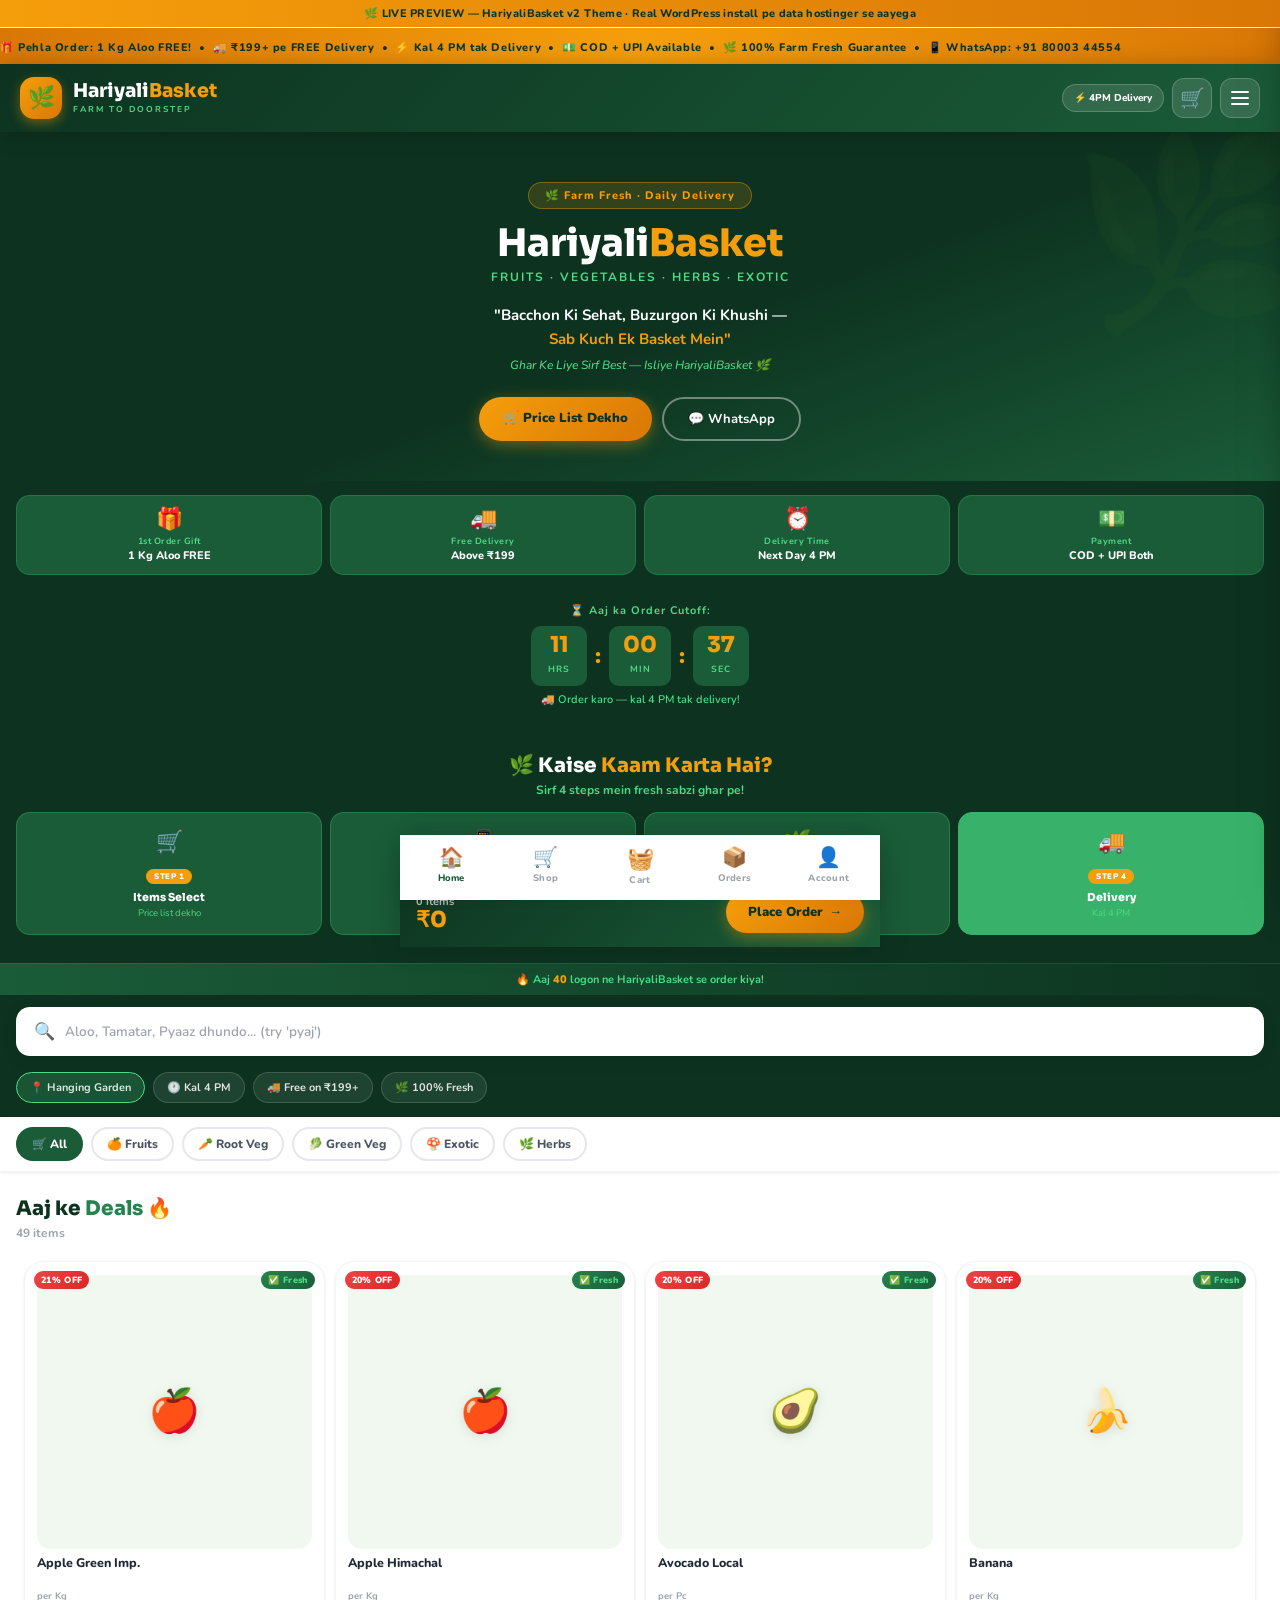
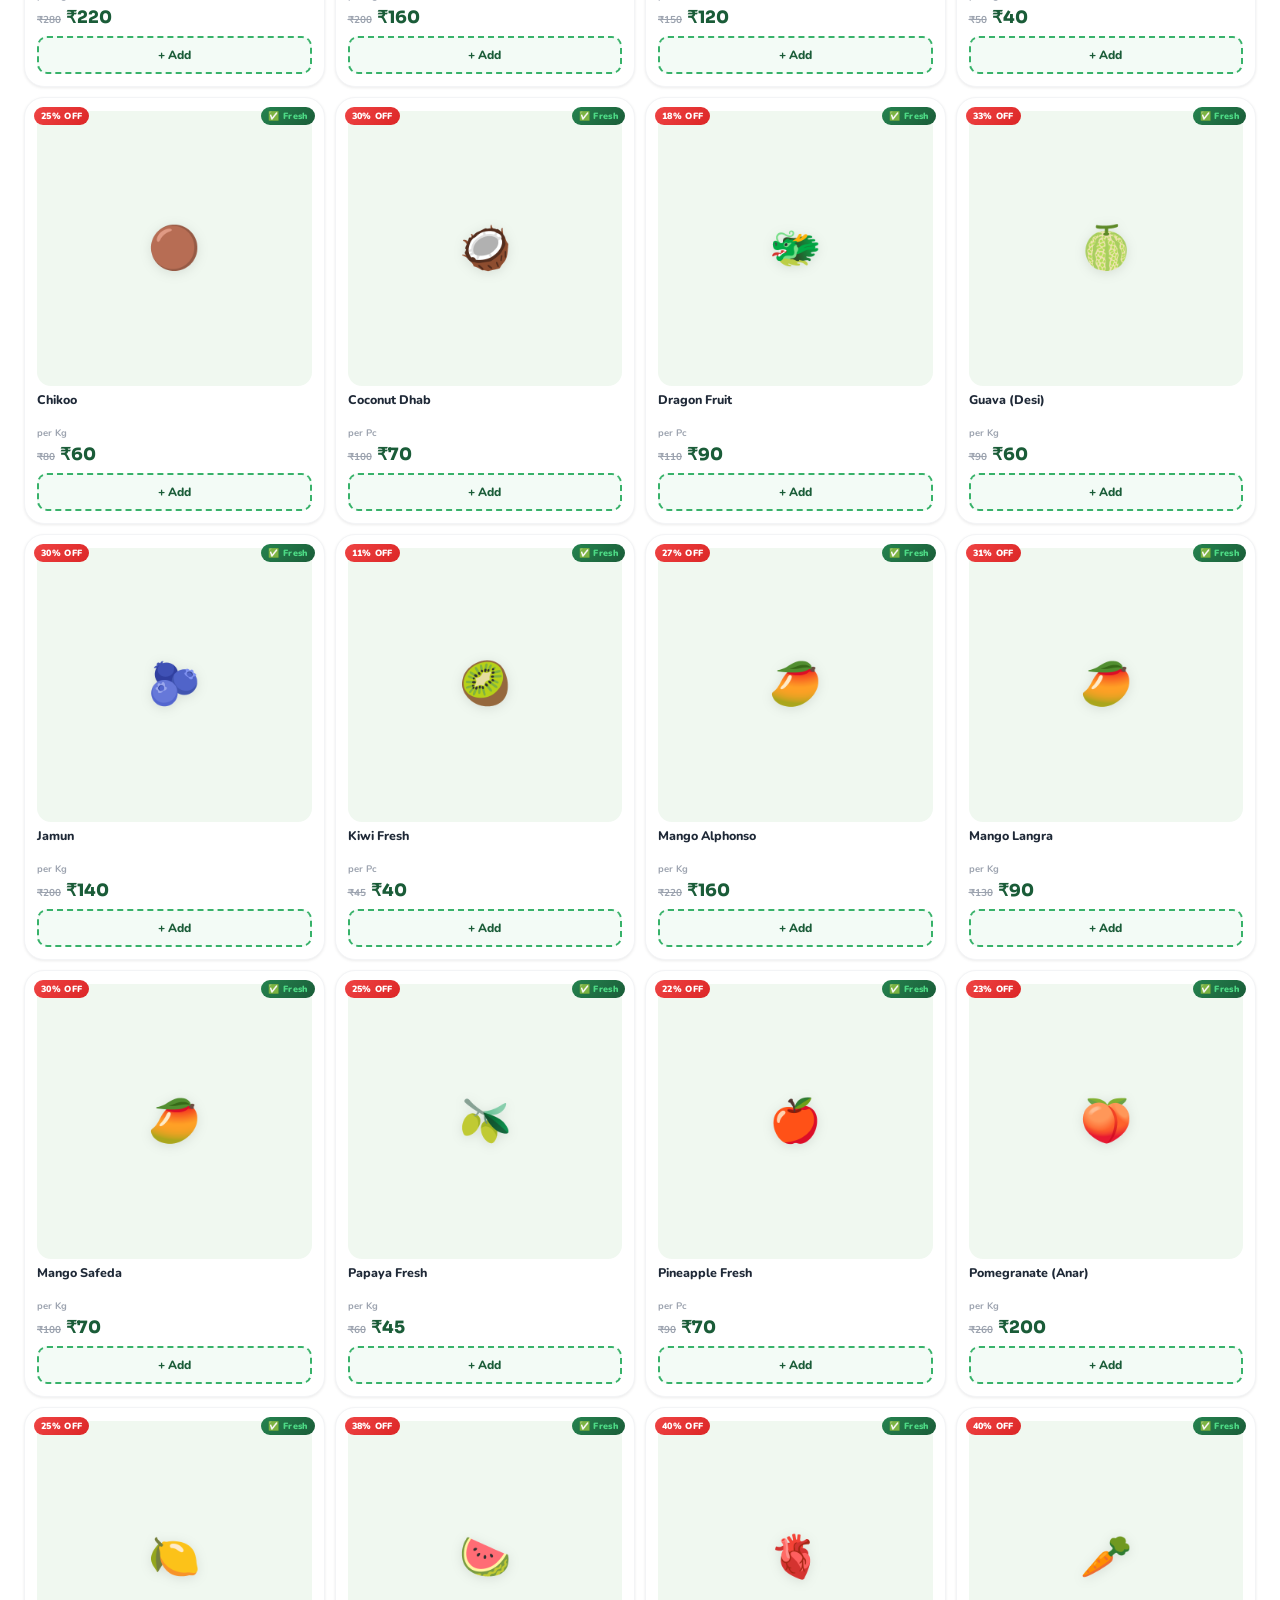
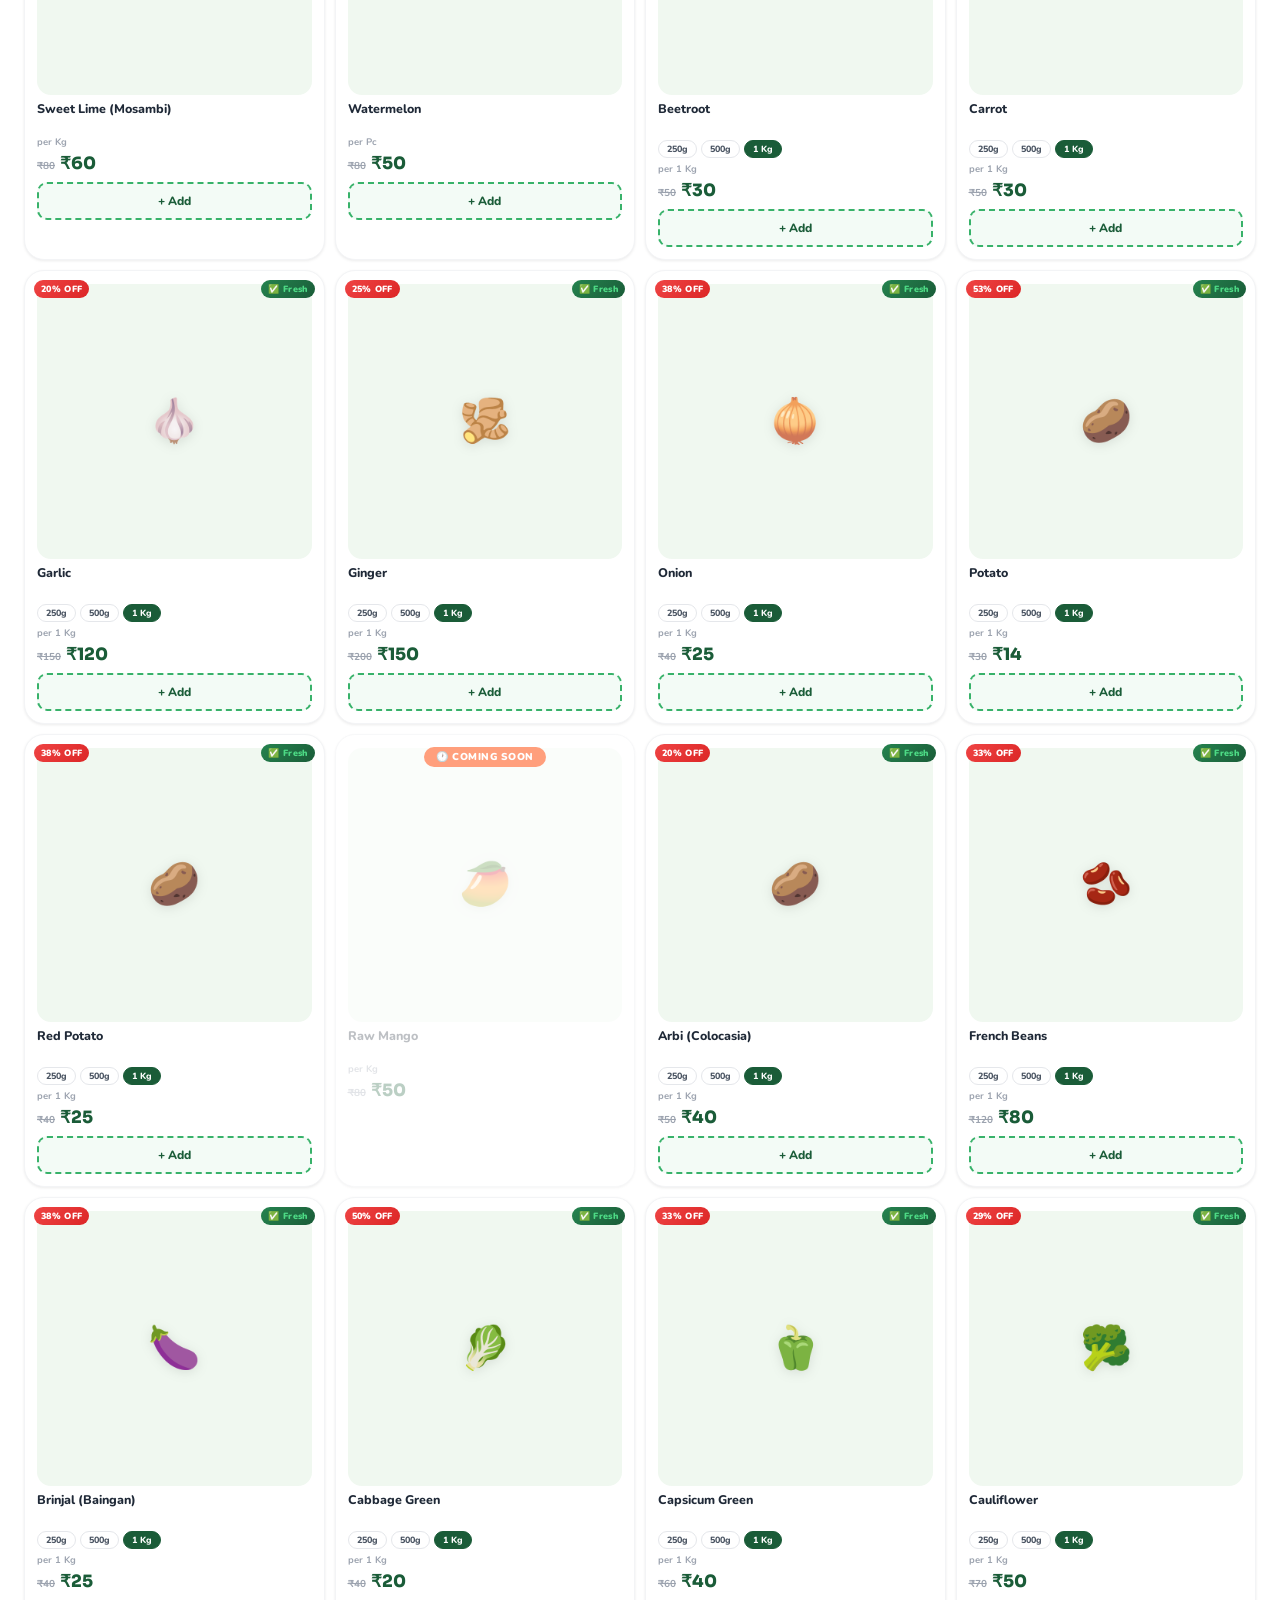
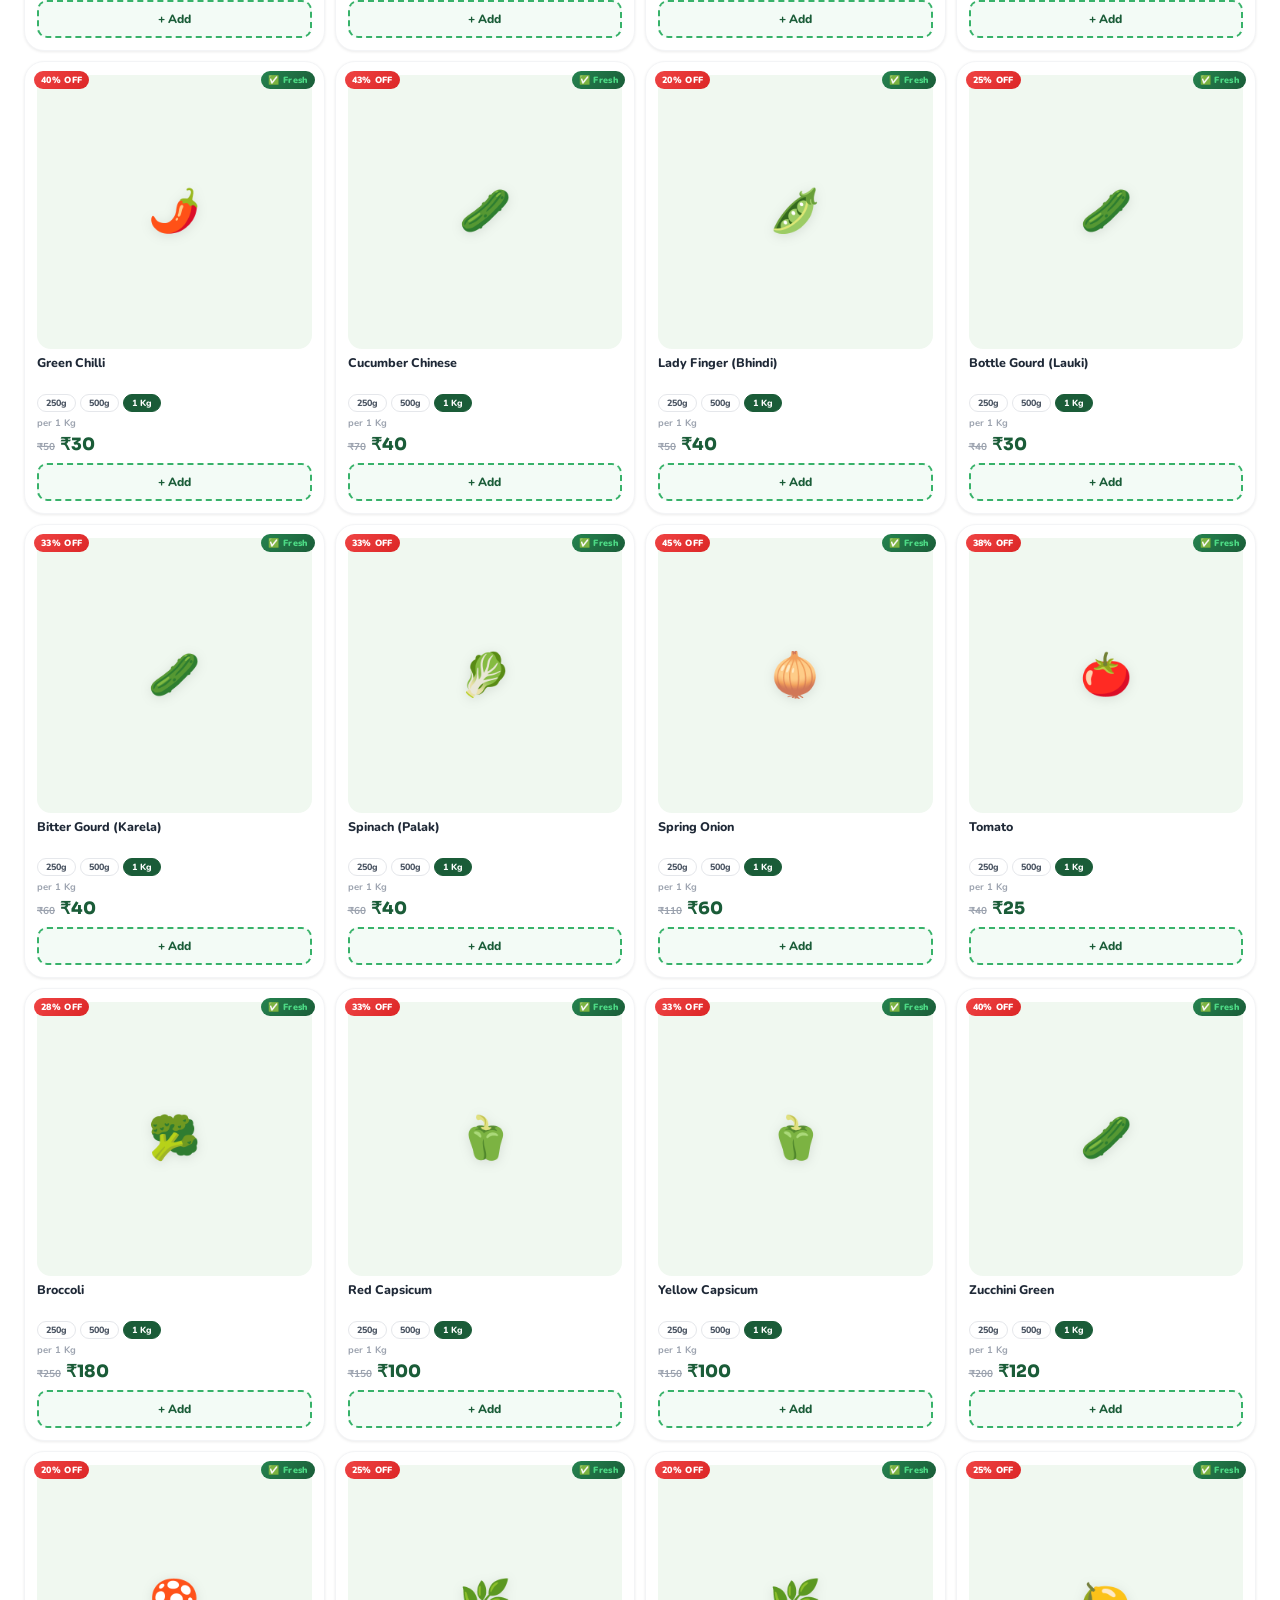
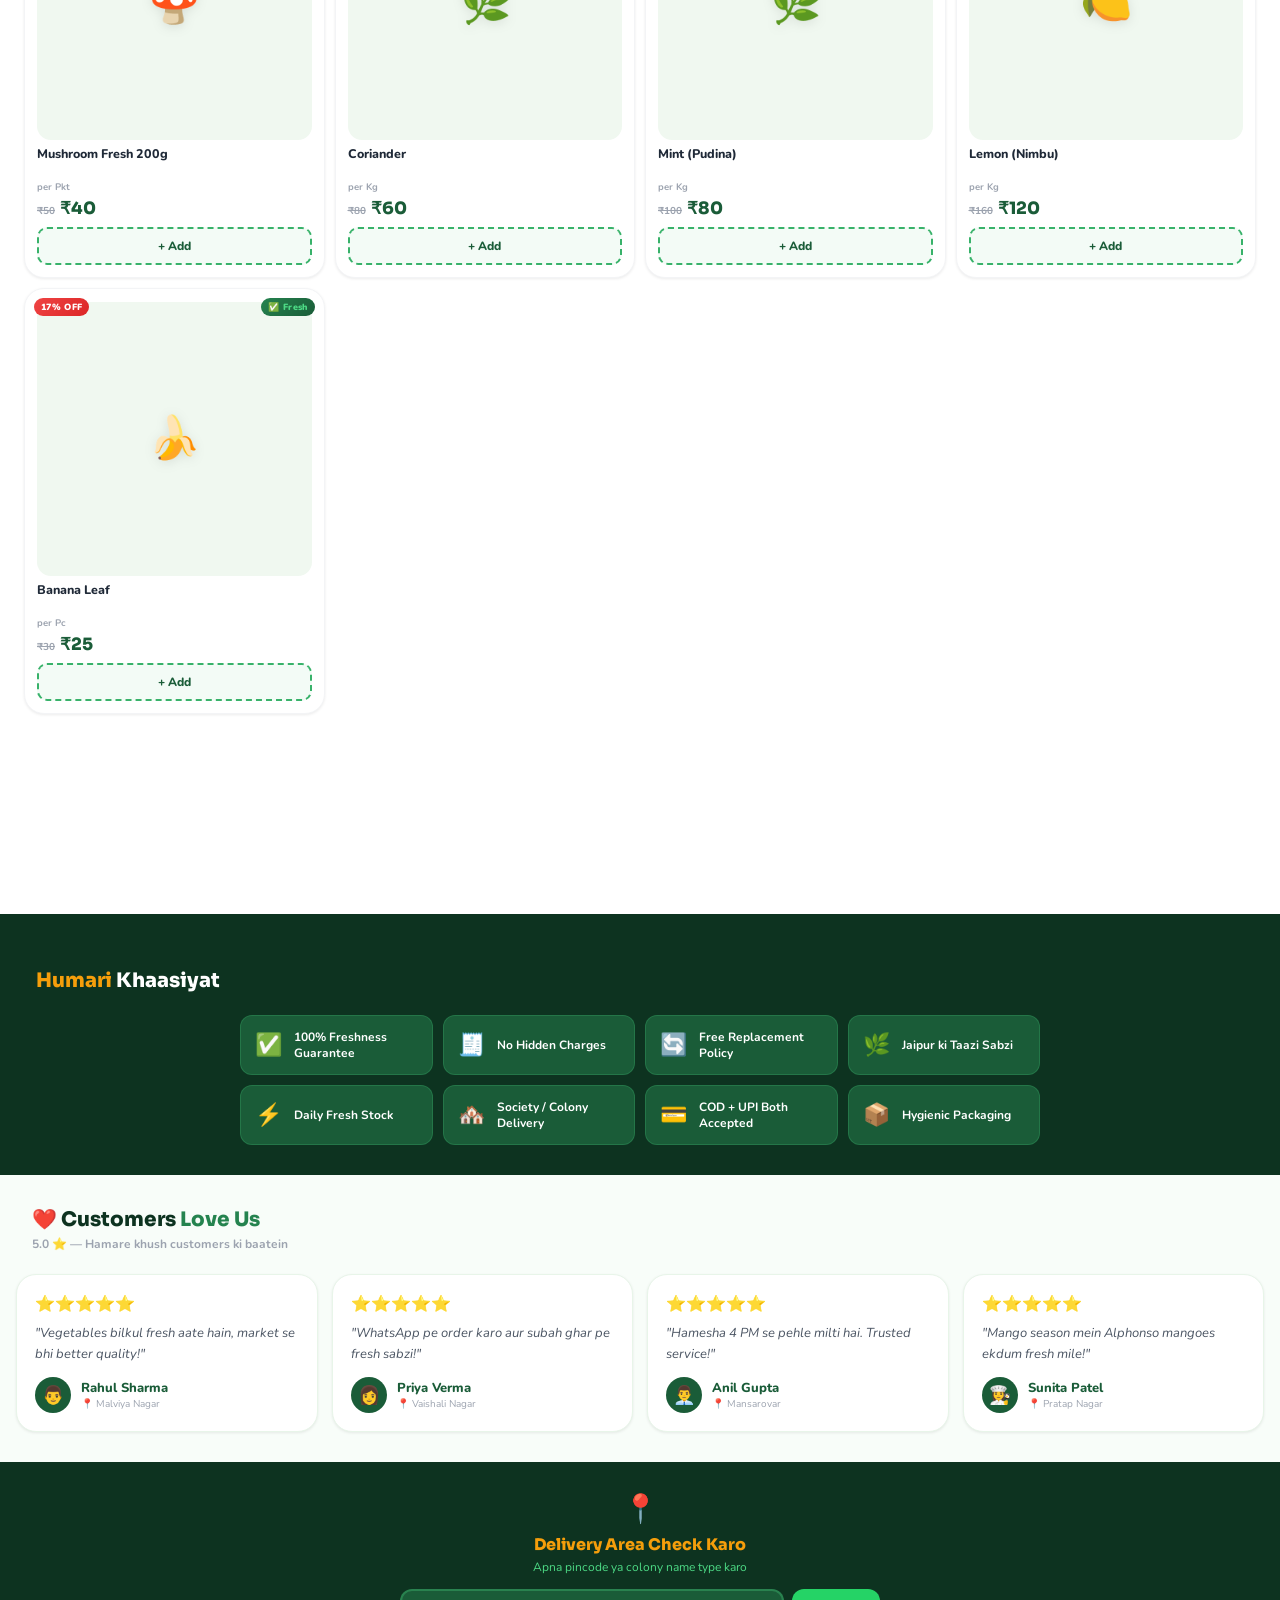
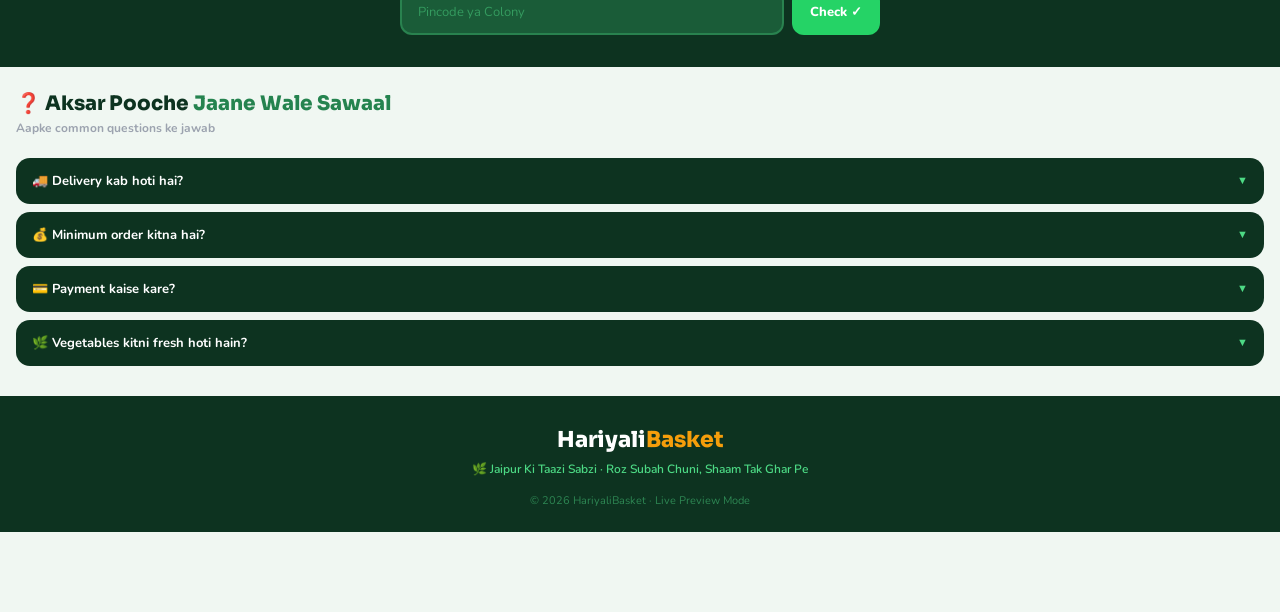
==== preview/index.html @ bd390332 "feat: live web preview (49 products, full UI, no WordPress needed)" ====
<!DOCTYPE html>
<html lang="en">
<head>
<meta charset="UTF-8">
<meta name="viewport" content="width=device-width, initial-scale=1, maximum-scale=1">
<title>HariyaliBasket v2 — Live Preview</title>
<meta name="theme-color" content="#0d3320">
<link href="https://fonts.googleapis.com/css2?family=Nunito:wght@400;600;700;800;900&family=Sora:wght@400;600;700;800&display=swap" rel="stylesheet">

<!-- Theme CSS — loaded from same branch -->
<link rel="stylesheet" href="../hariyalibasket-v2/assets/css/base.css">
<link rel="stylesheet" href="../hariyalibasket-v2/assets/css/layout.css">
<link rel="stylesheet" href="../hariyalibasket-v2/assets/css/products.css">
<link rel="stylesheet" href="../hariyalibasket-v2/assets/css/cart.css">
<link rel="stylesheet" href="../hariyalibasket-v2/assets/css/sections.css">
<link rel="stylesheet" href="../hariyalibasket-v2/assets/css/modals.css">
<link rel="stylesheet" href="../hariyalibasket-v2/assets/css/animations.css">
<link rel="stylesheet" href="../hariyalibasket-v2/assets/css/responsive.css">

<style>
/* Preview banner */
#hb-preview-banner {
  position: fixed; top: 0; left: 0; right: 0;
  background: linear-gradient(90deg,#f59e0b,#d97706);
  color: #0d3320; font-size: 11px; font-weight: 800;
  text-align: center; padding: 6px 14px;
  z-index: 999999; letter-spacing: 0.3px;
}
body { padding-top: 28px; }
.hb-marquee { margin-top: 0; }
</style>
</head>
<body>

<div id="hb-preview-banner">
  🌿 LIVE PREVIEW — HariyaliBasket v2 Theme · Real WordPress install pe data hostinger se aayega
</div>

<!-- ── MARQUEE ── -->
<div class="hb-marquee">
  <span class="hb-marquee-inner">
    🎁 Pehla Order: 1 Kg Aloo FREE! &nbsp;•&nbsp;
    🚚 ₹199+ pe FREE Delivery &nbsp;•&nbsp;
    ⚡ Kal 4 PM tak Delivery &nbsp;•&nbsp;
    💵 COD + UPI Available &nbsp;•&nbsp;
    🌿 100% Farm Fresh Guarantee &nbsp;•&nbsp;
    📱 WhatsApp: +91 80003 44554 &nbsp;&nbsp;
  </span>
</div>

<!-- ── HEADER ── -->
<header class="hb-header">
  <a class="hb-logo" href="#">
    <div class="hb-logo-icon">🌿</div>
    <div class="hb-logo-text">
      <div class="hb-brand">Hariyali<em>Basket</em></div>
      <div class="hb-tagline">FARM TO DOORSTEP</div>
    </div>
  </a>
  <div class="hb-header-right">
    <div class="hb-header-badge">⚡ 4PM Delivery</div>
    <button class="hb-cart-btn" onclick="HBCheckout.open()" aria-label="Cart">
      🛒
      <span class="hb-cart-badge" id="hb-hdr-badge">0</span>
    </button>
    <button class="hb-menu-btn" onclick="HBNav.open()" aria-label="Menu">
      <span></span><span></span><span></span>
    </button>
  </div>
</header>

<!-- ── HERO ── -->
<section class="hb-hero">
  <div class="hb-hero-badge">🌿 Farm Fresh · Daily Delivery</div>
  <h1 class="hb-hero-title">Hariyali<span>Basket</span></h1>
  <p class="hb-hero-sub">FRUITS · VEGETABLES · HERBS · EXOTIC</p>
  <p class="hb-hero-tag">"Bacchon Ki Sehat, Buzurgon Ki Khushi —<br><em>Sab Kuch Ek Basket Mein"</em></p>
  <p class="hb-hero-tag2">Ghar Ke Liye Sirf Best — Isliye HariyaliBasket 🌿</p>
  <div class="hb-hero-btns">
    <a href="#hb-products" class="hb-btn-primary">🛒 Price List Dekho</a>
    <a href="https://wa.me/918000344554" target="_blank" class="hb-btn-secondary">💬 WhatsApp</a>
  </div>
</section>

<!-- ── INFO CARDS ── -->
<div class="hb-info-cards">
  <div class="hb-info-card"><div class="hb-ic-icon">🎁</div><div class="hb-ic-label">1st Order Gift</div><div class="hb-ic-val">1 Kg Aloo FREE</div></div>
  <div class="hb-info-card"><div class="hb-ic-icon">🚚</div><div class="hb-ic-label">Free Delivery</div><div class="hb-ic-val">Above ₹199</div></div>
  <div class="hb-info-card"><div class="hb-ic-icon">⏰</div><div class="hb-ic-label">Delivery Time</div><div class="hb-ic-val">Next Day 4 PM</div></div>
  <div class="hb-info-card"><div class="hb-ic-icon">💵</div><div class="hb-ic-label">Payment</div><div class="hb-ic-val">COD + UPI Both</div></div>
</div>

<!-- ── REPEAT ORDER ── -->
<div id="hb-repeat-bar" style="display:none">
  <div class="hb-rb-text">
    <div class="hb-rb-label">🔁 Pichla Order</div>
    <div class="hb-rb-items" id="hb-rb-items"></div>
  </div>
  <button class="hb-rb-btn" onclick="HBExtras.repeatOrder()">Repeat</button>
</div>

<!-- ── COUNTDOWN ── -->
<div class="hb-countdown">
  <div class="hb-cd-label">⏳ Aaj ka Order Cutoff:</div>
  <div class="hb-cd-timer">
    <div class="hb-cd-unit"><span id="hb-cd-h">--</span><small>HRS</small></div>
    <div class="hb-cd-sep">:</div>
    <div class="hb-cd-unit"><span id="hb-cd-m">--</span><small>MIN</small></div>
    <div class="hb-cd-sep">:</div>
    <div class="hb-cd-unit"><span id="hb-cd-s">--</span><small>SEC</small></div>
  </div>
  <div class="hb-cd-note" id="hb-cd-note">⚡ Abhi order karo — kal 4 PM tak delivery!</div>
</div>

<!-- ── HOW IT WORKS ── -->
<section class="hb-how-section">
  <div class="hb-section-hdr">
    <h2>🌿 Kaise <span>Kaam Karta Hai?</span></h2>
    <small>Sirf 4 steps mein fresh sabzi ghar pe!</small>
  </div>
  <div class="hb-how-steps">
    <div class="hb-step-card"><div class="hb-step-icon">🛒</div><div class="hb-step-num">STEP 1</div><h3>Items Select</h3><p>Price list dekho</p></div>
    <div class="hb-step-card"><div class="hb-step-icon">📱</div><div class="hb-step-num">STEP 2</div><h3>Order Place</h3><p>Address + Payment</p></div>
    <div class="hb-step-card"><div class="hb-step-icon">🌿</div><div class="hb-step-num">STEP 3</div><h3>Fresh Pack</h3><p>Farm se taaza</p></div>
    <div class="hb-step-card hb-step-card-active"><div class="hb-step-icon">🚚</div><div class="hb-step-num">STEP 4</div><h3>Delivery</h3><p>Kal 4 PM</p></div>
  </div>
</section>

<!-- ── TRUST BAR ── -->
<div id="hb-trust-bar">
  🔥 Aaj <span id="hb-trust-num">47</span> logon ne HariyaliBasket se order kiya!
</div>

<!-- ── PRODUCTS ── -->
<section id="hb-products" class="hb-products-section">
  <div class="hb-search-section">
    <div class="hb-search-box">
      <span class="hb-search-icon">🔍</span>
      <input id="hb-search-inp" type="text" placeholder="Aloo, Tamatar, Pyaaz dhundo... (try 'pyaj')" autocomplete="off">
      <button class="hb-clear-btn" id="hb-clear-btn">✕</button>
    </div>
    <div id="hb-search-suggest" class="hb-search-suggest"></div>
  </div>
  <div class="hb-delivery-strip">
    <div class="hb-dstrip-pill active"><span>📍 Hanging Garden</span></div>
    <div class="hb-dstrip-pill"><span>🕐 Kal 4 PM</span></div>
    <div class="hb-dstrip-pill"><span>🚚 Free on ₹199+</span></div>
    <div class="hb-dstrip-pill"><span>🌿 100% Fresh</span></div>
  </div>
  <div class="hb-filter-bar" id="hb-filter-bar"></div>
  <div class="hb-section-hdr">
    <h2>Aaj ke <span>Deals</span> 🔥</h2>
    <small id="hb-prod-count">0 items</small>
  </div>
  <div id="hb-product-grid"></div>
</section>

<!-- ── FEATURES ── -->
<section class="hb-features-section">
  <div class="hb-section-hdr"><h2 class="hb-h2-light">Humari <span>Khaasiyat</span></h2></div>
  <div class="hb-features-grid">
    <div class="hb-feat"><span>✅</span><span>100% Freshness Guarantee</span></div>
    <div class="hb-feat"><span>🧾</span><span>No Hidden Charges</span></div>
    <div class="hb-feat"><span>🔄</span><span>Free Replacement Policy</span></div>
    <div class="hb-feat"><span>🌿</span><span>Jaipur ki Taazi Sabzi</span></div>
    <div class="hb-feat"><span>⚡</span><span>Daily Fresh Stock</span></div>
    <div class="hb-feat"><span>🏘️</span><span>Society / Colony Delivery</span></div>
    <div class="hb-feat"><span>💳</span><span>COD + UPI Both Accepted</span></div>
    <div class="hb-feat"><span>📦</span><span>Hygienic Packaging</span></div>
  </div>
</section>

<!-- ── REVIEWS ── -->
<section class="hb-reviews-section">
  <div class="hb-section-hdr"><h2>❤️ Customers <span>Love Us</span></h2><small>5.0 ⭐ — Hamare khush customers ki baatein</small></div>
  <div class="hb-reviews-grid">
    <div class="hb-review-card"><div class="hb-rc-stars">⭐⭐⭐⭐⭐</div><p>"Vegetables bilkul fresh aate hain, market se bhi better quality!"</p><div class="hb-rc-author"><div class="hb-rc-avatar">👨</div><div><div class="hb-rc-name">Rahul Sharma</div><div class="hb-rc-loc">📍 Malviya Nagar</div></div></div></div>
    <div class="hb-review-card"><div class="hb-rc-stars">⭐⭐⭐⭐⭐</div><p>"WhatsApp pe order karo aur subah ghar pe fresh sabzi!"</p><div class="hb-rc-author"><div class="hb-rc-avatar">👩</div><div><div class="hb-rc-name">Priya Verma</div><div class="hb-rc-loc">📍 Vaishali Nagar</div></div></div></div>
    <div class="hb-review-card"><div class="hb-rc-stars">⭐⭐⭐⭐⭐</div><p>"Hamesha 4 PM se pehle milti hai. Trusted service!"</p><div class="hb-rc-author"><div class="hb-rc-avatar">👨‍💼</div><div><div class="hb-rc-name">Anil Gupta</div><div class="hb-rc-loc">📍 Mansarovar</div></div></div></div>
    <div class="hb-review-card"><div class="hb-rc-stars">⭐⭐⭐⭐⭐</div><p>"Mango season mein Alphonso mangoes ekdum fresh mile!"</p><div class="hb-rc-author"><div class="hb-rc-avatar">👩‍🍳</div><div><div class="hb-rc-name">Sunita Patel</div><div class="hb-rc-loc">📍 Pratap Nagar</div></div></div></div>
  </div>
</section>

<!-- ── PINCODE CHECK ── -->
<section class="hb-pincode-section">
  <div class="hb-pin-box">
    <div class="hb-pin-icon">📍</div>
    <h3>Delivery Area Check Karo</h3>
    <p>Apna pincode ya colony name type karo</p>
    <div class="hb-pin-row">
      <input id="hb-pin-input" type="text" placeholder="Pincode ya Colony" maxlength="80">
      <button onclick="HBExtras.checkPincode()">Check ✓</button>
    </div>
    <div id="hb-pin-result"></div>
  </div>
</section>

<!-- ── FAQ ── -->
<section id="hb-section-faq" class="hb-modal-source" style="display:block">
  <div class="hb-section-hdr"><h2>❓ Aksar Pooche <span>Jaane Wale Sawaal</span></h2><small>Aapke common questions ke jawab</small></div>
  <div class="hb-faq-list">
    <div class="hb-faq-item"><div class="hb-faq-q">🚚 Delivery kab hoti hai? <span class="hb-faq-arrow">▼</span></div><div class="hb-faq-a">Order karo aaj raat 10 PM tak — delivery hogi kal 4 PM se pehle.</div></div>
    <div class="hb-faq-item"><div class="hb-faq-q">💰 Minimum order kitna hai? <span class="hb-faq-arrow">▼</span></div><div class="hb-faq-a">Koi minimum order nahi! ₹199 se upar order par FREE delivery.</div></div>
    <div class="hb-faq-item"><div class="hb-faq-q">💳 Payment kaise kare? <span class="hb-faq-arrow">▼</span></div><div class="hb-faq-a">Cash on Delivery (COD) aur UPI dono accepted hain.</div></div>
    <div class="hb-faq-item"><div class="hb-faq-q">🌿 Vegetables kitni fresh hoti hain? <span class="hb-faq-arrow">▼</span></div><div class="hb-faq-a">📦 Har Roz Naya Stock — Packed With Care, Delivered Fresh.</div></div>
  </div>
</section>

<!-- ── FOOTER ── -->
<footer class="hb-footer">
  <div class="hb-footer-logo">Hariyali<span>Basket</span></div>
  <div class="hb-footer-tag">🌿 Jaipur Ki Taazi Sabzi · Roz Subah Chuni, Shaam Tak Ghar Pe</div>
  <div class="hb-footer-copy">© 2026 HariyaliBasket · Live Preview Mode</div>
</footer>

<!-- ── CART BAR + DRAWER + CHECKOUT + SUCCESS ── -->
<div id="hb-cart-bar">
  <div class="hb-meter-wrap">
    <div class="hb-meter-labels"><span id="hb-meter-txt">🚚 Free delivery ke liye add karo</span><span id="hb-meter-pct">0%</span></div>
    <div class="hb-meter-track"><div class="hb-meter-fill" id="hb-meter-fill"></div></div>
  </div>
  <div class="hb-cart-row">
    <div class="hb-cart-info" onclick="HBCart.toggleDrawer()">
      <div class="hb-cart-items-txt" id="hb-cart-items-txt">0 items</div>
      <div class="hb-cart-total-txt" id="hb-cart-total-txt">₹0</div>
    </div>
    <button class="hb-checkout-trigger" onclick="HBCheckout.open()">Place Order <span>→</span></button>
  </div>
</div>

<div id="hb-cart-drawer">
  <div class="hb-cd-handle"></div>
  <div class="hb-cd-head"><h3>🛒 Aapka Cart</h3><button class="hb-cd-clear" onclick="HBCart.clear()">🗑 Clear</button></div>
  <div id="hb-cart-items"></div>
</div>

<div id="hb-overlay" onclick="HBCheckout.close()"></div>
<div id="hb-checkout-sheet">
  <div class="hb-sheet-top">
    <div class="hb-drag-handle"></div>
    <div class="hb-step-bar">
      <div class="hb-step-node"><div class="hb-step-circle active" id="hb-sc1">1</div><div class="hb-step-label active" id="hb-sl1">CART</div></div>
      <div class="hb-step-line" id="hb-sline1"></div>
      <div class="hb-step-node"><div class="hb-step-circle" id="hb-sc2">2</div><div class="hb-step-label" id="hb-sl2">ADDRESS</div></div>
      <div class="hb-step-line" id="hb-sline2"></div>
      <div class="hb-step-node"><div class="hb-step-circle" id="hb-sc3">3</div><div class="hb-step-label" id="hb-sl3">PAYMENT</div></div>
    </div>
    <div class="hb-sheet-hdr"><h3 class="hb-sheet-title" id="hb-sheet-title">🛒 Your Cart</h3><button class="hb-sheet-close" onclick="HBCheckout.close()">✕</button></div>
  </div>
  <div class="hb-step-panel active" id="hb-panel1">
    <div id="hb-co-items"></div>
    <div class="hb-bill-card">
      <div class="hb-bill-title">📋 BILL SUMMARY</div>
      <div class="hb-bill-row"><span>Item Total (MRP)</span><span id="hb-b-mrp">₹0</span></div>
      <div class="hb-bill-row hb-saving"><span>🎉 You Save</span><span id="hb-b-save">−₹0</span></div>
      <div class="hb-bill-row"><span>Delivery Fee</span><span id="hb-b-del">₹69</span></div>
      <hr class="hb-bill-dash">
      <div class="hb-bill-row hb-grand"><span>Grand Total</span><span id="hb-b-grand">₹0</span></div>
    </div>
    <div class="hb-delivery-tag">
      <span class="hb-dt-icon">⏰</span>
      <div><div class="hb-dt-main">Expected Delivery</div><div class="hb-dt-sub">Tomorrow before 4:00 PM</div></div>
      <span class="hb-dt-fast">FAST</span>
    </div>
  </div>
  <div class="hb-sheet-footer show" id="hb-foot1">
    <button class="hb-primary-btn hb-btn-green" onclick="HBCheckout.go(2)">Proceed to Delivery →</button>
  </div>
  <div class="hb-step-panel" id="hb-panel2">
    <div class="hb-saved-addr" id="hb-saved-addr" onclick="HBAddress.edit()">
      <div class="hb-sa-row">
        <div><div class="hb-sa-label">📍 SAVED ADDRESS</div><div id="hb-saved-addr-text" class="hb-sa-text"></div></div>
        <span class="hb-sa-change">Change</span>
      </div>
    </div>
    <div id="hb-addr-form">
      <div class="hb-form-section-label">📍 DELIVERY ADDRESS</div>
      <div class="hb-form-group">
        <input id="hb-f-name" class="hb-field" type="text" placeholder="Full Name *">
        <div class="hb-soc-wrap">
          <input id="hb-f-soc" class="hb-field" type="text" placeholder="Society / Colony *" readonly onclick="HBAddress.toggleDD()">
          <span class="hb-soc-arrow">▼</span>
          <div class="hb-soc-dropdown" id="hb-soc-dd">
            <div class="hb-soc-search-wrap"><input class="hb-soc-search" id="hb-soc-q" type="text" placeholder="🔍 Search colony..."></div>
            <div class="hb-soc-list" id="hb-soc-list"></div>
            <div class="hb-soc-footer"><button class="hb-add-soc-btn" type="button" onclick="HBAddress.addCustom()">+ Add Your Colony</button></div>
          </div>
        </div>
        <div class="hb-field-grid">
          <input id="hb-f-block" class="hb-field" type="text" placeholder="Block / Tower">
          <input id="hb-f-flat" class="hb-field" type="text" placeholder="Flat / House No.">
        </div>
        <input id="hb-f-phone" class="hb-field" type="tel" placeholder="Mobile Number *" maxlength="10">
      </div>
      <label class="hb-save-row"><input type="checkbox" id="hb-save-chk" checked><span>Save this address for next time</span></label>
    </div>
  </div>
  <div class="hb-sheet-footer" id="hb-foot2">
    <button class="hb-primary-btn hb-btn-green" onclick="HBAddress.validate()">Choose Payment →</button>
  </div>
  <div class="hb-step-panel" id="hb-panel3">
    <div class="hb-form-section-label">💳 PAYMENT METHOD</div>
    <div class="hb-pay-card selected" id="hb-pay-cod" onclick="HBCheckout.pickPay('cod')">
      <div class="hb-pay-inner">
        <div class="hb-pay-icon" style="background:#dcfce7">💵</div>
        <div><div class="hb-pay-title">Cash on Delivery</div><div class="hb-pay-sub">Pay when your order arrives</div></div>
        <div class="hb-pay-radio on" id="hb-radio-cod"><div class="hb-pay-dot"></div></div>
      </div>
    </div>
    <div class="hb-pay-card" id="hb-pay-upi" onclick="HBCheckout.pickPay('upi')">
      <div class="hb-pay-inner">
        <div class="hb-pay-icon" style="background:#ede9fe">📲</div>
        <div><div class="hb-pay-title">UPI / Online Payment</div><div class="hb-pay-sub">GPay · PhonePe · Paytm</div></div>
        <div class="hb-pay-radio" id="hb-radio-upi"></div>
      </div>
    </div>
    <div class="hb-upi-expand" id="hb-upi-expand">
      <div class="hb-upi-step">📲 STEP 1 — Pay to this UPI ID</div>
      <div class="hb-upi-card">
        <div class="hb-upi-hint">UPI ID</div>
        <div class="hb-upi-val">imanohar07773@ybl</div>
        <button class="hb-copy-btn" type="button" onclick="HBCheckout.copyUPI()">📋 Copy UPI ID</button>
      </div>
      <div class="hb-upi-step">✅ STEP 2 — Enter Transaction ID</div>
      <input id="hb-f-txn" class="hb-field" type="text" placeholder="Transaction ID">
      <div class="hb-upi-tip">💡 GPay / PhonePe app mein milti hai</div>
    </div>
    <div class="hb-captcha-wrap">
      <div class="hb-captcha-label">🔒 Bot Check (spam prevention)</div>
      <div class="hb-captcha-row">
        <span class="hb-captcha-q" id="hb-cap-q">5 + 3 = ?</span>
        <input id="hb-cap-v" class="hb-field hb-cap-input" type="number" placeholder="Answer" inputmode="numeric">
      </div>
    </div>
    <div class="hb-order-mini">
      <div class="hb-om-label">ORDER TOTAL</div>
      <div class="hb-om-row"><span class="hb-om-count" id="hb-mini-count"></span><span class="hb-om-total" id="hb-mini-total"></span></div>
    </div>
  </div>
  <div class="hb-sheet-footer" id="hb-foot3">
    <button class="hb-primary-btn hb-btn-amber" id="hb-place-btn" onclick="HBCheckout.place()">
      <span id="hb-place-btn-txt">🎉 Place Order</span>
    </button>
  </div>
</div>

<div id="hb-success-screen">
  <div class="hb-success-bg">
    <div class="hb-success-top">
      <div class="hb-success-ring"><span>✅</span></div>
      <div class="hb-success-title">Order Placed!</div>
      <div class="hb-success-sub">Delivery kal 4 PM se pehle 🚚</div>
    </div>
    <div class="hb-success-card">
      <div class="hb-oid-row">
        <div><div class="hb-oid-label">ORDER ID</div><div class="hb-oid-val" id="hb-s-orderid"></div></div>
        <button class="hb-oid-copy" onclick="HBCheckout.copyOrderId()">Copy</button>
      </div>
      <div id="hb-s-details"></div>
    </div>
    <div class="hb-success-actions">
      <button class="hb-wa-notify-btn" id="hb-wa-btn" onclick="HBCheckout.notifyWA()">💬 Also Notify on WhatsApp</button>
      <button class="hb-continue-btn" onclick="HBCheckout.closeSuccess()">🛒 Continue Shopping</button>
    </div>
  </div>
</div>

<!-- ── BOTTOM NAV ── -->
<nav class="hb-bottom-nav" id="hb-bottom-nav">
  <a class="hb-bn-item active" onclick="HBNav.scrollTo('home')"><div class="hb-bn-icon">🏠</div><div class="hb-bn-label">Home</div></a>
  <a class="hb-bn-item" onclick="HBNav.scrollTo('products')"><div class="hb-bn-icon">🛒</div><div class="hb-bn-label">Shop</div></a>
  <a class="hb-bn-item hb-bn-cart" onclick="HBCart.toggleDrawer()"><div class="hb-bn-icon">🧺<span class="hb-bn-badge" id="hb-bn-cart-badge">0</span></div><div class="hb-bn-label">Cart</div></a>
  <a class="hb-bn-item" onclick="alert('Real install pe — admin dashboard mein orders milenge')"><div class="hb-bn-icon">📦</div><div class="hb-bn-label">Orders</div></a>
  <a class="hb-bn-item" onclick="alert('Real install pe — login page')"><div class="hb-bn-icon">👤</div><div class="hb-bn-label">Account</div></a>
</nav>

<!-- ── NAV DRAWER ── -->
<div id="hb-nav-overlay" onclick="HBNav.close()"></div>
<aside id="hb-nav-drawer">
  <div class="hb-nd-head">
    <div class="hb-nd-brand">Hariyali<span>Basket</span></div>
    <button class="hb-nd-close" onclick="HBNav.close()">✕</button>
  </div>
  <nav class="hb-nd-links">
    <button class="hb-nd-link" onclick="HBNav.scrollTo('home')"><span>🏠</span> Home</button>
    <button class="hb-nd-link" onclick="HBNav.scrollTo('products')"><span>🛒</span> Products</button>
    <button class="hb-nd-link" onclick="alert('Section preview — full content real install pe')"><span>🌿</span> About Us</button>
    <button class="hb-nd-link" onclick="alert('Section preview — full content real install pe')"><span>📝</span> Blog &amp; Recipes</button>
    <button class="hb-nd-link" onclick="alert('Section preview — full content real install pe')"><span>❤️</span> Wishlist</button>
    <button class="hb-nd-link" onclick="document.getElementById('hb-section-faq').scrollIntoView({behavior:'smooth'});HBNav.close()"><span>❓</span> FAQ</button>
    <button class="hb-nd-link" onclick="alert('Real install pe contact details aayenge')"><span>📞</span> Contact</button>
    <a class="hb-nd-link hb-nd-wa" href="https://wa.me/918000344554" target="_blank"><span>💬</span> WhatsApp Order</a>
  </nav>
  <div class="hb-nd-foot">© 2026 HariyaliBasket 🌿</div>
</aside>

<div id="hb-section-modal"></div>

<!-- TOAST + MOUNTS -->
<div id="hb-toast"></div>
<div id="hb-fly-mount"></div>
<div id="hb-leaves-mount"></div>

<!-- ── DEMO DATA ── -->
<script>
window.HB = {
  ajaxUrl: '#preview-mode',
  nonce: 'preview',
  wa: '918000344554',
  upi: 'imanohar07773@ybl',
  minFree: 199,
  deliveryFee: 69,
  sheetUrl: '',
  homeUrl: '#'
};
window.HB_SOCIETIES = ['Hanging Garden','Vaishali Nagar','Malviya Nagar','Mansarovar','Pratap Nagar','Jagatpura','Sanganer','Civil Lines','Bani Park','Raja Park'];

window.HB_PRODUCTS = [
  {id:1,name:'Apple Green Imp.',cat:'Fruits',uom:'Kg',mrp:280,sp:220,img:'',stock:'in',variants:[]},
  {id:2,name:'Apple Himachal',cat:'Fruits',uom:'Kg',mrp:200,sp:160,img:'',stock:'in',variants:[]},
  {id:3,name:'Avocado Local',cat:'Fruits',uom:'Pc',mrp:150,sp:120,img:'',stock:'in',variants:[]},
  {id:4,name:'Banana',cat:'Fruits',uom:'Kg',mrp:50,sp:40,img:'',stock:'in',variants:[]},
  {id:5,name:'Chikoo',cat:'Fruits',uom:'Kg',mrp:80,sp:60,img:'',stock:'in',variants:[]},
  {id:6,name:'Coconut Dhab',cat:'Fruits',uom:'Pc',mrp:100,sp:70,img:'',stock:'in',variants:[]},
  {id:7,name:'Dragon Fruit',cat:'Fruits',uom:'Pc',mrp:110,sp:90,img:'',stock:'in',variants:[]},
  {id:8,name:'Guava (Desi)',cat:'Fruits',uom:'Kg',mrp:90,sp:60,img:'',stock:'in',variants:[]},
  {id:9,name:'Jamun',cat:'Fruits',uom:'Kg',mrp:200,sp:140,img:'',stock:'in',variants:[]},
  {id:10,name:'Kiwi Fresh',cat:'Fruits',uom:'Pc',mrp:45,sp:40,img:'',stock:'in',variants:[]},
  {id:11,name:'Mango Alphonso',cat:'Fruits',uom:'Kg',mrp:220,sp:160,img:'',stock:'in',variants:[]},
  {id:12,name:'Mango Langra',cat:'Fruits',uom:'Kg',mrp:130,sp:90,img:'',stock:'in',variants:[]},
  {id:13,name:'Mango Safeda',cat:'Fruits',uom:'Kg',mrp:100,sp:70,img:'',stock:'in',variants:[]},
  {id:14,name:'Papaya Fresh',cat:'Fruits',uom:'Kg',mrp:60,sp:45,img:'',stock:'in',variants:[]},
  {id:15,name:'Pineapple Fresh',cat:'Fruits',uom:'Pc',mrp:90,sp:70,img:'',stock:'in',variants:[]},
  {id:16,name:'Pomegranate (Anar)',cat:'Fruits',uom:'Kg',mrp:260,sp:200,img:'',stock:'in',variants:[]},
  {id:17,name:'Sweet Lime (Mosambi)',cat:'Fruits',uom:'Kg',mrp:80,sp:60,img:'',stock:'in',variants:[]},
  {id:18,name:'Watermelon',cat:'Fruits',uom:'Pc',mrp:80,sp:50,img:'',stock:'in',variants:[]},
  {id:19,name:'Beetroot',cat:'Root Vegetables',uom:'Kg',mrp:50,sp:30,img:'',stock:'in',variants:[{size:'250g',sp:8,mrp:13},{size:'500g',sp:15,mrp:25},{size:'1 Kg',sp:30,mrp:50}]},
  {id:20,name:'Carrot',cat:'Root Vegetables',uom:'Kg',mrp:50,sp:30,img:'',stock:'in',variants:[{size:'250g',sp:8,mrp:13},{size:'500g',sp:15,mrp:25},{size:'1 Kg',sp:30,mrp:50}]},
  {id:21,name:'Garlic',cat:'Root Vegetables',uom:'Kg',mrp:150,sp:120,img:'',stock:'in',variants:[{size:'250g',sp:30,mrp:38},{size:'500g',sp:60,mrp:75},{size:'1 Kg',sp:120,mrp:150}]},
  {id:22,name:'Ginger',cat:'Root Vegetables',uom:'Kg',mrp:200,sp:150,img:'',stock:'in',variants:[{size:'250g',sp:38,mrp:50},{size:'500g',sp:75,mrp:100},{size:'1 Kg',sp:150,mrp:200}]},
  {id:23,name:'Onion',cat:'Root Vegetables',uom:'Kg',mrp:40,sp:25,img:'',stock:'in',variants:[{size:'250g',sp:6,mrp:10},{size:'500g',sp:13,mrp:20},{size:'1 Kg',sp:25,mrp:40}]},
  {id:24,name:'Potato',cat:'Root Vegetables',uom:'Kg',mrp:30,sp:14,img:'',stock:'in',variants:[{size:'250g',sp:4,mrp:8},{size:'500g',sp:7,mrp:15},{size:'1 Kg',sp:14,mrp:30}]},
  {id:25,name:'Red Potato',cat:'Root Vegetables',uom:'Kg',mrp:40,sp:25,img:'',stock:'in',variants:[{size:'250g',sp:6,mrp:10},{size:'500g',sp:13,mrp:20},{size:'1 Kg',sp:25,mrp:40}]},
  {id:26,name:'Raw Mango',cat:'Root Vegetables',uom:'Kg',mrp:80,sp:50,img:'',stock:'out',variants:[]},
  {id:27,name:'Arbi (Colocasia)',cat:'Green Vegetables',uom:'Kg',mrp:50,sp:40,img:'',stock:'in',variants:[{size:'250g',sp:10,mrp:13},{size:'500g',sp:20,mrp:25},{size:'1 Kg',sp:40,mrp:50}]},
  {id:28,name:'French Beans',cat:'Green Vegetables',uom:'Kg',mrp:120,sp:80,img:'',stock:'in',variants:[{size:'250g',sp:20,mrp:30},{size:'500g',sp:40,mrp:60},{size:'1 Kg',sp:80,mrp:120}]},
  {id:29,name:'Brinjal (Baingan)',cat:'Green Vegetables',uom:'Kg',mrp:40,sp:25,img:'',stock:'in',variants:[{size:'250g',sp:6,mrp:10},{size:'500g',sp:13,mrp:20},{size:'1 Kg',sp:25,mrp:40}]},
  {id:30,name:'Cabbage Green',cat:'Green Vegetables',uom:'Kg',mrp:40,sp:20,img:'',stock:'in',variants:[{size:'250g',sp:5,mrp:10},{size:'500g',sp:10,mrp:20},{size:'1 Kg',sp:20,mrp:40}]},
  {id:31,name:'Capsicum Green',cat:'Green Vegetables',uom:'Kg',mrp:60,sp:40,img:'',stock:'in',variants:[{size:'250g',sp:10,mrp:15},{size:'500g',sp:20,mrp:30},{size:'1 Kg',sp:40,mrp:60}]},
  {id:32,name:'Cauliflower',cat:'Green Vegetables',uom:'Kg',mrp:70,sp:50,img:'',stock:'in',variants:[{size:'250g',sp:13,mrp:18},{size:'500g',sp:25,mrp:35},{size:'1 Kg',sp:50,mrp:70}]},
  {id:33,name:'Green Chilli',cat:'Green Vegetables',uom:'Kg',mrp:50,sp:30,img:'',stock:'in',variants:[{size:'250g',sp:8,mrp:13},{size:'500g',sp:15,mrp:25},{size:'1 Kg',sp:30,mrp:50}]},
  {id:34,name:'Cucumber Chinese',cat:'Green Vegetables',uom:'Kg',mrp:70,sp:40,img:'',stock:'in',variants:[{size:'250g',sp:10,mrp:18},{size:'500g',sp:20,mrp:35},{size:'1 Kg',sp:40,mrp:70}]},
  {id:35,name:'Lady Finger (Bhindi)',cat:'Green Vegetables',uom:'Kg',mrp:50,sp:40,img:'',stock:'in',variants:[{size:'250g',sp:10,mrp:13},{size:'500g',sp:20,mrp:25},{size:'1 Kg',sp:40,mrp:50}]},
  {id:36,name:'Bottle Gourd (Lauki)',cat:'Green Vegetables',uom:'Kg',mrp:40,sp:30,img:'',stock:'in',variants:[{size:'250g',sp:8,mrp:10},{size:'500g',sp:15,mrp:20},{size:'1 Kg',sp:30,mrp:40}]},
  {id:37,name:'Bitter Gourd (Karela)',cat:'Green Vegetables',uom:'Kg',mrp:60,sp:40,img:'',stock:'in',variants:[{size:'250g',sp:10,mrp:15},{size:'500g',sp:20,mrp:30},{size:'1 Kg',sp:40,mrp:60}]},
  {id:38,name:'Spinach (Palak)',cat:'Green Vegetables',uom:'Kg',mrp:60,sp:40,img:'',stock:'in',variants:[{size:'250g',sp:10,mrp:15},{size:'500g',sp:20,mrp:30},{size:'1 Kg',sp:40,mrp:60}]},
  {id:39,name:'Spring Onion',cat:'Green Vegetables',uom:'Kg',mrp:110,sp:60,img:'',stock:'in',variants:[{size:'250g',sp:15,mrp:28},{size:'500g',sp:30,mrp:55},{size:'1 Kg',sp:60,mrp:110}]},
  {id:40,name:'Tomato',cat:'Green Vegetables',uom:'Kg',mrp:40,sp:25,img:'',stock:'in',variants:[{size:'250g',sp:6,mrp:10},{size:'500g',sp:13,mrp:20},{size:'1 Kg',sp:25,mrp:40}]},
  {id:41,name:'Broccoli',cat:'Green Vegetables',uom:'Kg',mrp:250,sp:180,img:'',stock:'in',variants:[{size:'250g',sp:45,mrp:63},{size:'500g',sp:90,mrp:125},{size:'1 Kg',sp:180,mrp:250}]},
  {id:42,name:'Red Capsicum',cat:'Green Vegetables',uom:'Kg',mrp:150,sp:100,img:'',stock:'in',variants:[{size:'250g',sp:25,mrp:38},{size:'500g',sp:50,mrp:75},{size:'1 Kg',sp:100,mrp:150}]},
  {id:43,name:'Yellow Capsicum',cat:'Green Vegetables',uom:'Kg',mrp:150,sp:100,img:'',stock:'in',variants:[{size:'250g',sp:25,mrp:38},{size:'500g',sp:50,mrp:75},{size:'1 Kg',sp:100,mrp:150}]},
  {id:44,name:'Zucchini Green',cat:'Green Vegetables',uom:'Kg',mrp:200,sp:120,img:'',stock:'in',variants:[{size:'250g',sp:30,mrp:50},{size:'500g',sp:60,mrp:100},{size:'1 Kg',sp:120,mrp:200}]},
  {id:45,name:'Mushroom Fresh 200g',cat:'Exotic & Packed',uom:'Pkt',mrp:50,sp:40,img:'',stock:'in',variants:[]},
  {id:46,name:'Coriander',cat:'Herbs & Leafy',uom:'Kg',mrp:80,sp:60,img:'',stock:'in',variants:[]},
  {id:47,name:'Mint (Pudina)',cat:'Herbs & Leafy',uom:'Kg',mrp:100,sp:80,img:'',stock:'in',variants:[]},
  {id:48,name:'Lemon (Nimbu)',cat:'Herbs & Leafy',uom:'Kg',mrp:160,sp:120,img:'',stock:'in',variants:[]},
  {id:49,name:'Banana Leaf',cat:'Herbs & Leafy',uom:'Pc',mrp:30,sp:25,img:'',stock:'in',variants:[]}
];
</script>

<!-- Theme JS -->
<script src="../hariyalibasket-v2/assets/js/main.js"></script>
<script src="../hariyalibasket-v2/assets/js/products.js"></script>
<script src="../hariyalibasket-v2/assets/js/search.js"></script>
<script src="../hariyalibasket-v2/assets/js/cart.js"></script>
<script src="../hariyalibasket-v2/assets/js/checkout.js"></script>
<script src="../hariyalibasket-v2/assets/js/extras.js"></script>

<!-- Preview-mode override: don't actually fetch AJAX; just show success -->
<script>
(function(){
  // Override place() AJAX call for preview
  var origPlace = HBCheckout.place;
  HBCheckout.place = function() {
    if (App.payMethod === 'upi' && !document.getElementById('hb-f-txn').value.trim()) {
      HBUtils.toast('UPI Transaction ID enter karo ⚠️'); return;
    }
    var capV = parseInt(document.getElementById('hb-cap-v').value);
    if (!App.captcha || isNaN(capV) || capV !== App.captcha.a + App.captcha.b) {
      HBUtils.toast('CAPTCHA galat hai. Math check karo ⚠️');
      HBCheckout.refreshCaptcha();
      return;
    }
    // Build mock success
    var afShow = document.getElementById('hb-addr-form').style.display !== 'none';
    var name, phone, soc, block, flat;
    if (!afShow && App.savedAddr && App.savedAddr.name) {
      name = App.savedAddr.name; phone = App.savedAddr.phone; soc = App.savedAddr.soc;
      block = App.savedAddr.block || ''; flat = App.savedAddr.flat || '';
    } else {
      name = document.getElementById('hb-f-name').value.trim();
      phone = document.getElementById('hb-f-phone').value.trim();
      soc = document.getElementById('hb-f-soc').value.trim();
      block = document.getElementById('hb-f-block').value.trim();
      flat = document.getElementById('hb-f-flat').value.trim();
    }
    var t = HBCart.totals();
    App.orderId = 'HB' + Math.random().toString(36).substr(2, 6).toUpperCase();
    var items = Object.keys(App.cart).map(function(k){
      var info = HBProducts.getInfo(k);
      if (!info) return null;
      return { name: info.label, qty: App.cart[k], sp: info.sp, amount: App.cart[k]*info.sp };
    }).filter(Boolean);
    HBUtils.storage.set(App.LASTORDER_KEY, items.map(function(i,idx){ return {key: Object.keys(App.cart)[idx], qty: i.qty, name: i.name }; }));
    HBCheckout.close();
    HBCheckout.showSuccess(name, phone, soc, block, flat, t);
    var wa = HB.wa;
    var msg = '🌿 *Naya Order — HariyaliBasket* (PREVIEW)\n📋 *' + App.orderId + '*\n👤 ' + name + '\n📞 ' + phone +
              '\n💰 ₹' + t.grand;
    App.waUrl = 'https://wa.me/' + wa + '?text=' + encodeURIComponent(msg);
    App.cart = {};
    HBUtils.storage.remove(App.CART_KEY);
    HBProducts.render();
    HBCart.updateBar();
    HBExtras.confetti();
    HBUtils.toast('🎉 Preview mode — order saved locally only', 4000);
  };
  // Add some demo items by default for instant feel (optional)
  // setTimeout(function(){ HBCart.chg('1', 1); HBCart.chg('19_2', 1); HBCart.chg('40_2', 2); }, 800);
})();
</script>

</body>
</html>
---- hariyalibasket-v2/assets/css/base.css ----
/* ═══ HARIYALIBASKET v2 — BASE ═══ */
:root {
  --green-deep:   #0d3320;
  --green-dark:   #1a5c38;
  --green-mid:    #25834f;
  --green-light:  #38b26a;
  --green-glow:   #4dda85;
  --amber:        #f59e0b;
  --amber-deep:   #d97706;
  --red:          #ef4444;
  --white:        #ffffff;
  --off-white:    #f8fdf9;
  --gray-50:      #f9fafb;
  --gray-100:     #f3f4f6;
  --gray-200:     #e5e7eb;
  --gray-400:     #9ca3af;
  --gray-600:     #4b5563;
  --gray-800:     #1f2937;
  --shadow-sm:    0 1px 3px rgba(0,0,0,0.08);
  --shadow-md:    0 4px 16px rgba(0,0,0,0.10);
  --shadow-lg:    0 8px 32px rgba(0,0,0,0.14);
  --shadow-xl:    0 20px 60px rgba(0,0,0,0.18);
  --radius-sm:    8px;
  --radius-md:    14px;
  --radius-lg:    20px;
  --radius-xl:    28px;
  --radius-full:  9999px;
  --transition:   all 0.22s cubic-bezier(.4,0,.2,1);
  --spring:       all 0.38s cubic-bezier(.34,1.56,.64,1);
}

* { box-sizing: border-box; margin: 0; padding: 0; -webkit-tap-highlight-color: transparent; }
html { scroll-behavior: smooth; }
body {
  font-family: 'Nunito', sans-serif;
  background: #f0f7f2;
  color: var(--gray-800);
  min-height: 100vh;
  overflow-x: hidden;
  padding-bottom: 80px; /* bottom nav */
}

::-webkit-scrollbar { width: 4px; height: 4px; }
::-webkit-scrollbar-track { background: transparent; }
::-webkit-scrollbar-thumb { background: var(--green-light); border-radius: 4px; }

button { font-family: inherit; cursor: pointer; }
button:active { transform: scale(0.96); }
input, textarea { font-family: inherit; }

/* Section headers */
.hb-section-hdr {
  padding: 24px 16px 8px;
  text-align: left;
}
.hb-section-hdr h2 {
  font-family: 'Sora', sans-serif;
  font-size: 20px;
  font-weight: 800;
  color: var(--green-deep);
}
.hb-section-hdr h2.hb-h2-light { color: var(--amber); }
.hb-section-hdr h2.hb-h2-light span { color: var(--white); }
.hb-section-hdr h2 span { color: var(--green-mid); }
.hb-section-hdr small {
  display: block;
  font-size: 12px;
  color: var(--gray-400);
  font-weight: 700;
  margin-top: 4px;
}

/* Toast */
#hb-toast {
  position: fixed;
  bottom: 110px;
  left: 50%;
  transform: translateX(-50%) translateY(10px);
  background: var(--green-deep);
  color: #fff;
  padding: 11px 22px;
  border-radius: var(--radius-full);
  font-size: 13px;
  font-weight: 800;
  z-index: 99999;
  box-shadow: var(--shadow-lg);
  pointer-events: none;
  white-space: nowrap;
  max-width: 88vw;
  text-align: center;
  opacity: 0;
  transition: all 0.3s cubic-bezier(.34,1.56,.64,1);
}
#hb-toast.show {
  opacity: 1;
  transform: translateX(-50%) translateY(0);
}

/* Empty state */
.hb-empty {
  text-align: center;
  padding: 50px 20px;
  color: var(--gray-400);
  grid-column: 1 / -1;
}
.hb-empty .hb-empty-icon { font-size: 48px; margin-bottom: 12px; }
.hb-empty p { font-size: 14px; font-weight: 700; }
---- hariyalibasket-v2/assets/css/layout.css ----
/* ═══ MARQUEE ═══ */
.hb-marquee {
  background: linear-gradient(90deg, var(--amber-deep), var(--amber), var(--amber-deep));
  padding: 7px 0;
  overflow: hidden;
  white-space: nowrap;
}
.hb-marquee-inner {
  display: inline-block;
  animation: hb-marquee 25s linear infinite;
  font-size: 11px;
  font-weight: 800;
  color: var(--green-deep);
  letter-spacing: 0.6px;
}
@keyframes hb-marquee {
  from { transform: translateX(100vw); }
  to   { transform: translateX(-100%); }
}

/* ═══ HEADER ═══ */
.hb-header {
  background: linear-gradient(135deg, var(--green-deep) 0%, var(--green-dark) 100%);
  padding: 13px 20px;
  display: flex;
  align-items: center;
  justify-content: space-between;
  position: sticky;
  top: 0;
  z-index: 900;
  box-shadow: 0 2px 20px rgba(0,0,0,0.25);
}
.hb-logo { display: flex; align-items: center; gap: 11px; text-decoration: none; }
.hb-logo-icon {
  width: 42px; height: 42px;
  background: linear-gradient(135deg, var(--amber), var(--amber-deep));
  border-radius: 14px;
  display: flex; align-items: center; justify-content: center;
  font-size: 22px;
  box-shadow: 0 4px 12px rgba(245,158,11,.4);
  flex-shrink: 0;
}
.hb-logo-text .hb-brand {
  font-family: 'Sora', sans-serif;
  font-size: 19px;
  font-weight: 800;
  color: #fff;
  line-height: 1;
}
.hb-logo-text .hb-brand em { color: var(--amber); font-style: normal; }
.hb-logo-text .hb-tagline {
  font-size: 8.5px;
  color: var(--green-glow);
  font-weight: 700;
  letter-spacing: 2px;
  margin-top: 2px;
}
.hb-header-right { display: flex; align-items: center; gap: 8px; }
.hb-header-badge {
  background: rgba(255,255,255,.12);
  border: 1px solid rgba(255,255,255,.2);
  color: #fff;
  font-size: 10px;
  font-weight: 800;
  padding: 6px 11px;
  border-radius: var(--radius-full);
  backdrop-filter: blur(8px);
}
.hb-cart-btn, .hb-menu-btn {
  position: relative;
  width: 40px; height: 40px;
  background: rgba(255,255,255,.12);
  border: 1px solid rgba(255,255,255,.2);
  border-radius: 12px;
  cursor: pointer;
  display: flex;
  flex-direction: column;
  align-items: center;
  justify-content: center;
  font-size: 20px;
  transition: var(--transition);
  gap: 4px;
}
.hb-menu-btn span {
  display: block;
  width: 18px;
  height: 2px;
  background: #fff;
  border-radius: 2px;
  transition: var(--transition);
}
.hb-cart-badge {
  position: absolute;
  top: -5px; right: -5px;
  background: var(--red);
  color: #fff;
  font-size: 9px;
  font-weight: 900;
  width: 18px; height: 18px;
  border-radius: 50%;
  display: none;
  align-items: center;
  justify-content: center;
  border: 2px solid var(--green-deep);
}
.hb-cart-badge.show { display: flex; }

/* ═══ HERO ═══ */
.hb-hero {
  background: linear-gradient(160deg, var(--green-deep) 55%, var(--green-dark));
  padding: 50px 24px 40px;
  text-align: center;
  position: relative;
  overflow: hidden;
}
.hb-hero::before {
  content: '🌿';
  font-size: 200px;
  position: absolute;
  top: -40px; right: -40px;
  opacity: 0.05;
}
.hb-hero-badge {
  display: inline-block;
  background: rgba(245,158,11,.15);
  border: 1px solid rgba(245,158,11,.4);
  color: var(--amber);
  font-size: 11px;
  font-weight: 800;
  padding: 5px 16px;
  border-radius: var(--radius-full);
  letter-spacing: 1px;
  margin-bottom: 14px;
}
.hb-hero-title {
  font-family: 'Sora', sans-serif;
  font-size: 38px;
  font-weight: 800;
  color: #fff;
  line-height: 1.1;
  margin-bottom: 4px;
}
.hb-hero-title span { color: var(--amber); }
.hb-hero-sub {
  font-size: 12px;
  color: var(--green-glow);
  font-weight: 700;
  letter-spacing: 2px;
  margin-bottom: 18px;
}
.hb-hero-tag {
  font-size: 15px;
  color: #fff;
  font-weight: 700;
  line-height: 1.6;
  margin-bottom: 6px;
}
.hb-hero-tag em { color: var(--amber); font-style: normal; }
.hb-hero-tag2 {
  font-size: 12px;
  color: var(--green-glow);
  font-weight: 500;
  font-style: italic;
  margin-bottom: 24px;
}
.hb-hero-btns {
  display: flex;
  gap: 10px;
  justify-content: center;
  flex-wrap: wrap;
}
.hb-btn-primary {
  background: linear-gradient(135deg, var(--amber), var(--amber-deep));
  color: var(--green-deep);
  font-size: 13px;
  font-weight: 900;
  padding: 12px 24px;
  border-radius: var(--radius-full);
  text-decoration: none;
  box-shadow: 0 4px 16px rgba(245,158,11,.4);
  transition: var(--spring);
}
.hb-btn-primary:active { transform: scale(0.95); }
.hb-btn-secondary {
  background: transparent;
  border: 2px solid rgba(255,255,255,.4);
  color: #fff;
  font-size: 13px;
  font-weight: 700;
  padding: 11px 24px;
  border-radius: var(--radius-full);
  text-decoration: none;
  transition: var(--transition);
}
.hb-btn-secondary:hover { background: rgba(255,255,255,.1); }

/* ═══ INFO CARDS ═══ */
.hb-info-cards {
  display: flex;
  gap: 8px;
  padding: 14px 16px;
  background: var(--green-deep);
  overflow-x: auto;
  scrollbar-width: none;
}
.hb-info-cards::-webkit-scrollbar { display: none; }
.hb-info-card {
  flex: 1;
  min-width: 80px;
  background: var(--green-dark);
  border-radius: 14px;
  padding: 12px 8px;
  text-align: center;
  border: 1px solid rgba(77,218,133,.2);
}
.hb-ic-icon { font-size: 22px; line-height: 1; }
.hb-ic-label {
  font-size: 9px;
  color: var(--green-glow);
  font-weight: 700;
  margin: 5px 0 2px;
  letter-spacing: 0.5px;
}
.hb-ic-val {
  font-size: 11px;
  color: #fff;
  font-weight: 800;
  line-height: 1.2;
}

/* ═══ COUNTDOWN ═══ */
.hb-countdown {
  background: var(--green-deep);
  padding: 14px 20px;
  text-align: center;
}
.hb-cd-label {
  font-size: 11px;
  color: var(--green-glow);
  font-weight: 700;
  letter-spacing: 1px;
  margin-bottom: 8px;
}
.hb-cd-timer {
  display: flex;
  justify-content: center;
  align-items: center;
  gap: 8px;
  margin-bottom: 6px;
}
.hb-cd-unit {
  background: var(--green-dark);
  border-radius: 10px;
  padding: 8px 14px;
  text-align: center;
  min-width: 56px;
}
.hb-cd-unit span {
  font-family: 'Sora', sans-serif;
  font-size: 22px;
  font-weight: 900;
  color: var(--amber);
  display: block;
  line-height: 1;
}
.hb-cd-unit small {
  font-size: 9px;
  color: var(--green-glow);
  font-weight: 700;
  letter-spacing: 1px;
}
.hb-cd-sep {
  font-size: 22px;
  font-weight: 900;
  color: var(--amber);
}
.hb-cd-note {
  font-size: 11px;
  color: var(--green-glow);
  font-weight: 600;
}

/* ═══ TRUST BAR ═══ */
#hb-trust-bar {
  background: linear-gradient(90deg, var(--green-dark), var(--green-deep));
  color: var(--green-glow);
  font-size: 11px;
  font-weight: 700;
  text-align: center;
  padding: 8px 16px;
  border-top: 1px solid rgba(77,218,133,.15);
}
#hb-trust-bar #hb-trust-num {
  color: var(--amber);
  font-weight: 900;
}

/* ═══ REPEAT ORDER BAR ═══ */
#hb-repeat-bar {
  background: linear-gradient(135deg, var(--green-dark), var(--green-mid));
  border-top: 2px solid var(--amber);
  padding: 12px 20px;
  display: flex;
  align-items: center;
  justify-content: space-between;
  gap: 12px;
}
.hb-rb-text { flex: 1; min-width: 0; }
.hb-rb-label {
  font-size: 10px;
  color: var(--green-glow);
  font-weight: 700;
  letter-spacing: 0.5px;
}
.hb-rb-items {
  font-size: 12px;
  color: #fff;
  font-weight: 700;
  white-space: nowrap;
  overflow: hidden;
  text-overflow: ellipsis;
}
.hb-rb-btn {
  background: var(--amber);
  color: var(--green-deep);
  border: none;
  padding: 8px 16px;
  border-radius: var(--radius-full);
  font-size: 12px;
  font-weight: 900;
  white-space: nowrap;
  flex-shrink: 0;
}

/* ═══ FOOTER ═══ */
.hb-footer {
  background: var(--green-deep);
  padding: 30px 24px 24px;
  text-align: center;
}
.hb-footer-logo {
  font-family: 'Sora', sans-serif;
  font-size: 22px;
  font-weight: 900;
  color: #fff;
  margin-bottom: 8px;
}
.hb-footer-logo span { color: var(--amber); }
.hb-footer-tag {
  font-size: 12px;
  color: var(--green-glow);
  font-weight: 600;
  margin-bottom: 16px;
}
.hb-footer-links {
  display: flex;
  gap: 18px;
  justify-content: center;
  flex-wrap: wrap;
  margin-bottom: 16px;
}
.hb-footer-links a {
  font-size: 12px;
  color: var(--green-glow);
  text-decoration: none;
  font-weight: 700;
}
.hb-footer-links a:hover { color: var(--amber); }
.hb-footer-copy { font-size: 11px; color: rgba(77,218,133,.5); }

/* ═══ STICKY BOTTOM NAV ═══ */
.hb-bottom-nav {
  position: fixed;
  bottom: 0; left: 0; right: 0;
  background: #fff;
  border-top: 1px solid var(--gray-100);
  display: flex;
  justify-content: space-around;
  padding: 8px 4px 10px;
  z-index: 800;
  box-shadow: 0 -2px 16px rgba(0,0,0,0.06);
}
.hb-bn-item {
  flex: 1;
  display: flex;
  flex-direction: column;
  align-items: center;
  gap: 3px;
  padding: 4px 2px;
  text-decoration: none;
  color: var(--gray-400);
  cursor: pointer;
  transition: var(--transition);
  border-radius: 10px;
}
.hb-bn-item.active { color: var(--green-dark); }
.hb-bn-item:active { background: var(--gray-50); }
.hb-bn-icon {
  font-size: 20px;
  position: relative;
  line-height: 1;
}
.hb-bn-label {
  font-size: 9.5px;
  font-weight: 800;
  letter-spacing: 0.3px;
}
.hb-bn-badge {
  position: absolute;
  top: -4px; right: -10px;
  background: var(--red);
  color: #fff;
  font-size: 9px;
  font-weight: 900;
  min-width: 16px;
  height: 16px;
  padding: 0 4px;
  border-radius: var(--radius-full);
  display: none;
  align-items: center;
  justify-content: center;
}
.hb-bn-badge.show { display: flex; }
.hb-bn-cart .hb-bn-icon { font-size: 22px; }
---- hariyalibasket-v2/assets/css/products.css ----
/* ═══ SEARCH ═══ */
.hb-search-section {
  background: var(--green-deep);
  padding: 12px 16px 16px;
  position: relative;
}
.hb-search-box {
  display: flex;
  align-items: center;
  gap: 10px;
  background: #fff;
  border-radius: var(--radius-md);
  padding: 11px 16px;
  box-shadow: var(--shadow-md);
  border: 2px solid transparent;
  transition: var(--transition);
}
.hb-search-box:focus-within { border-color: var(--green-light); }
.hb-search-box input {
  border: none;
  background: transparent;
  flex: 1;
  font-size: 13.5px;
  font-weight: 600;
  color: var(--gray-800);
  outline: none;
}
.hb-search-box input::placeholder { color: var(--gray-400); }
.hb-search-icon { font-size: 17px; color: var(--gray-400); }
.hb-clear-btn {
  font-size: 14px;
  color: var(--gray-400);
  cursor: pointer;
  display: none;
  padding: 0;
  border-radius: 50%;
  background: var(--gray-100);
  width: 22px;
  height: 22px;
  align-items: center;
  justify-content: center;
  border: none;
}
.hb-clear-btn.show { display: flex; }
.hb-search-suggest {
  position: absolute;
  top: 100%;
  left: 16px; right: 16px;
  background: #fff;
  border-radius: var(--radius-md);
  box-shadow: var(--shadow-lg);
  z-index: 50;
  max-height: 250px;
  overflow-y: auto;
  display: none;
}
.hb-search-suggest.show { display: block; }
.hb-suggest-item {
  padding: 10px 14px;
  font-size: 13px;
  font-weight: 700;
  color: var(--gray-800);
  cursor: pointer;
  border-bottom: 1px solid var(--gray-50);
  display: flex;
  align-items: center;
  gap: 8px;
}
.hb-suggest-item:hover { background: var(--off-white); color: var(--green-dark); }

/* ═══ DELIVERY STRIP ═══ */
.hb-delivery-strip {
  background: var(--green-deep);
  padding: 0 16px 14px;
  display: flex;
  gap: 8px;
  overflow-x: auto;
  scrollbar-width: none;
}
.hb-delivery-strip::-webkit-scrollbar { display: none; }
.hb-dstrip-pill {
  display: flex;
  align-items: center;
  gap: 6px;
  background: rgba(255,255,255,.08);
  border: 1px solid rgba(255,255,255,.15);
  border-radius: var(--radius-full);
  padding: 7px 13px;
  white-space: nowrap;
  flex-shrink: 0;
  cursor: pointer;
  transition: var(--transition);
}
.hb-dstrip-pill.active,
.hb-dstrip-pill:hover {
  background: rgba(77,218,133,.2);
  border-color: var(--green-glow);
}
.hb-dstrip-pill span {
  font-size: 11px;
  font-weight: 700;
  color: rgba(255,255,255,.85);
}

/* ═══ FILTER BAR ═══ */
.hb-filter-bar {
  background: #fff;
  padding: 10px 16px;
  display: flex;
  gap: 8px;
  overflow-x: auto;
  scrollbar-width: none;
  position: sticky;
  top: 68px;
  z-index: 700;
  box-shadow: var(--shadow-sm);
  border-bottom: 1px solid var(--gray-100);
}
.hb-filter-bar::-webkit-scrollbar { display: none; }
.hb-fchip {
  display: flex;
  align-items: center;
  gap: 5px;
  padding: 7px 14px;
  border-radius: var(--radius-full);
  font-size: 12px;
  font-weight: 800;
  cursor: pointer;
  white-space: nowrap;
  border: 2px solid var(--gray-200);
  background: #fff;
  color: var(--gray-600);
  transition: var(--transition);
  flex-shrink: 0;
}
.hb-fchip:hover { border-color: var(--green-mid); color: var(--green-mid); }
.hb-fchip.active {
  background: var(--green-dark);
  color: #fff;
  border-color: var(--green-dark);
}

/* ═══ PRODUCTS SECTION ═══ */
.hb-products-section { background: #fff; }

/* ═══ PRODUCT GRID ═══ */
#hb-product-grid {
  display: grid;
  grid-template-columns: repeat(auto-fill, minmax(150px, 1fr));
  gap: 10px;
  padding: 8px 12px 200px;
}

/* ═══ PRODUCT CARD ═══ */
.hb-pcard {
  background: #fff;
  border-radius: var(--radius-lg);
  padding: 13px 12px 12px;
  position: relative;
  box-shadow: var(--shadow-sm);
  border: 1.5px solid var(--gray-100);
  transition: var(--transition);
  overflow: hidden;
}
.hb-pcard::before {
  content: '';
  position: absolute;
  inset: 0;
  background: linear-gradient(135deg, rgba(56,178,106,.04), transparent);
  opacity: 0;
  transition: var(--transition);
  pointer-events: none;
}
.hb-pcard:hover {
  box-shadow: var(--shadow-md);
  transform: translateY(-2px);
  border-color: var(--green-light);
}
.hb-pcard:hover::before { opacity: 1; }
.hb-pcard.hb-out-stock { opacity: 0.65; }
.hb-pcard.hb-out-stock .hb-pcard-add,
.hb-pcard.hb-out-stock .hb-qty-ctrl { display: none !important; }

/* badges */
.hb-badge {
  position: absolute;
  top: 9px;
  font-size: 9px;
  font-weight: 900;
  padding: 3px 7px;
  border-radius: var(--radius-full);
  letter-spacing: 0.3px;
  z-index: 2;
}
.hb-badge-disc {
  left: 9px;
  background: linear-gradient(135deg, #ef4444, #dc2626);
  color: #fff;
}
.hb-badge-fresh {
  right: 9px;
  background: linear-gradient(135deg, var(--green-mid), var(--green-dark));
  color: var(--green-glow);
}
.hb-badge-soon {
  left: 9px;
  background: var(--gray-400);
  color: #fff;
}
.hb-badge-wish {
  position: absolute;
  top: 9px;
  right: 9px;
  background: rgba(255,255,255,.9);
  border: none;
  width: 24px;
  height: 24px;
  border-radius: 50%;
  font-size: 13px;
  cursor: pointer;
  display: flex;
  align-items: center;
  justify-content: center;
  z-index: 3;
  box-shadow: var(--shadow-sm);
}

/* image / emoji */
.hb-p-img {
  width: 100%;
  aspect-ratio: 1;
  border-radius: var(--radius-md);
  overflow: hidden;
  margin-bottom: 6px;
  background: #f0f8f0;
  display: flex;
  align-items: center;
  justify-content: center;
}
.hb-p-img img {
  width: 100%; height: 100%;
  object-fit: cover;
}
.hb-p-emoji {
  font-size: 42px;
  filter: drop-shadow(0 2px 6px rgba(0,0,0,.1));
  transition: transform 0.3s cubic-bezier(.34,1.56,.64,1);
}
.hb-pcard:hover .hb-p-emoji {
  transform: scale(1.12) rotate(-3deg);
}

.hb-p-name {
  font-size: 12.5px;
  font-weight: 800;
  color: var(--gray-800);
  line-height: 1.3;
  min-height: 32px;
}
.hb-p-uom {
  font-size: 9.5px;
  color: var(--gray-400);
  font-weight: 700;
  margin-top: 2px;
}

/* variant chips */
.hb-var-chips {
  display: flex;
  gap: 4px;
  flex-wrap: wrap;
  margin: 7px 0 4px;
}
.hb-vchip {
  padding: 2px 8px;
  border-radius: var(--radius-full);
  font-size: 9px;
  font-weight: 800;
  cursor: pointer;
  border: 1.5px solid var(--gray-200);
  background: #fff;
  color: var(--gray-600);
  transition: var(--transition);
}
.hb-vchip.active {
  background: var(--green-dark);
  color: #fff;
  border-color: var(--green-dark);
}

/* price */
.hb-p-price-row {
  display: flex;
  align-items: baseline;
  gap: 5px;
  margin: 5px 0 8px;
}
.hb-p-mrp {
  font-size: 10px;
  color: var(--gray-400);
  text-decoration: line-through;
  font-weight: 700;
}
.hb-p-sp {
  font-family: 'Sora', sans-serif;
  font-size: 17px;
  font-weight: 900;
  color: var(--green-dark);
}

/* qty ctrl */
.hb-qty-ctrl {
  display: flex;
  align-items: center;
  gap: 8px;
}
.hb-qty-btn {
  width: 30px; height: 30px;
  border-radius: 9px;
  border: none;
  font-size: 18px;
  font-weight: 900;
  display: flex;
  align-items: center;
  justify-content: center;
  transition: var(--spring);
}
.hb-qty-btn:active { transform: scale(0.82); }
.hb-qty-minus { background: var(--gray-100); color: var(--gray-600); }
.hb-qty-plus {
  background: var(--green-dark);
  color: #fff;
  box-shadow: 0 3px 10px rgba(26,92,56,.35);
}
.hb-qty-plus:hover { background: var(--green-mid); }
.hb-qty-num {
  min-width: 22px;
  text-align: center;
  font-size: 14px;
  font-weight: 900;
  color: var(--gray-800);
}

/* add btn */
.hb-pcard-add {
  width: 100%;
  padding: 9px;
  border-radius: 10px;
  border: 2px dashed var(--green-light);
  background: rgba(56,178,106,.06);
  color: var(--green-dark);
  font-size: 12px;
  font-weight: 800;
  cursor: pointer;
  transition: var(--transition);
}
.hb-pcard-add:hover {
  background: rgba(56,178,106,.12);
  border-style: solid;
}

/* "Coming Soon" for out-of-stock */
.hb-soon-overlay {
  position: absolute;
  inset: 0;
  background: rgba(255,255,255,.55);
  z-index: 2;
  border-radius: inherit;
  pointer-events: none;
  display: flex;
  align-items: flex-start;
  justify-content: center;
  padding-top: 12px;
}
.hb-soon-overlay span {
  background: #ff6b35;
  color: #fff;
  font-size: 10px;
  font-weight: 900;
  padding: 3px 12px;
  border-radius: var(--radius-full);
  letter-spacing: 0.5px;
}
---- hariyalibasket-v2/assets/css/cart.css ----
/* ═══ CART BAR ═══ */
#hb-cart-bar {
  position: fixed;
  bottom: 64px; /* above bottom nav */
  left: 0; right: 0;
  background: linear-gradient(135deg, var(--green-deep), var(--green-dark));
  padding: 10px 16px 14px;
  border-radius: 22px 22px 0 0;
  box-shadow: 0 -4px 30px rgba(0,0,0,.25);
  z-index: 750;
  transform: translateY(110%);
  transition: transform 0.38s cubic-bezier(.34,1.56,.64,1);
}
#hb-cart-bar.show { transform: translateY(0); }

.hb-meter-wrap { margin-bottom: 10px; }
.hb-meter-labels {
  display: flex;
  justify-content: space-between;
  align-items: center;
  margin-bottom: 5px;
}
.hb-meter-labels span {
  font-size: 10.5px;
  font-weight: 800;
  color: var(--green-glow);
}
.hb-meter-track {
  background: rgba(255,255,255,.12);
  border-radius: var(--radius-full);
  height: 5px;
  overflow: hidden;
}
.hb-meter-fill {
  height: 100%;
  background: linear-gradient(90deg, var(--green-glow), var(--amber));
  border-radius: var(--radius-full);
  transition: width 0.5s cubic-bezier(.4,0,.2,1);
  width: 0%;
}

.hb-cart-row { display: flex; align-items: center; gap: 12px; }
.hb-cart-info { flex: 1; cursor: pointer; }
.hb-cart-items-txt {
  font-size: 11px;
  font-weight: 700;
  color: rgba(255,255,255,.65);
}
.hb-cart-total-txt {
  font-family: 'Sora', sans-serif;
  font-size: 22px;
  font-weight: 900;
  color: var(--amber);
  line-height: 1;
}
.hb-checkout-trigger {
  background: linear-gradient(135deg, var(--amber), var(--amber-deep));
  color: var(--green-deep);
  border: none;
  padding: 12px 22px;
  border-radius: var(--radius-full);
  font-size: 13px;
  font-weight: 900;
  white-space: nowrap;
  box-shadow: 0 4px 16px rgba(245,158,11,.4);
  transition: var(--spring);
  display: flex;
  align-items: center;
  gap: 6px;
}

/* ═══ CART DRAWER ═══ */
#hb-cart-drawer {
  position: fixed;
  bottom: 130px;
  left: 0; right: 0;
  background: var(--green-deep);
  border-radius: 22px 22px 0 0;
  box-shadow: 0 -6px 40px rgba(0,0,0,.5);
  z-index: 720;
  max-height: 60vh;
  overflow-y: auto;
  display: none;
  padding: 0 0 14px;
}
.hb-cd-handle {
  width: 36px;
  height: 4px;
  background: rgba(255,255,255,.2);
  border-radius: 4px;
  margin: 10px auto 8px;
}
.hb-cd-head {
  display: flex;
  justify-content: space-between;
  align-items: center;
  padding: 0 16px 12px;
  border-bottom: 1px solid rgba(255,255,255,.08);
}
.hb-cd-head h3 {
  color: #fff;
  font-size: 15px;
  font-weight: 800;
  font-family: 'Sora', sans-serif;
}
.hb-cd-clear {
  background: rgba(231,76,60,.15);
  color: #ef4444;
  border: 1px solid rgba(231,76,60,.3);
  padding: 5px 12px;
  border-radius: var(--radius-full);
  font-size: 11px;
  font-weight: 700;
}
#hb-cart-items { padding: 8px 16px; }

.hb-cart-row-item {
  display: flex;
  align-items: center;
  gap: 10px;
  padding: 11px 0;
  border-bottom: 1px solid rgba(255,255,255,.07);
}
.hb-cri-img {
  width: 40px; height: 40px;
  background: rgba(77,218,133,.12);
  border-radius: 12px;
  display: flex;
  align-items: center;
  justify-content: center;
  font-size: 22px;
  flex-shrink: 0;
}
.hb-cri-info { flex: 1; min-width: 0; }
.hb-cri-name {
  font-size: 13px;
  font-weight: 800;
  color: #fff;
  white-space: nowrap;
  overflow: hidden;
  text-overflow: ellipsis;
}
.hb-cri-meta {
  font-size: 10px;
  color: var(--green-glow);
  font-weight: 700;
  margin-top: 1px;
}
.hb-cri-ctrl {
  display: flex;
  align-items: center;
  gap: 6px;
  flex-shrink: 0;
}
.hb-cri-btn {
  width: 26px; height: 26px;
  border-radius: 50%;
  border: none;
  font-size: 14px;
  font-weight: 900;
  display: flex;
  align-items: center;
  justify-content: center;
}
.hb-cri-minus { background: var(--green-dark); color: var(--green-glow); }
.hb-cri-plus { background: var(--green-glow); color: #fff; }
.hb-cri-qty {
  min-width: 20px;
  text-align: center;
  font-size: 13px;
  font-weight: 900;
  color: #fff;
}
.hb-cri-amt {
  font-size: 14px;
  font-weight: 900;
  color: var(--amber);
  flex-shrink: 0;
  min-width: 44px;
  text-align: right;
}

/* ═══ OVERLAY ═══ */
#hb-overlay {
  display: none;
  position: fixed;
  inset: 0;
  background: rgba(0,0,0,.6);
  z-index: 1000;
  backdrop-filter: blur(4px);
  animation: hb-fade-in 0.25s ease;
}
@keyframes hb-fade-in { from { opacity: 0; } to { opacity: 1; } }

/* ═══ CHECKOUT SHEET ═══ */
#hb-checkout-sheet {
  display: none;
  position: fixed;
  bottom: 0; left: 0; right: 0;
  max-height: 95vh;
  overflow-y: auto;
  background: #fff;
  border-radius: 26px 26px 0 0;
  z-index: 1010;
  transform: translateY(100%);
  transition: transform 0.4s cubic-bezier(.4,0,.2,1);
  -webkit-overflow-scrolling: touch;
}
#hb-checkout-sheet.open { transform: translateY(0); }

.hb-sheet-top {
  position: sticky;
  top: 0;
  background: #fff;
  z-index: 2;
  padding: 14px 20px 0;
  border-radius: 26px 26px 0 0;
}
.hb-drag-handle {
  width: 36px;
  height: 4px;
  background: var(--gray-200);
  border-radius: 4px;
  margin: 0 auto 14px;
}

/* Step bar */
.hb-step-bar {
  display: flex;
  align-items: center;
  justify-content: center;
  margin-bottom: 14px;
}
.hb-step-node {
  display: flex;
  flex-direction: column;
  align-items: center;
  gap: 4px;
}
.hb-step-circle {
  width: 30px; height: 30px;
  border-radius: 50%;
  font-size: 11px;
  font-weight: 900;
  display: flex;
  align-items: center;
  justify-content: center;
  border: 2px solid var(--gray-200);
  background: #fff;
  color: var(--gray-400);
  transition: var(--spring);
}
.hb-step-circle.done {
  background: var(--green-light);
  border-color: var(--green-light);
  color: #fff;
}
.hb-step-circle.active {
  background: var(--green-dark);
  border-color: var(--green-dark);
  color: #fff;
  box-shadow: 0 0 0 4px rgba(26,92,56,.15);
}
.hb-step-label {
  font-size: 9px;
  font-weight: 800;
  color: var(--gray-400);
  letter-spacing: 0.3px;
}
.hb-step-label.active { color: var(--green-dark); }
.hb-step-line {
  width: 40px;
  height: 2px;
  background: var(--gray-200);
  margin-bottom: 14px;
}
.hb-step-line.done { background: var(--green-light); }

.hb-sheet-hdr {
  display: flex;
  justify-content: space-between;
  align-items: center;
  padding-bottom: 12px;
  border-bottom: 1px solid var(--gray-100);
}
.hb-sheet-title {
  font-family: 'Sora', sans-serif;
  font-size: 17px;
  font-weight: 800;
  color: var(--green-deep);
}
.hb-sheet-close {
  width: 32px; height: 32px;
  border-radius: 50%;
  background: var(--gray-100);
  border: none;
  font-size: 15px;
}

.hb-step-panel {
  padding: 16px 20px 120px;
  display: none;
}
.hb-step-panel.active { display: block; }

/* Cart items */
.hb-co-item {
  display: flex;
  align-items: center;
  gap: 12px;
  padding: 14px 0;
  border-bottom: 1px solid var(--gray-50);
}
.hb-co-img {
  width: 52px; height: 52px;
  background: linear-gradient(135deg, #f0fff4, #e0f7ea);
  border-radius: 14px;
  display: flex;
  align-items: center;
  justify-content: center;
  font-size: 28px;
  flex-shrink: 0;
  box-shadow: var(--shadow-sm);
}
.hb-co-info { flex: 1; min-width: 0; }
.hb-co-name { font-size: 13px; font-weight: 800; color: var(--gray-800); }
.hb-co-meta { font-size: 10px; color: var(--gray-400); font-weight: 700; margin-top: 2px; }
.hb-co-ctrl { display: flex; align-items: center; gap: 7px; flex-shrink: 0; }
.hb-co-btn {
  width: 28px; height: 28px;
  border-radius: 8px;
  border: none;
  font-size: 16px;
  font-weight: 900;
}
.hb-co-minus { background: var(--gray-100); color: var(--gray-600); }
.hb-co-plus { background: var(--green-dark); color: #fff; }
.hb-co-qty { min-width: 20px; text-align: center; font-size: 14px; font-weight: 900; }
.hb-co-price {
  font-size: 14px;
  font-weight: 900;
  color: var(--green-dark);
  min-width: 44px;
  text-align: right;
  flex-shrink: 0;
}

/* Bill */
.hb-bill-card {
  background: linear-gradient(135deg, #f0fff6, #fafff7);
  border: 1.5px solid #c3efd4;
  border-radius: var(--radius-lg);
  padding: 16px;
  margin-top: 16px;
}
.hb-bill-title {
  font-size: 12px;
  font-weight: 900;
  color: var(--green-deep);
  margin-bottom: 12px;
  letter-spacing: 0.3px;
}
.hb-bill-row {
  display: flex;
  justify-content: space-between;
  padding: 5px 0;
  font-size: 13px;
  color: var(--gray-600);
  font-weight: 600;
}
.hb-bill-row.hb-saving { color: #16a34a; }
.hb-bill-row.hb-saving span:last-child { font-weight: 900; }
.hb-bill-row.hb-grand {
  font-size: 16px;
  font-weight: 900;
  color: var(--green-deep);
}
.hb-bill-row.hb-grand span:last-child { color: var(--amber-deep); }
.hb-bill-dash {
  border: none;
  border-top: 1.5px dashed var(--gray-200);
  margin: 10px 0;
}

.hb-delivery-tag {
  display: flex;
  align-items: center;
  gap: 10px;
  background: linear-gradient(135deg, #fff7ed, #fef3c7);
  border: 1.5px solid #fed7aa;
  border-radius: var(--radius-md);
  padding: 12px 14px;
  margin-top: 12px;
}
.hb-dt-icon { font-size: 24px; }
.hb-dt-main {
  font-size: 12px;
  font-weight: 900;
  color: #c2410c;
}
.hb-dt-sub {
  font-size: 10.5px;
  color: #9a3412;
  font-weight: 700;
  margin-top: 1px;
}
.hb-dt-fast {
  margin-left: auto;
  background: #ea580c;
  color: #fff;
  font-size: 9px;
  font-weight: 900;
  padding: 3px 9px;
  border-radius: var(--radius-full);
}

.hb-sheet-footer {
  position: fixed;
  bottom: 0; left: 0; right: 0;
  background: #fff;
  padding: 12px 20px 22px;
  box-shadow: 0 -4px 24px rgba(0,0,0,.08);
  z-index: 1020;
  display: none;
}
.hb-sheet-footer.show { display: block; }
.hb-primary-btn {
  width: 100%;
  padding: 16px;
  border-radius: var(--radius-lg);
  border: none;
  font-size: 15px;
  font-weight: 900;
  display: flex;
  align-items: center;
  justify-content: center;
  gap: 8px;
  transition: var(--transition);
}
.hb-btn-green {
  background: linear-gradient(135deg, var(--green-dark), var(--green-deep));
  color: #fff;
  box-shadow: 0 4px 20px rgba(26,92,56,.3);
}
.hb-btn-amber {
  background: linear-gradient(135deg, var(--amber), var(--amber-deep));
  color: var(--green-deep);
  box-shadow: 0 4px 20px rgba(245,158,11,.35);
}
.hb-btn-loading { opacity: 0.7; pointer-events: none; }

/* Address form */
.hb-saved-addr {
  background: linear-gradient(135deg, #f0fff4, #e8fdf1);
  border: 2px solid var(--green-light);
  border-radius: var(--radius-lg);
  padding: 14px;
  margin-bottom: 16px;
  cursor: pointer;
  display: none;
}
.hb-saved-addr.show { display: block; }
.hb-sa-row { display: flex; align-items: center; justify-content: space-between; }
.hb-sa-label {
  font-size: 9px;
  font-weight: 900;
  color: var(--green-deep);
  letter-spacing: 0.5px;
  margin-bottom: 3px;
}
.hb-sa-text {
  font-size: 13px;
  font-weight: 800;
  color: var(--green-dark);
}
.hb-sa-change {
  font-size: 11px;
  color: var(--green-mid);
  font-weight: 800;
  border: 1.5px solid var(--green-mid);
  padding: 4px 12px;
  border-radius: var(--radius-full);
  flex-shrink: 0;
  margin-left: 10px;
}

.hb-form-section-label {
  font-size: 12px;
  font-weight: 900;
  color: var(--green-deep);
  letter-spacing: 0.5px;
  margin-bottom: 12px;
}
.hb-form-group { display: flex; flex-direction: column; gap: 10px; }
.hb-field {
  padding: 13px 16px;
  border: 2px solid var(--gray-200);
  border-radius: var(--radius-md);
  font-size: 14px;
  font-weight: 700;
  color: var(--gray-800);
  outline: none;
  width: 100%;
  background: #fff;
  transition: var(--transition);
}
.hb-field:focus {
  border-color: var(--green-light);
  box-shadow: 0 0 0 3px rgba(56,178,106,.1);
}
.hb-field::placeholder { color: var(--gray-400); font-weight: 600; }
.hb-field[readonly] { background: var(--gray-50); cursor: pointer; }
.hb-field-grid { display: grid; grid-template-columns: 1fr 1fr; gap: 10px; }
.hb-save-row {
  display: flex;
  align-items: center;
  gap: 8px;
  margin-top: 12px;
  cursor: pointer;
}
.hb-save-row input[type=checkbox] {
  width: 17px; height: 17px;
  accent-color: var(--green-dark);
}
.hb-save-row span {
  font-size: 12px;
  font-weight: 700;
  color: var(--gray-600);
}

/* Society dropdown */
.hb-soc-wrap { position: relative; }
.hb-soc-arrow {
  position: absolute;
  right: 14px; top: 50%;
  transform: translateY(-50%);
  color: var(--gray-400);
  font-size: 11px;
  pointer-events: none;
}
.hb-soc-dropdown {
  position: absolute;
  top: calc(100% + 4px);
  left: 0; right: 0;
  background: #fff;
  border: 2px solid var(--green-light);
  border-radius: var(--radius-md);
  box-shadow: var(--shadow-lg);
  display: none;
  z-index: 100;
  overflow: hidden;
  animation: hb-slide-down 0.2s ease;
}
.hb-soc-dropdown.show { display: block; }
@keyframes hb-slide-down {
  from { opacity: 0; transform: translateY(-8px); }
  to { opacity: 1; transform: translateY(0); }
}
.hb-soc-search-wrap { padding: 10px 12px; background: var(--gray-50); }
.hb-soc-search {
  width: 100%;
  padding: 9px 13px;
  border: 1.5px solid var(--gray-200);
  border-radius: 10px;
  font-size: 13px;
  font-weight: 700;
  outline: none;
}
.hb-soc-list { max-height: 170px; overflow-y: auto; }
.hb-soc-item {
  padding: 12px 16px;
  font-size: 13px;
  font-weight: 700;
  color: var(--gray-800);
  cursor: pointer;
  border-bottom: 1px solid var(--gray-50);
  display: flex;
  align-items: center;
  gap: 8px;
}
.hb-soc-item:hover, .hb-soc-item.sel {
  background: #f0fff4;
  color: var(--green-dark);
}
.hb-soc-footer { padding: 8px 12px; border-top: 1px solid var(--gray-100); }
.hb-add-soc-btn {
  width: 100%;
  background: none;
  border: 2px dashed var(--green-light);
  color: var(--green-dark);
  padding: 8px;
  border-radius: 10px;
  font-size: 12px;
  font-weight: 800;
}

/* Payment cards */
.hb-pay-card {
  border: 2px solid var(--gray-200);
  border-radius: var(--radius-lg);
  padding: 16px;
  margin-bottom: 10px;
  cursor: pointer;
  background: #fff;
  transition: var(--transition);
}
.hb-pay-card.selected {
  border-color: var(--green-dark);
  background: linear-gradient(135deg, #f0fff4, #fafff7);
}
.hb-pay-inner { display: flex; align-items: center; gap: 14px; }
.hb-pay-icon {
  width: 46px; height: 46px;
  border-radius: 14px;
  display: flex;
  align-items: center;
  justify-content: center;
  font-size: 24px;
  flex-shrink: 0;
}
.hb-pay-title { font-size: 14px; font-weight: 800; color: var(--gray-800); }
.hb-pay-sub { font-size: 11px; color: var(--gray-400); font-weight: 600; margin-top: 2px; }
.hb-pay-radio {
  width: 22px; height: 22px;
  border-radius: 50%;
  border: 2px solid var(--gray-400);
  background: #fff;
  flex-shrink: 0;
  margin-left: auto;
  display: flex;
  align-items: center;
  justify-content: center;
  transition: var(--transition);
}
.hb-pay-radio.on { background: var(--green-dark); border-color: var(--green-dark); }
.hb-pay-dot { width: 8px; height: 8px; border-radius: 50%; background: #fff; }

.hb-upi-expand {
  background: linear-gradient(135deg, #fffbeb, #fef9c3);
  border: 2px solid #fcd34d;
  border-radius: var(--radius-md);
  padding: 16px;
  margin-top: 10px;
  display: none;
}
.hb-upi-expand.show { display: block; }
.hb-upi-step {
  font-size: 11px;
  font-weight: 900;
  color: #92400e;
  margin-bottom: 10px;
  letter-spacing: 0.3px;
}
.hb-upi-card {
  background: #fff;
  border-radius: 12px;
  padding: 14px;
  text-align: center;
  margin-bottom: 14px;
  box-shadow: var(--shadow-sm);
}
.hb-upi-hint {
  font-size: 9px;
  color: var(--gray-400);
  font-weight: 700;
  margin-bottom: 4px;
  letter-spacing: 0.5px;
}
.hb-upi-val {
  font-family: 'Sora', sans-serif;
  font-size: 18px;
  font-weight: 900;
  color: var(--green-dark);
  letter-spacing: 0.5px;
}
.hb-copy-btn {
  margin-top: 10px;
  background: var(--green-dark);
  color: #fff;
  border: none;
  padding: 7px 18px;
  border-radius: var(--radius-full);
  font-size: 11px;
  font-weight: 800;
}
.hb-upi-tip {
  font-size: 10px;
  color: #92400e;
  font-weight: 600;
  margin-top: 6px;
}

/* CAPTCHA */
.hb-captcha-wrap {
  background: var(--gray-50);
  border: 2px solid var(--gray-200);
  border-radius: var(--radius-md);
  padding: 14px;
  margin-top: 14px;
}
.hb-captcha-label {
  font-size: 10px;
  font-weight: 900;
  color: var(--gray-600);
  letter-spacing: 0.5px;
  margin-bottom: 8px;
}
.hb-captcha-row {
  display: flex;
  align-items: center;
  gap: 12px;
}
.hb-captcha-q {
  font-family: 'Sora', sans-serif;
  font-size: 16px;
  font-weight: 900;
  color: var(--green-deep);
  background: #fff;
  padding: 11px 16px;
  border-radius: 10px;
  border: 2px solid var(--gray-200);
  flex-shrink: 0;
}
.hb-cap-input { flex: 1; padding: 11px 14px !important; }

.hb-order-mini {
  background: var(--gray-50);
  border-radius: var(--radius-md);
  padding: 14px;
  margin-top: 14px;
  border: 1.5px solid var(--gray-100);
}
.hb-om-label {
  font-size: 10px;
  font-weight: 900;
  color: var(--gray-400);
  letter-spacing: 0.8px;
  margin-bottom: 8px;
}
.hb-om-row { display: flex; justify-content: space-between; align-items: center; }
.hb-om-count { font-size: 13px; color: var(--gray-600); font-weight: 700; }
.hb-om-total {
  font-family: 'Sora', sans-serif;
  font-size: 22px;
  font-weight: 900;
  color: var(--amber-deep);
}

/* ═══ SUCCESS SCREEN ═══ */
#hb-success-screen {
  display: none;
  position: fixed;
  inset: 0;
  background: #fff;
  z-index: 2000;
  overflow-y: auto;
}
.hb-success-bg {
  min-height: 100vh;
  background: linear-gradient(160deg, var(--green-deep) 0%, var(--green-dark) 45%, #fff 45%);
  display: flex;
  flex-direction: column;
  align-items: center;
  padding: 0 24px 40px;
}
.hb-success-top {
  width: 100%;
  display: flex;
  flex-direction: column;
  align-items: center;
  padding: 40px 0 30px;
}
.hb-success-ring {
  width: 90px; height: 90px;
  border-radius: 50%;
  background: rgba(255,255,255,.15);
  border: 3px solid rgba(255,255,255,.4);
  display: flex;
  align-items: center;
  justify-content: center;
  animation: hb-ring-pop 0.6s cubic-bezier(.34,1.56,.64,1) both;
  margin-bottom: 16px;
}
.hb-success-ring span { font-size: 44px; }
@keyframes hb-ring-pop {
  from { transform: scale(0); opacity: 0; }
  to { transform: scale(1); opacity: 1; }
}
.hb-success-title {
  font-family: 'Sora', sans-serif;
  font-size: 26px;
  font-weight: 800;
  color: #fff;
  margin-bottom: 4px;
}
.hb-success-sub {
  font-size: 13px;
  color: rgba(255,255,255,.75);
  font-weight: 700;
}
.hb-success-card {
  background: #fff;
  border-radius: 24px;
  width: 100%;
  max-width: 380px;
  box-shadow: var(--shadow-xl);
  padding: 24px;
  margin-top: -10px;
}
.hb-oid-row {
  display: flex;
  align-items: center;
  justify-content: space-between;
  background: linear-gradient(135deg, #f0fff4, #e8fdf1);
  border: 2px solid var(--green-light);
  border-radius: var(--radius-md);
  padding: 12px 16px;
  margin-bottom: 18px;
}
.hb-oid-label {
  font-size: 9px;
  font-weight: 900;
  color: var(--green-deep);
  letter-spacing: 1px;
}
.hb-oid-val {
  font-family: 'Sora', sans-serif;
  font-size: 20px;
  font-weight: 900;
  color: var(--green-dark);
  letter-spacing: 2px;
}
.hb-oid-copy {
  background: var(--green-dark);
  color: #fff;
  border: none;
  padding: 6px 12px;
  border-radius: 8px;
  font-size: 10px;
  font-weight: 800;
}
.hb-detail-row {
  display: flex;
  align-items: flex-start;
  gap: 10px;
  padding: 8px 0;
  border-bottom: 1px solid var(--gray-50);
}
.hb-detail-row:last-child { border: none; }
.hb-d-icon { font-size: 16px; flex-shrink: 0; margin-top: 1px; }
.hb-d-label {
  font-size: 10px;
  font-weight: 900;
  color: var(--gray-400);
  letter-spacing: 0.3px;
}
.hb-d-val {
  font-size: 13px;
  font-weight: 800;
  color: var(--gray-800);
  margin-top: 1px;
}
.hb-success-actions {
  width: 100%;
  max-width: 380px;
  margin-top: 16px;
  display: flex;
  flex-direction: column;
  gap: 10px;
}
.hb-wa-notify-btn {
  width: 100%;
  background: linear-gradient(135deg, #25d366, #20bf5a);
  color: #fff;
  border: none;
  padding: 15px;
  border-radius: var(--radius-lg);
  font-size: 14px;
  font-weight: 900;
  display: flex;
  align-items: center;
  justify-content: center;
  gap: 8px;
  box-shadow: 0 4px 16px rgba(37,211,102,.3);
}
.hb-continue-btn {
  width: 100%;
  background: #fff;
  color: var(--green-dark);
  border: 2px solid var(--green-light);
  padding: 14px;
  border-radius: var(--radius-lg);
  font-size: 14px;
  font-weight: 900;
}
---- hariyalibasket-v2/assets/css/sections.css ----
/* ═══ HOW IT WORKS ═══ */
.hb-how-section {
  background: var(--green-deep);
  padding: 8px 16px 24px;
}
.hb-how-section .hb-section-hdr {
  text-align: center;
}
.hb-how-section .hb-section-hdr h2 { color: #fff; }
.hb-how-section .hb-section-hdr h2 span { color: var(--amber); }
.hb-how-section .hb-section-hdr small { color: var(--green-glow); }
.hb-how-steps {
  display: flex;
  gap: 8px;
  overflow-x: auto;
  scrollbar-width: none;
  padding: 6px 0 4px;
}
.hb-how-steps::-webkit-scrollbar { display: none; }
.hb-step-card {
  flex: 1;
  min-width: 92px;
  background: var(--green-dark);
  border-radius: 14px;
  padding: 14px 10px;
  text-align: center;
  border: 1px solid rgba(77,218,133,.25);
}
.hb-step-card-active {
  background: var(--green-light);
  border-color: var(--green-light);
}
.hb-step-card-active h3,
.hb-step-card-active p { color: #fff; }
.hb-step-icon { font-size: 22px; margin-bottom: 6px; }
.hb-step-num {
  display: inline-block;
  background: var(--amber);
  color: #fff;
  font-size: 8px;
  font-weight: 900;
  padding: 2px 8px;
  border-radius: 8px;
  margin-bottom: 6px;
  letter-spacing: 0.5px;
}
.hb-step-card h3 {
  font-size: 11px;
  font-weight: 900;
  color: #fff;
  line-height: 1.3;
  margin-bottom: 3px;
  font-family: 'Sora', sans-serif;
}
.hb-step-card p {
  font-size: 9.5px;
  color: var(--green-glow);
  line-height: 1.3;
}

/* ═══ FEATURES ═══ */
.hb-features-section {
  background: var(--green-deep);
  padding: 30px 20px;
}
.hb-features-grid {
  display: grid;
  grid-template-columns: repeat(auto-fit, minmax(170px, 1fr));
  gap: 10px;
  max-width: 800px;
  margin: 14px auto 0;
}
.hb-feat {
  display: flex;
  align-items: center;
  gap: 12px;
  background: var(--green-dark);
  border-radius: 12px;
  padding: 13px 14px;
  border: 1px solid rgba(77,218,133,.2);
}
.hb-feat span:first-child { font-size: 22px; flex-shrink: 0; }
.hb-feat span:last-child {
  font-size: 12px;
  color: #fff;
  font-weight: 700;
}

/* ═══ REVIEWS ═══ */
.hb-reviews-section {
  background: var(--off-white);
  padding: 8px 16px 30px;
}
.hb-reviews-grid {
  display: grid;
  grid-template-columns: repeat(auto-fit, minmax(240px, 1fr));
  gap: 14px;
  margin-top: 14px;
}
.hb-review-card {
  background: #fff;
  border-radius: var(--radius-lg);
  padding: 18px;
  border: 1px solid #e8f5e9;
  box-shadow: var(--shadow-sm);
}
.hb-rc-stars {
  color: var(--amber);
  font-size: 16px;
  margin-bottom: 8px;
}
.hb-review-card p {
  font-size: 13px;
  color: var(--gray-600);
  line-height: 1.6;
  margin-bottom: 12px;
  font-style: italic;
}
.hb-rc-author {
  display: flex;
  align-items: center;
  gap: 10px;
}
.hb-rc-avatar {
  width: 36px; height: 36px;
  background: var(--green-dark);
  border-radius: 50%;
  display: flex;
  align-items: center;
  justify-content: center;
  font-size: 18px;
}
.hb-rc-name {
  font-size: 13px;
  font-weight: 800;
  color: var(--green-dark);
}
.hb-rc-loc {
  font-size: 10px;
  color: var(--gray-400);
}

/* ═══ PINCODE CHECK ═══ */
.hb-pincode-section {
  background: var(--green-deep);
  padding: 28px 20px 32px;
}
.hb-pin-box {
  max-width: 480px;
  margin: 0 auto;
  text-align: center;
}
.hb-pin-icon { font-size: 28px; margin-bottom: 6px; }
.hb-pin-box h3 {
  color: var(--amber);
  font-size: 16px;
  font-family: 'Sora', sans-serif;
  font-weight: 800;
  margin-bottom: 4px;
}
.hb-pin-box p { color: var(--green-glow); font-size: 12px; margin-bottom: 14px; }
.hb-pin-row {
  display: flex;
  gap: 8px;
}
.hb-pin-row input {
  flex: 1;
  padding: 12px 16px;
  border: 2px solid rgba(77,218,133,.3);
  border-radius: 12px;
  background: var(--green-dark);
  color: #fff;
  font-size: 13px;
  font-family: inherit;
  outline: none;
}
.hb-pin-row input::placeholder { color: rgba(77,218,133,.5); }
.hb-pin-row button {
  background: #25d366;
  color: #fff;
  border: none;
  padding: 12px 18px;
  border-radius: 12px;
  font-size: 13px;
  font-weight: 800;
  white-space: nowrap;
}
#hb-pin-result { margin-top: 12px; display: none; }
#hb-pin-result.show { display: block; }
.hb-pin-ok {
  background: var(--green-dark);
  border: 2px solid #25d366;
  border-radius: 12px;
  padding: 14px 16px;
  display: flex;
  align-items: center;
  gap: 12px;
  text-align: left;
}
.hb-pin-ok > div:first-child { font-size: 28px; }
.hb-pin-ok > div:last-child > div:first-child {
  color: #fff;
  font-size: 13px;
  font-weight: 800;
}
.hb-pin-ok > div:last-child > div:last-child {
  color: var(--green-glow);
  font-size: 11px;
  margin-top: 3px;
}
.hb-pin-no {
  background: rgba(239,68,68,.15);
  border: 2px solid #ef4444;
  border-radius: 12px;
  padding: 14px 16px;
  display: flex;
  align-items: center;
  gap: 12px;
  text-align: left;
}
.hb-pin-no a { color: var(--amber); font-weight: 700; text-decoration: none; }

/* ═══ FAQ ═══ */
.hb-faq-list {
  display: flex;
  flex-direction: column;
  gap: 8px;
  padding: 14px 16px 30px;
}
.hb-faq-item {
  background: var(--green-deep);
  border-radius: 14px;
  overflow: hidden;
  cursor: pointer;
}
.hb-faq-q {
  padding: 14px 16px;
  font-size: 13px;
  font-weight: 700;
  color: #fff;
  display: flex;
  justify-content: space-between;
  align-items: center;
  gap: 8px;
}
.hb-faq-arrow {
  color: var(--green-glow);
  font-size: 11px;
  transition: transform 0.3s;
  flex-shrink: 0;
}
.hb-faq-item.open .hb-faq-arrow { transform: rotate(180deg); }
.hb-faq-a {
  display: none;
  padding: 0 16px 14px;
  font-size: 12.5px;
  color: rgba(255,255,255,.85);
  line-height: 1.7;
  border-top: 1px solid rgba(255,255,255,.07);
  padding-top: 10px;
}
.hb-faq-item.open .hb-faq-a { display: block; }
.hb-faq-a ul { padding-left: 16px; }
.hb-faq-a li { padding: 4px 0; }

/* ═══ CONTACT ═══ */
.hb-contact-list {
  display: flex;
  flex-direction: column;
  gap: 10px;
  padding: 14px 16px 30px;
  max-width: 500px;
  margin: 0 auto;
}
.hb-contact-card {
  background: var(--green-deep);
  border-radius: 14px;
  padding: 16px 18px;
  display: flex;
  align-items: center;
  gap: 12px;
  text-decoration: none;
}
.hb-cc-wa { background: #25d366; }
.hb-cc-wa .hb-cc-title,
.hb-cc-wa .hb-cc-sub,
.hb-cc-wa .hb-cc-meta { color: #fff !important; }
.hb-cc-icon { font-size: 28px; flex-shrink: 0; }
.hb-cc-title { color: #fff; font-size: 13px; font-weight: 800; }
.hb-cc-sub { color: var(--green-glow); font-size: 12px; margin-top: 2px; }
.hb-cc-meta {
  color: rgba(255,255,255,.5);
  font-size: 10px;
  margin-top: 2px;
  line-height: 1.5;
}
.hb-cc-arrow {
  margin-left: auto;
  color: var(--green-glow);
  font-size: 18px;
}

/* ═══ ABOUT ═══ */
.hb-about-grid {
  display: flex;
  flex-direction: column;
  gap: 14px;
  padding: 14px 16px 30px;
  max-width: 500px;
  margin: 0 auto;
}
.hb-about-card {
  background: var(--green-dark);
  border-radius: var(--radius-lg);
  padding: 18px;
}
.hb-ac-icon { font-size: 30px; margin-bottom: 8px; }
.hb-about-card h3 {
  color: var(--amber);
  font-family: 'Sora', sans-serif;
  font-size: 15px;
  margin-bottom: 6px;
}
.hb-about-card p {
  color: rgba(255,255,255,.85);
  font-size: 13px;
  line-height: 1.7;
}
.hb-about-stats {
  display: grid;
  grid-template-columns: 1fr 1fr;
  gap: 10px;
}
.hb-as-card {
  background: var(--green-dark);
  border-radius: 14px;
  padding: 14px;
  text-align: center;
}
.hb-as-num {
  font-family: 'Sora', sans-serif;
  font-size: 24px;
  font-weight: 900;
  color: var(--amber);
}
.hb-as-label {
  color: var(--green-glow);
  font-size: 11px;
  font-weight: 700;
  margin-top: 3px;
}

/* ═══ BLOG ═══ */
.hb-blog-list {
  display: flex;
  flex-direction: column;
  gap: 12px;
  padding: 14px 16px 30px;
  max-width: 500px;
  margin: 0 auto;
}
.hb-blog-item {
  background: var(--green-dark);
  border-radius: var(--radius-lg);
  padding: 16px;
  display: flex;
  gap: 14px;
  align-items: flex-start;
}
.hb-bi-icon { font-size: 36px; flex-shrink: 0; }
.hb-bi-tag {
  font-size: 9px;
  color: var(--green-glow);
  font-weight: 800;
  letter-spacing: 1px;
  margin-bottom: 4px;
}
.hb-blog-item h3 {
  color: var(--amber);
  font-family: 'Sora', sans-serif;
  font-size: 13px;
  margin-bottom: 6px;
}
.hb-blog-item p {
  color: rgba(255,255,255,.8);
  font-size: 12px;
  line-height: 1.6;
}
.hb-bi-meta {
  margin-top: 8px;
  font-size: 11px;
  color: var(--green-glow);
}

/* ═══ WISHLIST ═══ */
.hb-wl-empty {
  text-align: center;
  padding: 40px 20px;
  color: var(--green-glow);
}
.hb-wl-icon { font-size: 48px; margin-bottom: 12px; }
.hb-wl-empty p { font-size: 14px; color: #fff; }
.hb-wl-empty small {
  font-size: 12px;
  color: rgba(255,255,255,.5);
  display: block;
  margin-top: 6px;
}
.hb-wl-grid {
  display: grid;
  grid-template-columns: 1fr 1fr;
  gap: 10px;
  padding: 14px 16px 30px;
}

/* ═══ MODAL SOURCE — hidden by default ═══ */
.hb-modal-source { display: none; }
---- hariyalibasket-v2/assets/css/modals.css ----
/* ═══ NAV DRAWER ═══ */
#hb-nav-overlay {
  position: fixed;
  inset: 0;
  background: rgba(0,0,0,0);
  z-index: 10000;
  pointer-events: none;
  transition: background 0.35s;
}
#hb-nav-overlay.open {
  background: rgba(0,0,0,0.55);
  pointer-events: all;
}
#hb-nav-drawer {
  position: fixed;
  top: 0; right: -300px;
  width: 280px;
  max-width: 85vw;
  height: 100%;
  background: var(--green-deep);
  z-index: 10001;
  transition: right 0.35s cubic-bezier(.4,0,.2,1);
  box-shadow: -6px 0 40px rgba(0,0,0,0.5);
  display: flex;
  flex-direction: column;
  overflow-y: auto;
}
#hb-nav-drawer.open { right: 0; }
.hb-nd-head {
  background: var(--green-dark);
  padding: 20px 18px 16px;
  display: flex;
  align-items: center;
  justify-content: space-between;
  flex-shrink: 0;
}
.hb-nd-brand {
  font-family: 'Sora', sans-serif;
  font-size: 18px;
  font-weight: 900;
  color: #fff;
}
.hb-nd-brand span { color: var(--amber); }
.hb-nd-close {
  background: none;
  border: none;
  font-size: 22px;
  color: var(--green-glow);
  padding: 4px;
}
.hb-nd-links {
  flex: 1;
  padding: 12px 0;
  display: flex;
  flex-direction: column;
}
.hb-nd-link {
  display: flex;
  align-items: center;
  gap: 14px;
  padding: 14px 20px;
  font-size: 14px;
  font-weight: 700;
  color: rgba(255,255,255,.85);
  text-decoration: none;
  border: none;
  background: none;
  text-align: left;
  cursor: pointer;
  transition: var(--transition);
  border-bottom: 1px solid rgba(255,255,255,.04);
}
.hb-nd-link:hover, .hb-nd-link:active {
  background: var(--green-dark);
  color: var(--amber);
}
.hb-nd-link span:first-child {
  font-size: 20px;
  width: 28px;
  flex-shrink: 0;
}
.hb-nd-wa {
  background: #25d366;
  color: #fff;
  border-radius: 12px;
  margin: 12px 16px 16px;
  padding: 14px 16px;
  border-bottom: none !important;
}
.hb-nd-wa:hover { background: #1db954; color: #fff; }
.hb-nd-foot {
  padding: 16px 18px;
  border-top: 1px solid rgba(255,255,255,.06);
  font-size: 10px;
  color: rgba(77,218,133,.5);
  text-align: center;
  flex-shrink: 0;
}

/* ═══ SECTION MODAL ═══ */
#hb-section-modal {
  display: none;
  position: fixed;
  inset: 0;
  z-index: 20000;
  background: rgba(0,0,0,0.65);
  overflow-y: auto;
}
#hb-section-modal.open { display: block; }
.hb-section-inner {
  background: var(--green-deep);
  min-height: 60vh;
  position: relative;
  animation: hb-slide-up 0.3s cubic-bezier(.4,0,.2,1);
}
@keyframes hb-slide-up {
  from { transform: translateY(40px); opacity: 0; }
  to { transform: translateY(0); opacity: 1; }
}
.hb-modal-bar {
  position: sticky;
  top: 0;
  background: var(--green-dark);
  padding: 14px 16px;
  display: flex;
  align-items: center;
  justify-content: space-between;
  z-index: 1;
  border-bottom: 1px solid rgba(255,255,255,.08);
}
.hb-modal-bar span {
  font-family: 'Sora', sans-serif;
  font-size: 14px;
  font-weight: 800;
  color: var(--amber);
}
.hb-modal-bar button {
  background: none;
  border: none;
  color: var(--green-glow);
  font-size: 22px;
  padding: 0;
}
#hb-modal-body { padding-bottom: 80px; }
#hb-modal-body .hb-modal-source { display: block; }
---- hariyalibasket-v2/assets/css/animations.css ----
/* ═══ CONFETTI ═══ */
.hb-confetti {
  position: fixed;
  pointer-events: none;
  z-index: 9998;
  width: 9px;
  height: 9px;
  border-radius: 3px;
  animation: hb-confetti-drop 1.3s ease forwards;
}
@keyframes hb-confetti-drop {
  0%   { transform: translateY(0) rotate(0deg) scale(1);   opacity: 1; }
  100% { transform: translateY(220px) rotate(720deg) scale(.5); opacity: 0; }
}

/* ═══ FLY-TO-CART ═══ */
.hb-fly-emoji {
  position: fixed;
  font-size: 22px;
  pointer-events: none;
  z-index: 9997;
  animation: hb-fly-anim 0.7s ease-in forwards;
}
@keyframes hb-fly-anim {
  0%   { transform: scale(1.2) translate(0,0); opacity: 1; }
  60%  { transform: scale(0.8) translate(var(--fx), var(--fy)); opacity: 1; }
  100% { transform: scale(0.3) translate(var(--fx), var(--fy)); opacity: 0; }
}

/* ═══ FLOATING LEAVES ═══ */
.hb-leaf {
  position: absolute;
  font-size: 18px;
  opacity: 0.5;
  animation: hb-leaf-fall linear infinite;
  pointer-events: none;
  user-select: none;
}
@keyframes hb-leaf-fall {
  0%   { transform: translateY(-40px) rotate(0deg);   opacity: 0; }
  10%  { opacity: 0.45; }
  90%  { opacity: 0.3; }
  100% { transform: translateY(110vh) rotate(360deg); opacity: 0; }
}

#hb-leaves-mount {
  position: fixed;
  top: 0; left: 0;
  width: 100%;
  height: 100%;
  pointer-events: none;
  z-index: 5;
  overflow: hidden;
}
#hb-fly-mount {
  position: fixed;
  top: 0; left: 0;
  width: 100%;
  height: 100%;
  pointer-events: none;
  z-index: 9997;
  overflow: hidden;
}

/* ═══ CART BAR BOUNCE ═══ */
@keyframes hb-cart-bounce {
  0%, 100% { transform: translateY(0); }
  25%      { transform: translateY(-6px); }
  50%      { transform: translateY(0); }
  75%      { transform: translateY(-3px); }
}
#hb-cart-bar.hb-bounce {
  animation: hb-cart-bounce 0.4s ease;
}

/* ═══ ITEM GLOW ON ADD ═══ */
@keyframes hb-glow-pop {
  0%   { box-shadow: 0 0 0 0 rgba(56,178,106,0); }
  30%  { box-shadow: 0 0 0 8px rgba(56,178,106,0.45); }
  100% { box-shadow: 0 0 0 0 rgba(56,178,106,0); }
}
.hb-pcard.hb-glow { animation: hb-glow-pop 0.6s ease; }

/* ═══ PROGRESS BAR (top scroll) ═══ */
#hb-scroll-bar {
  position: fixed;
  top: 0; left: 0;
  height: 3px;
  width: 0%;
  background: linear-gradient(90deg, var(--green-glow), #25d366, var(--amber));
  z-index: 999999;
  transition: width 0.1s;
  pointer-events: none;
}

/* ═══ FADE IN ON SCROLL ═══ */
.hb-fade-in {
  opacity: 0;
  transform: translateY(18px);
  transition: opacity 0.42s ease, transform 0.42s ease;
}
.hb-fade-in.hb-visible {
  opacity: 1;
  transform: translateY(0);
}
---- hariyalibasket-v2/assets/css/responsive.css ----
/* ═══ RESPONSIVE ═══ */
@media (max-width: 380px) {
  #hb-product-grid { grid-template-columns: repeat(2, 1fr); gap: 8px; padding: 8px 10px 200px; }
  .hb-pcard { padding: 11px 10px 10px; }
  .hb-p-emoji { font-size: 36px; }
  .hb-hero-title { font-size: 30px; }
}
@media (min-width: 600px) {
  #hb-product-grid { grid-template-columns: repeat(3, 1fr); }
  #hb-checkout-sheet,
  #hb-overlay,
  #hb-cart-bar,
  #hb-cart-drawer {
    max-width: 480px;
    left: 50%;
    transform: translateX(-50%) translateY(100%);
  }
  #hb-checkout-sheet.open { transform: translateX(-50%) translateY(0); }
  #hb-overlay {
    transform: none;
    left: 0;
    max-width: 100%;
  }
  #hb-cart-bar { transform: translateX(-50%) translateY(110%); }
  #hb-cart-bar.show { transform: translateX(-50%) translateY(0); }
  #hb-cart-drawer { transform: translateX(-50%); }
  .hb-sheet-footer { max-width: 480px; left: 50%; transform: translateX(-50%); }
  .hb-bottom-nav { max-width: 480px; left: 50%; transform: translateX(-50%); }
}
@media (min-width: 900px) {
  #hb-product-grid { grid-template-columns: repeat(4, 1fr); padding: 12px 24px 200px; }
}

/* ═══ PRINT (price list) ═══ */
@media print {
  .hb-marquee, .hb-header, .hb-hero, .hb-info-cards, .hb-countdown,
  .hb-how-section, #hb-cart-bar, #hb-cart-drawer, #hb-checkout-sheet,
  #hb-overlay, .hb-features-section, .hb-reviews-section,
  .hb-pincode-section, .hb-bottom-nav, .hb-footer,
  .hb-filter-bar, .hb-search-section, .hb-delivery-strip,
  .hb-qty-ctrl, .hb-pcard-add, .hb-badge,
  #hb-trust-bar, #hb-repeat-bar { display: none !important; }

  body { background: #fff !important; padding-bottom: 0 !important; }
  #hb-product-grid {
    display: grid !important;
    grid-template-columns: repeat(4, 1fr) !important;
    gap: 6px !important;
    padding: 0 !important;
  }
  .hb-pcard { background: #fff !important; border: 1px solid #ccc !important; padding: 8px !important; break-inside: avoid; }
  .hb-pcard::before { content: '🌿 HariyaliBasket — Price List' !important; }
}
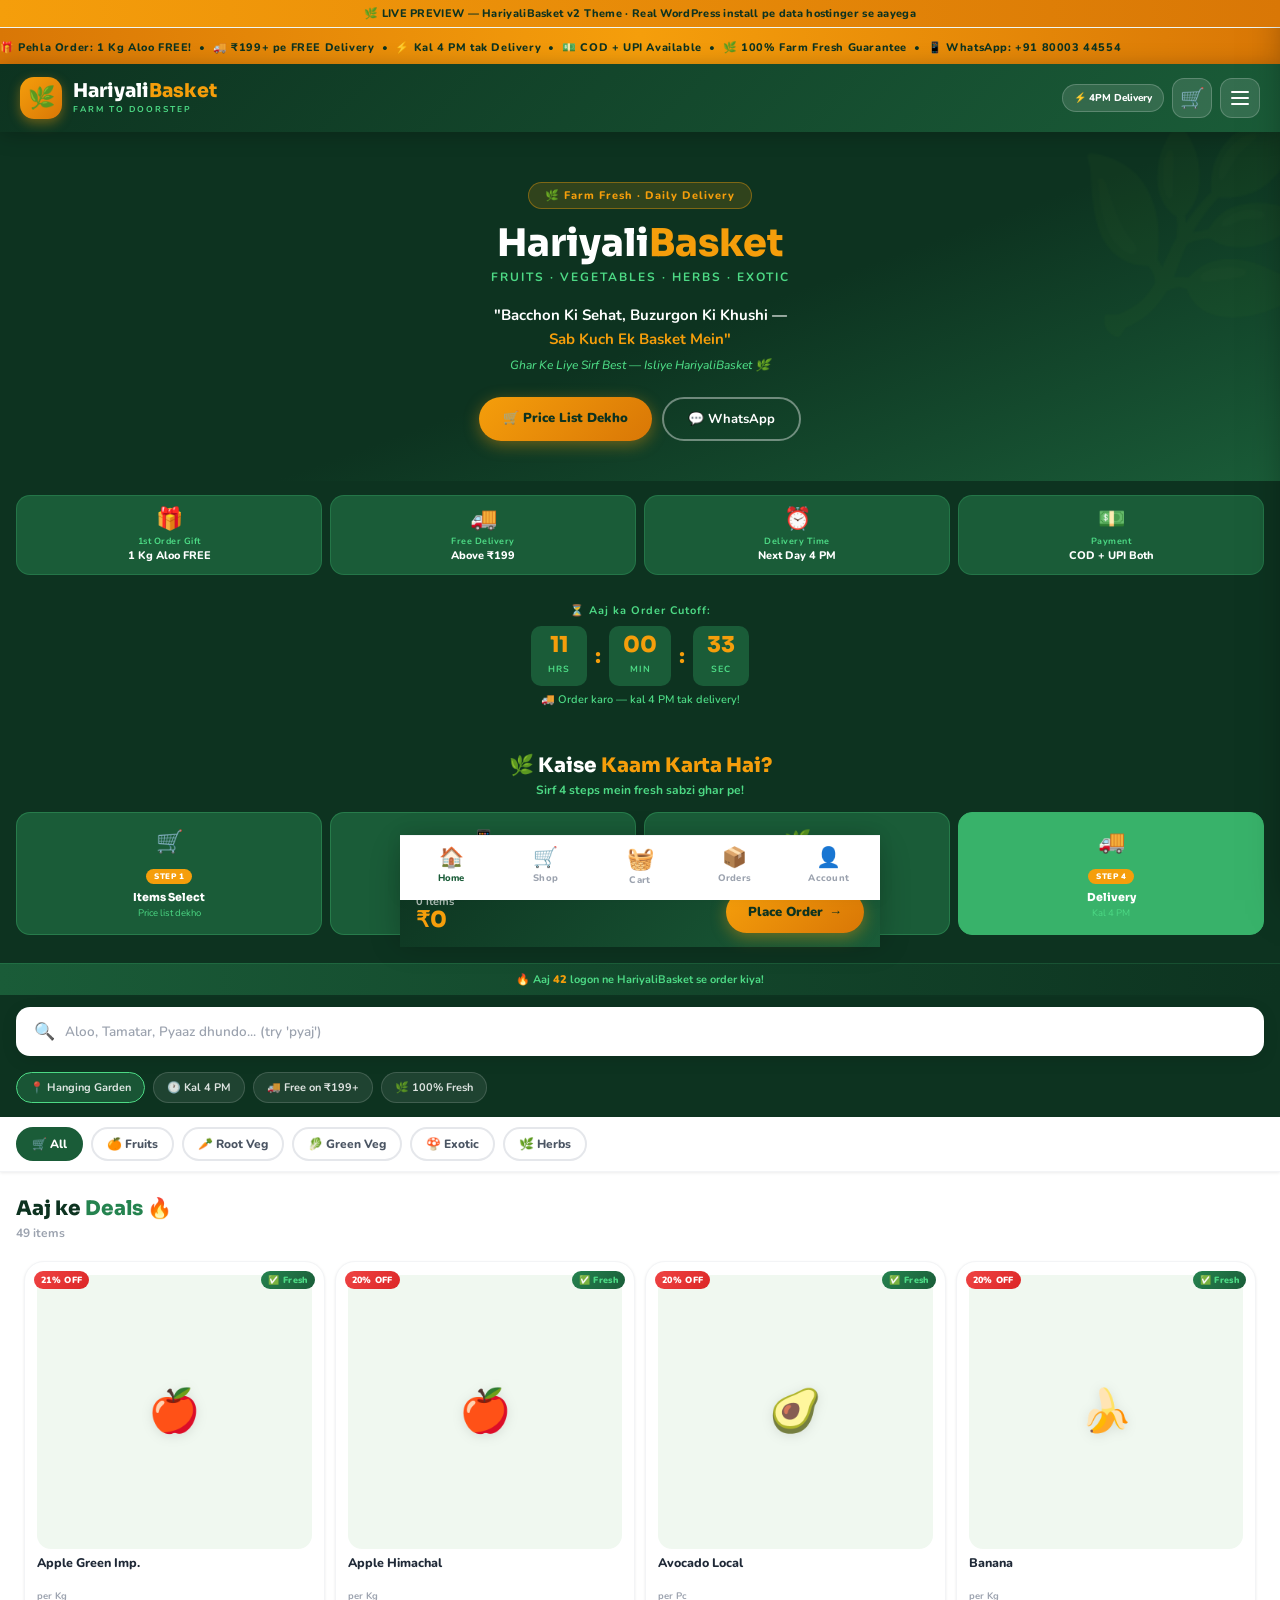
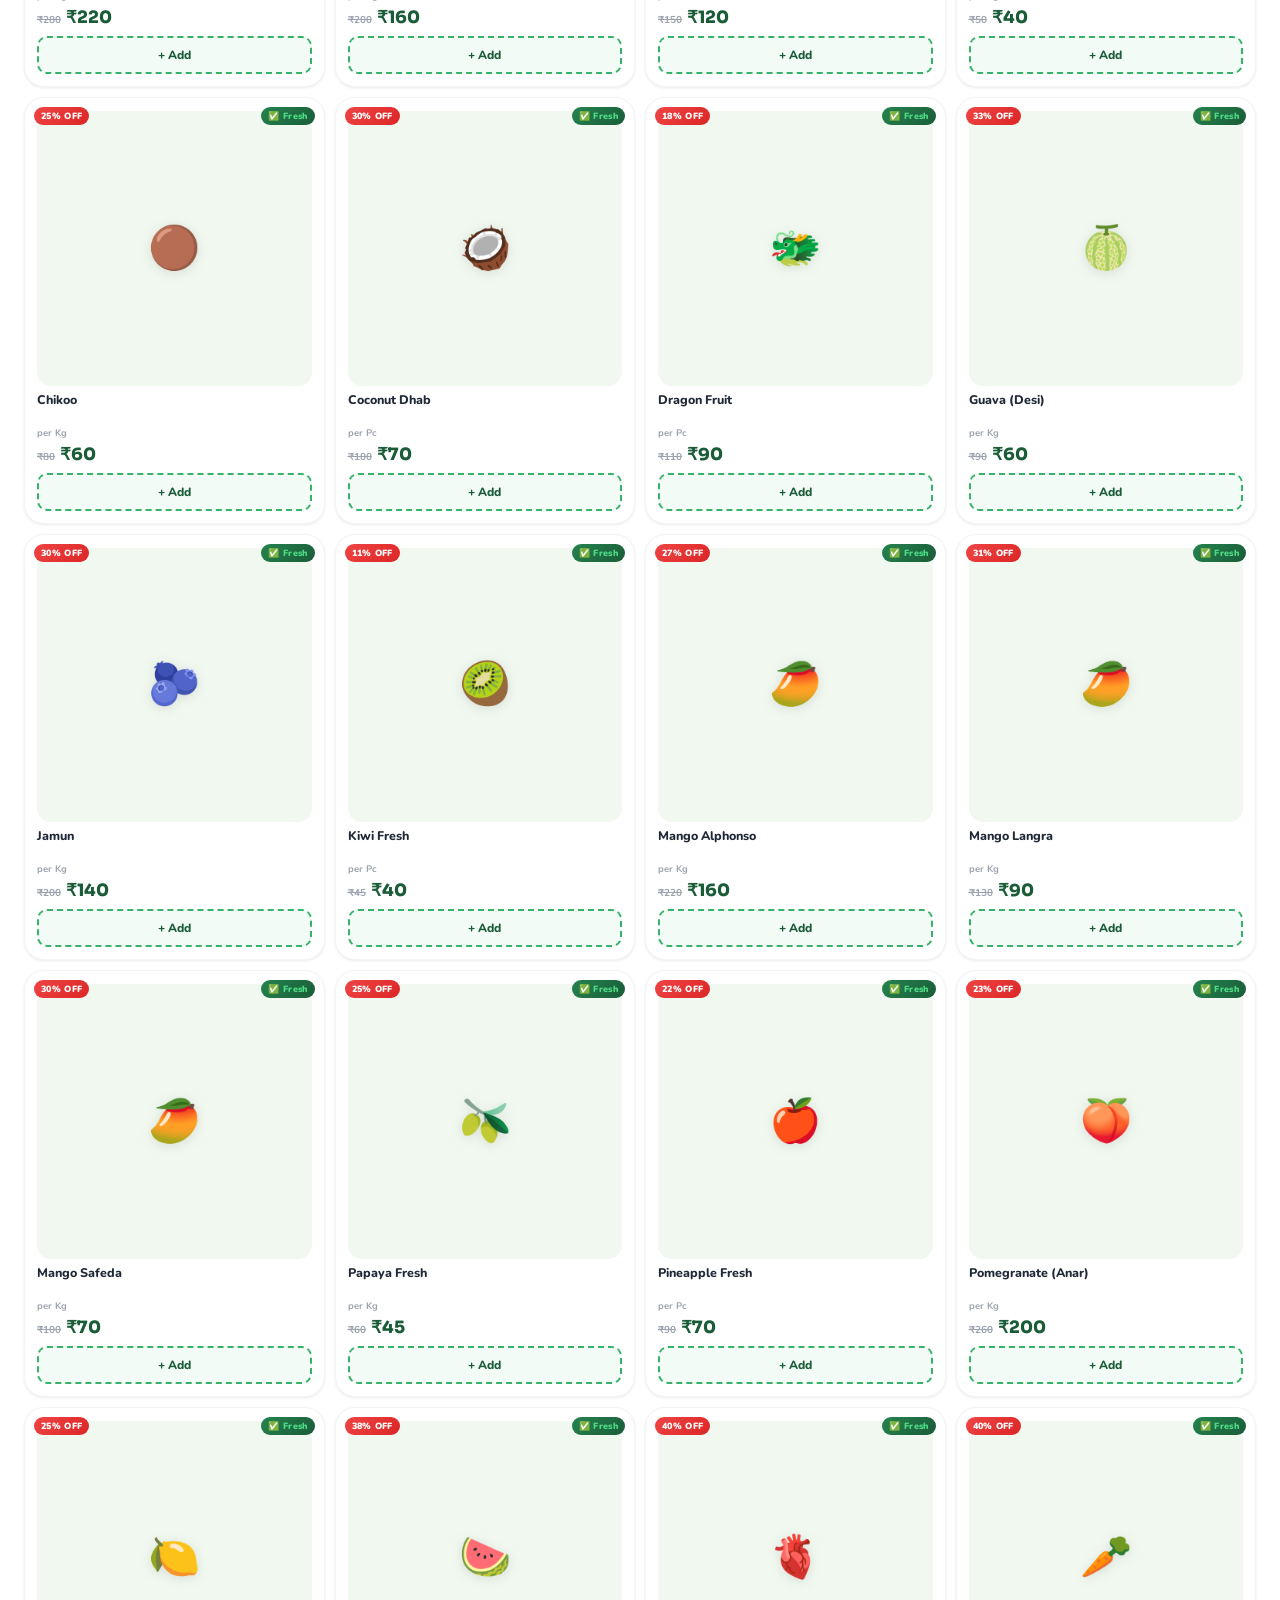
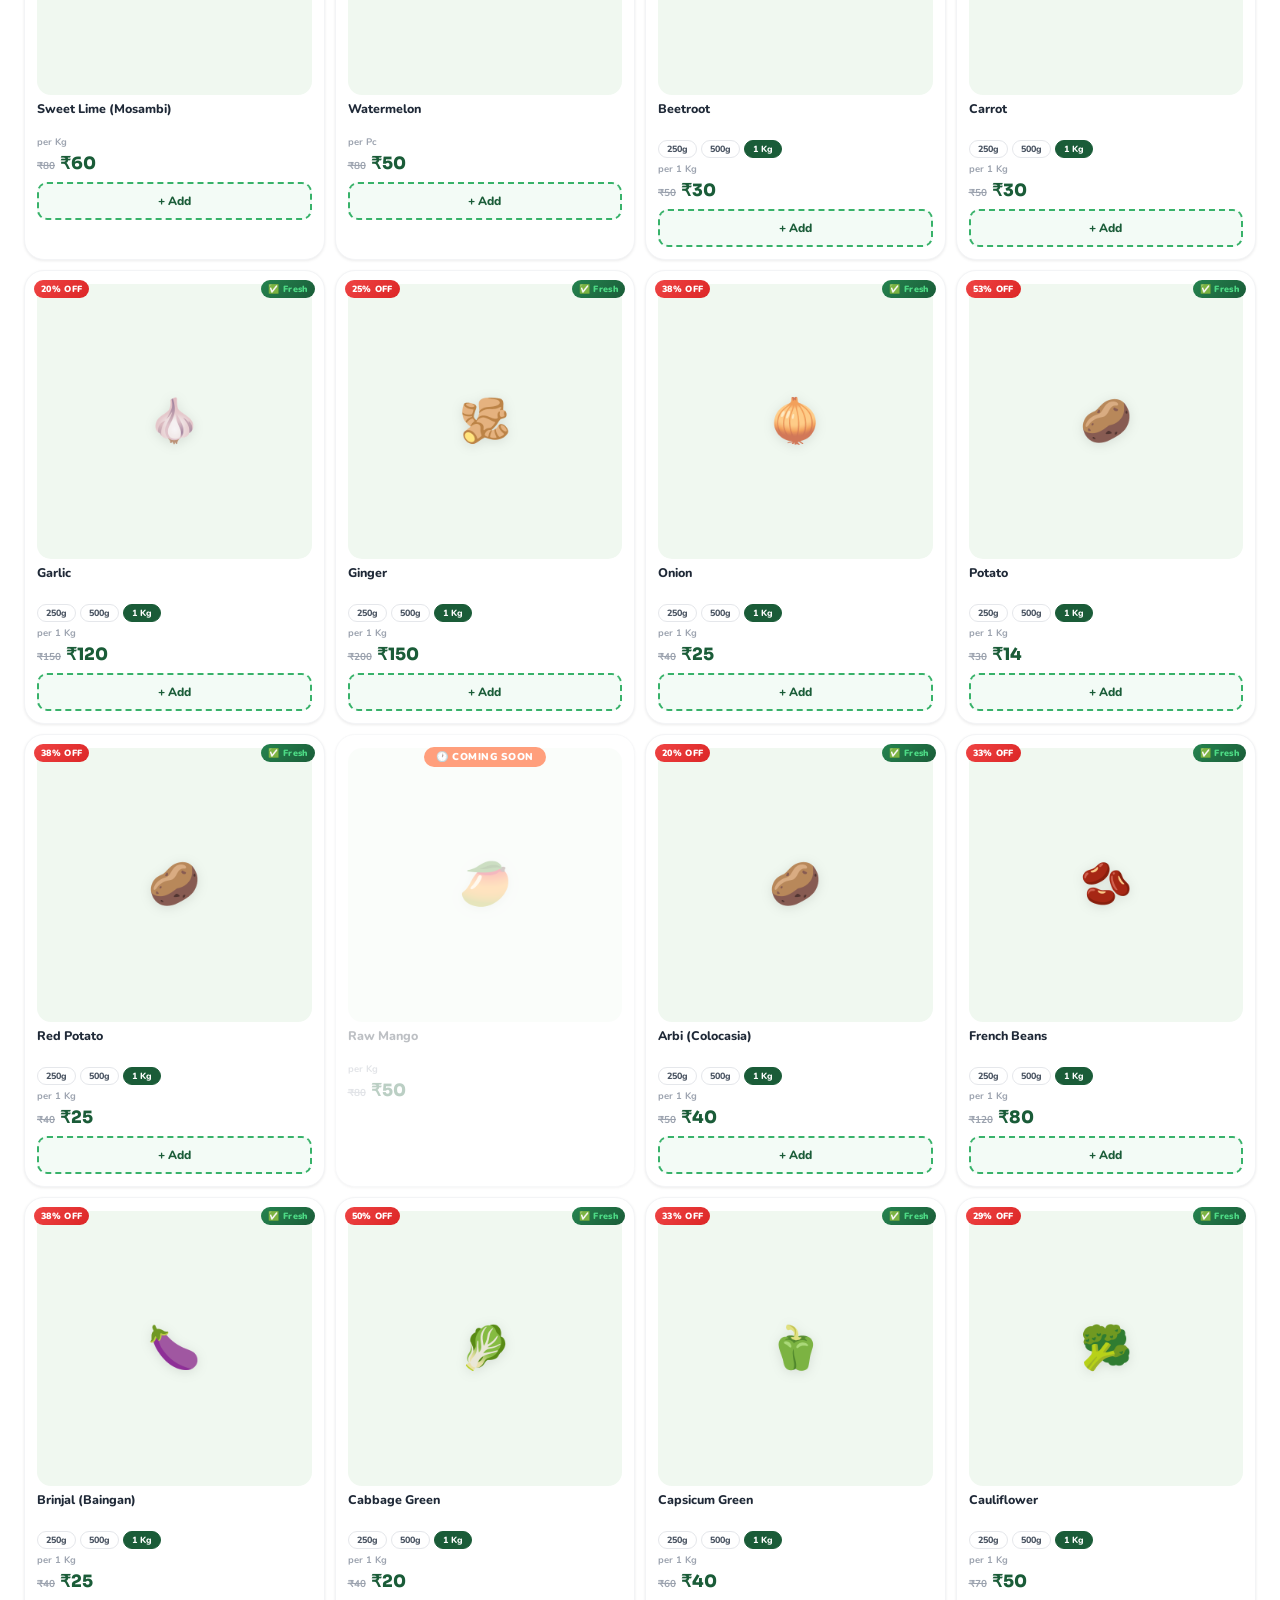
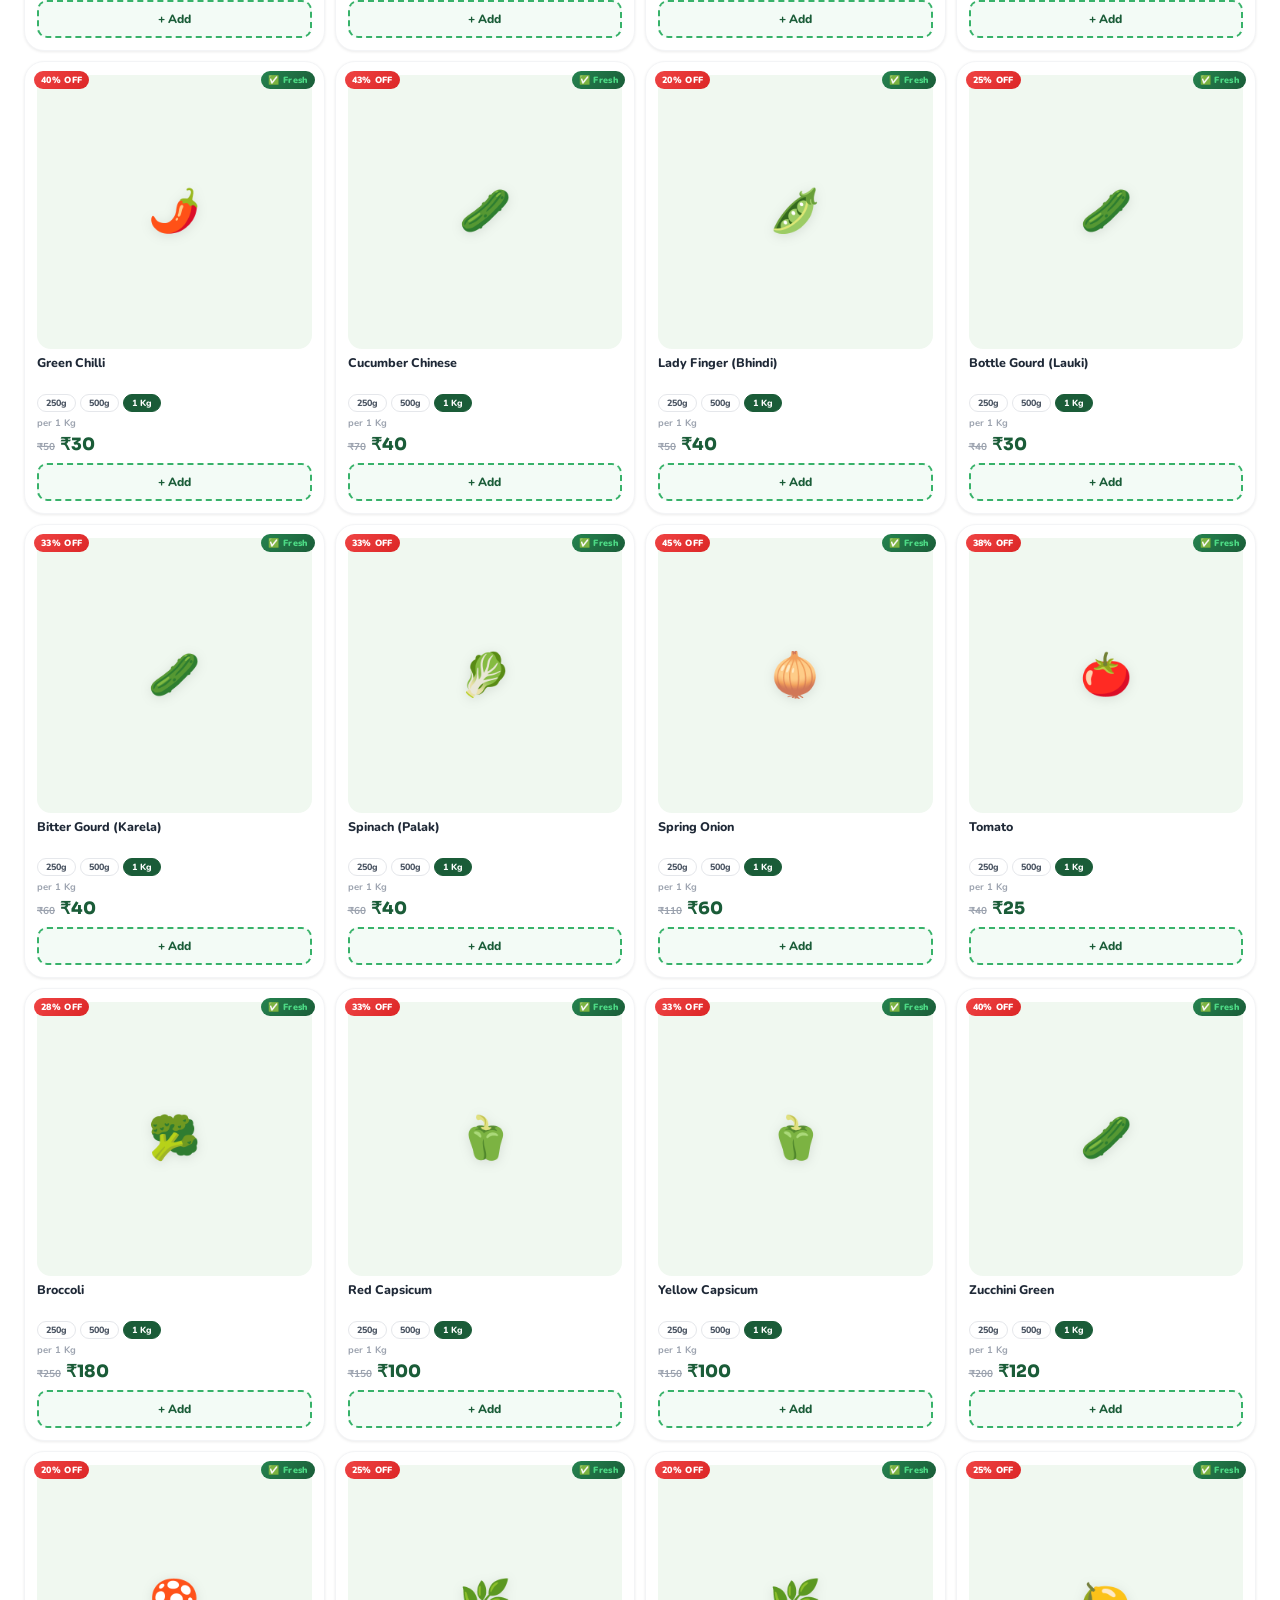
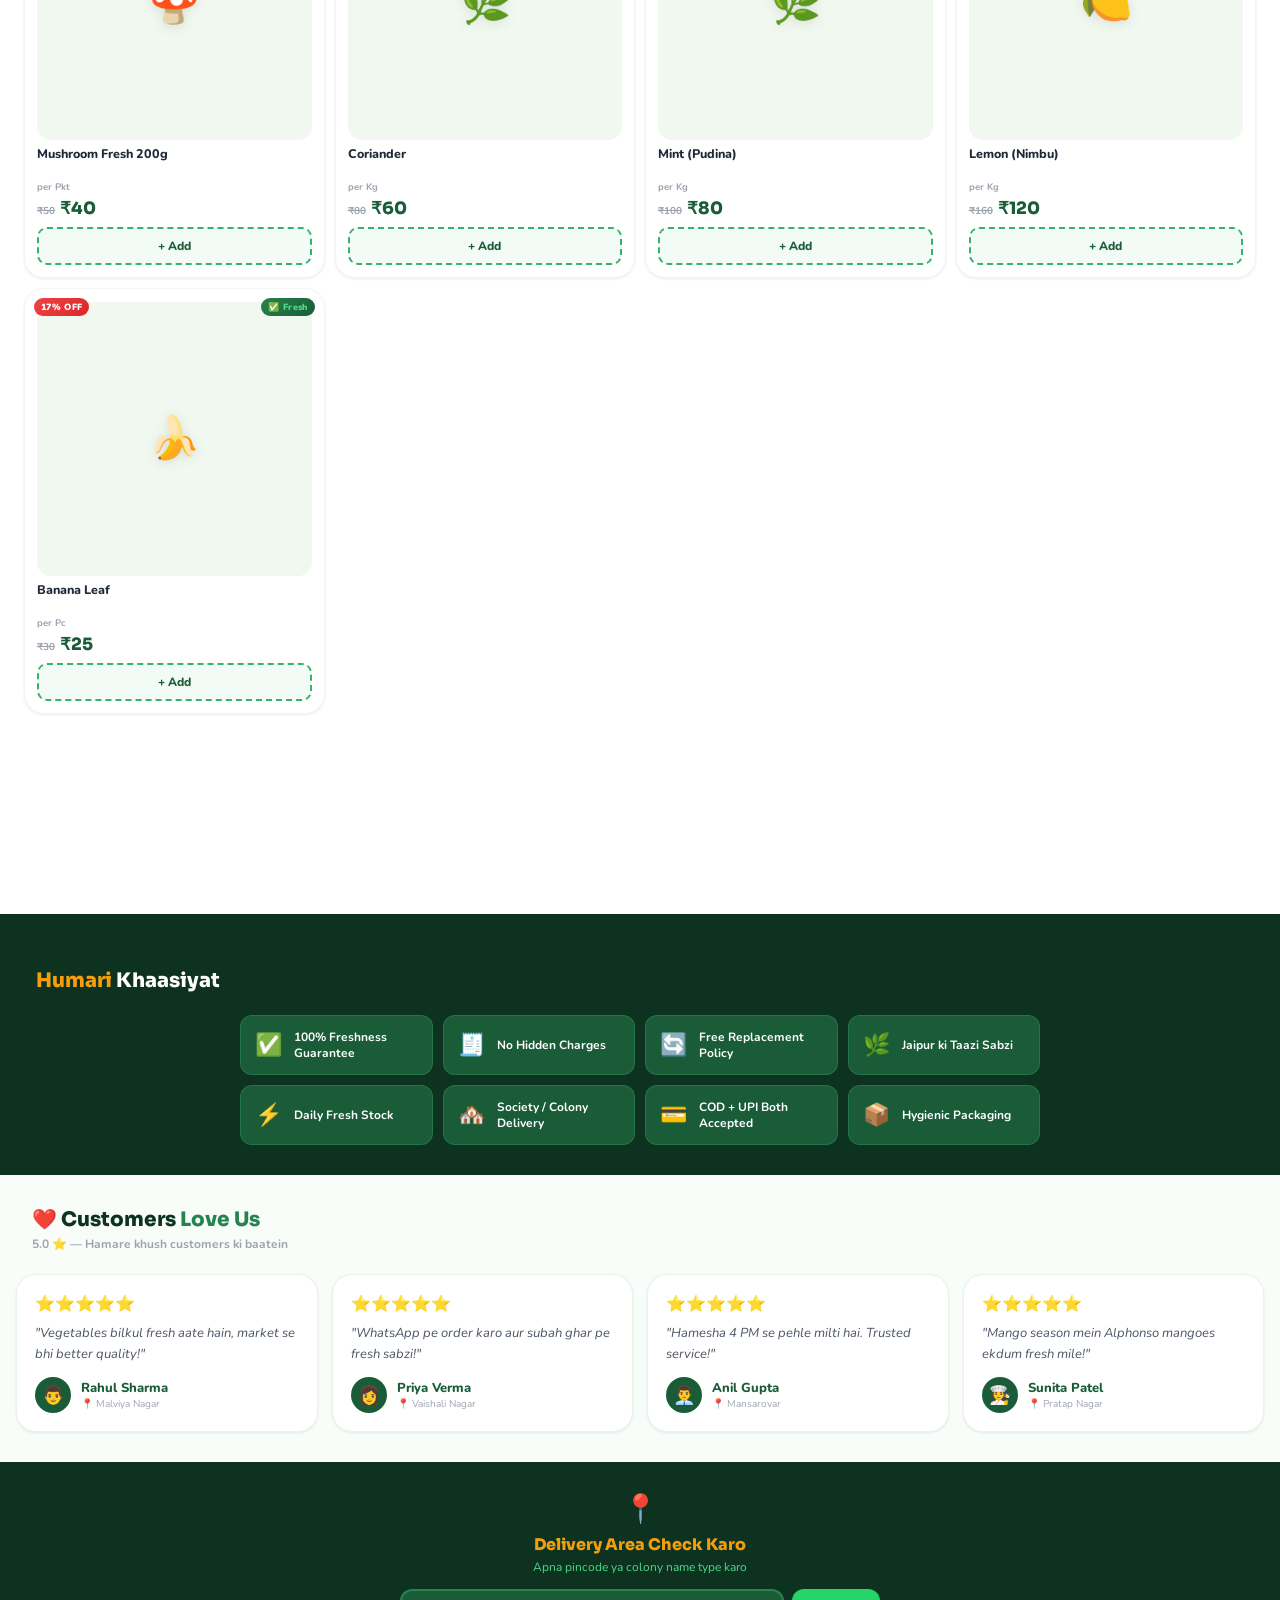
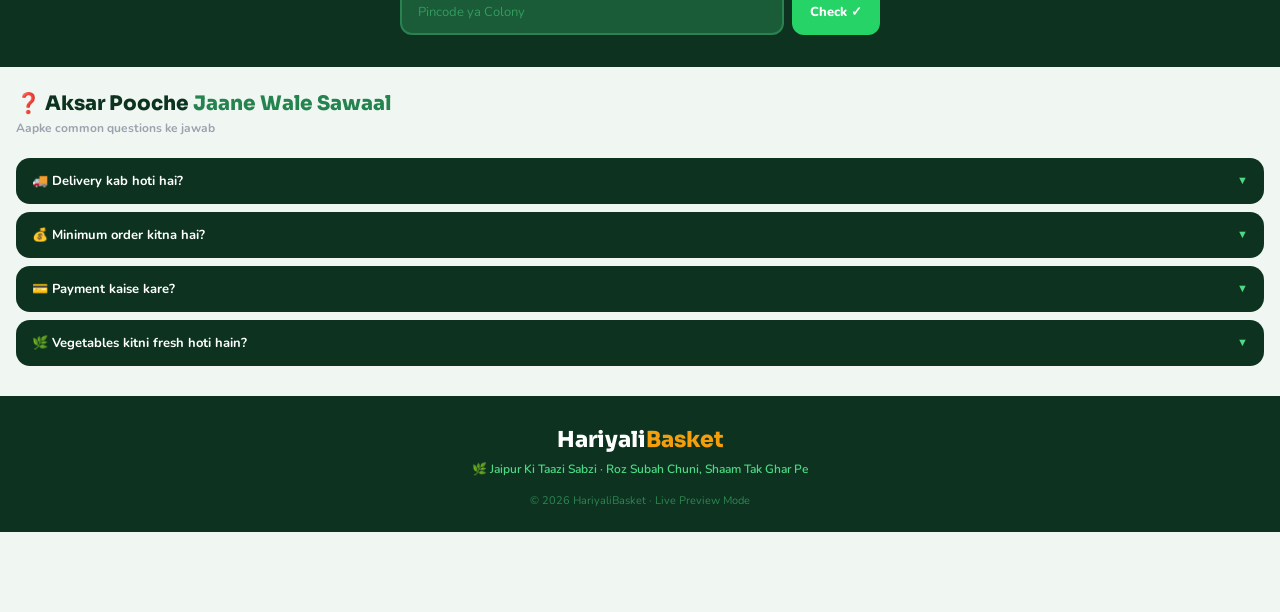
==== commit ea12ff88: "fix(search): suppress browser native autofill suggestion bubble Issue: On mobile Chrome, typing 'pot" ====
--- a/preview/index.html
+++ b/preview/index.html
@@ -136,7 +136,19 @@
   <div class="hb-search-section">
     <div class="hb-search-box">
       <span class="hb-search-icon">🔍</span>
-      <input id="hb-search-inp" type="text" placeholder="Aloo, Tamatar, Pyaaz dhundo... (try 'pyaj')" autocomplete="off">
+      <input id="hb-search-inp"
+             type="search"
+             name="hb-q-nosave-x9k2"
+             placeholder="Aloo, Tamatar, Pyaaz dhundo... (try 'pyaj')"
+             autocomplete="off"
+             autocorrect="off"
+             autocapitalize="off"
+             spellcheck="false"
+             inputmode="search"
+             aria-autocomplete="list"
+             role="combobox"
+             aria-controls="hb-search-suggest"
+             aria-expanded="false">
       <button class="hb-clear-btn" id="hb-clear-btn">✕</button>
     </div>
     <div id="hb-search-suggest" class="hb-search-suggest"></div>
--- a/hariyalibasket-v2/assets/css/base.css
+++ b/hariyalibasket-v2/assets/css/base.css
@@ -47,6 +47,25 @@
 button { font-family: inherit; cursor: pointer; }
 button:active { transform: scale(0.96); }
 input, textarea { font-family: inherit; }
+
+/* BUG FIX #4: All major UI sections must render above floating leaves (z-index 1).
+   This creates a clean stacking context so leaves only show in true gaps/transparent areas. */
+.hb-marquee,
+.hb-hero,
+.hb-info-cards,
+.hb-countdown,
+.hb-how-section,
+.hb-products-section,
+.hb-features-section,
+.hb-reviews-section,
+.hb-pincode-section,
+.hb-faq-list,
+.hb-footer,
+#hb-trust-bar,
+#hb-repeat-bar {
+  position: relative;
+  z-index: 2;
+}
 
 /* Section headers */
 .hb-section-hdr {
--- a/hariyalibasket-v2/assets/css/products.css
+++ b/hariyalibasket-v2/assets/css/products.css
@@ -3,6 +3,7 @@
   background: var(--green-deep);
   padding: 12px 16px 16px;
   position: relative;
+  z-index: 10; /* BUG FIX #4: above floating leaves */
 }
 .hb-search-box {
   display: flex;
@@ -24,6 +25,25 @@
   font-weight: 600;
   color: var(--gray-800);
   outline: none;
+  /* BUG FIX: suppress browser native autofill suggestion bubble (mobile Chrome) */
+  -webkit-appearance: none;
+  appearance: none;
+}
+/* Hide browser-default search input "x" button (we have our own .hb-clear-btn) */
+.hb-search-box input[type="search"]::-webkit-search-cancel-button,
+.hb-search-box input[type="search"]::-webkit-search-decoration,
+.hb-search-box input[type="search"]::-webkit-search-results-button,
+.hb-search-box input[type="search"]::-webkit-search-results-decoration {
+  -webkit-appearance: none;
+  appearance: none;
+  display: none;
+}
+/* Suppress yellow autofill background (Chrome) — keep our white background */
+.hb-search-box input:-webkit-autofill,
+.hb-search-box input:-webkit-autofill:hover,
+.hb-search-box input:-webkit-autofill:focus {
+  -webkit-box-shadow: 0 0 0 30px #fff inset !important;
+  -webkit-text-fill-color: var(--gray-800) !important;
 }
 .hb-search-box input::placeholder { color: var(--gray-400); }
 .hb-search-icon { font-size: 17px; color: var(--gray-400); }
@@ -49,7 +69,7 @@
   background: #fff;
   border-radius: var(--radius-md);
   box-shadow: var(--shadow-lg);
-  z-index: 50;
+  z-index: 850; /* BUG FIX #1: above sticky filter-bar (700) and product cards */
   max-height: 250px;
   overflow-y: auto;
   display: none;
--- a/hariyalibasket-v2/assets/css/animations.css
+++ b/hariyalibasket-v2/assets/css/animations.css
@@ -49,7 +49,7 @@
   width: 100%;
   height: 100%;
   pointer-events: none;
-  z-index: 5;
+  z-index: 1; /* BUG FIX #4: kept low so all UI sections (z-index ≥ 2) render above */
   overflow: hidden;
 }
 #hb-fly-mount {
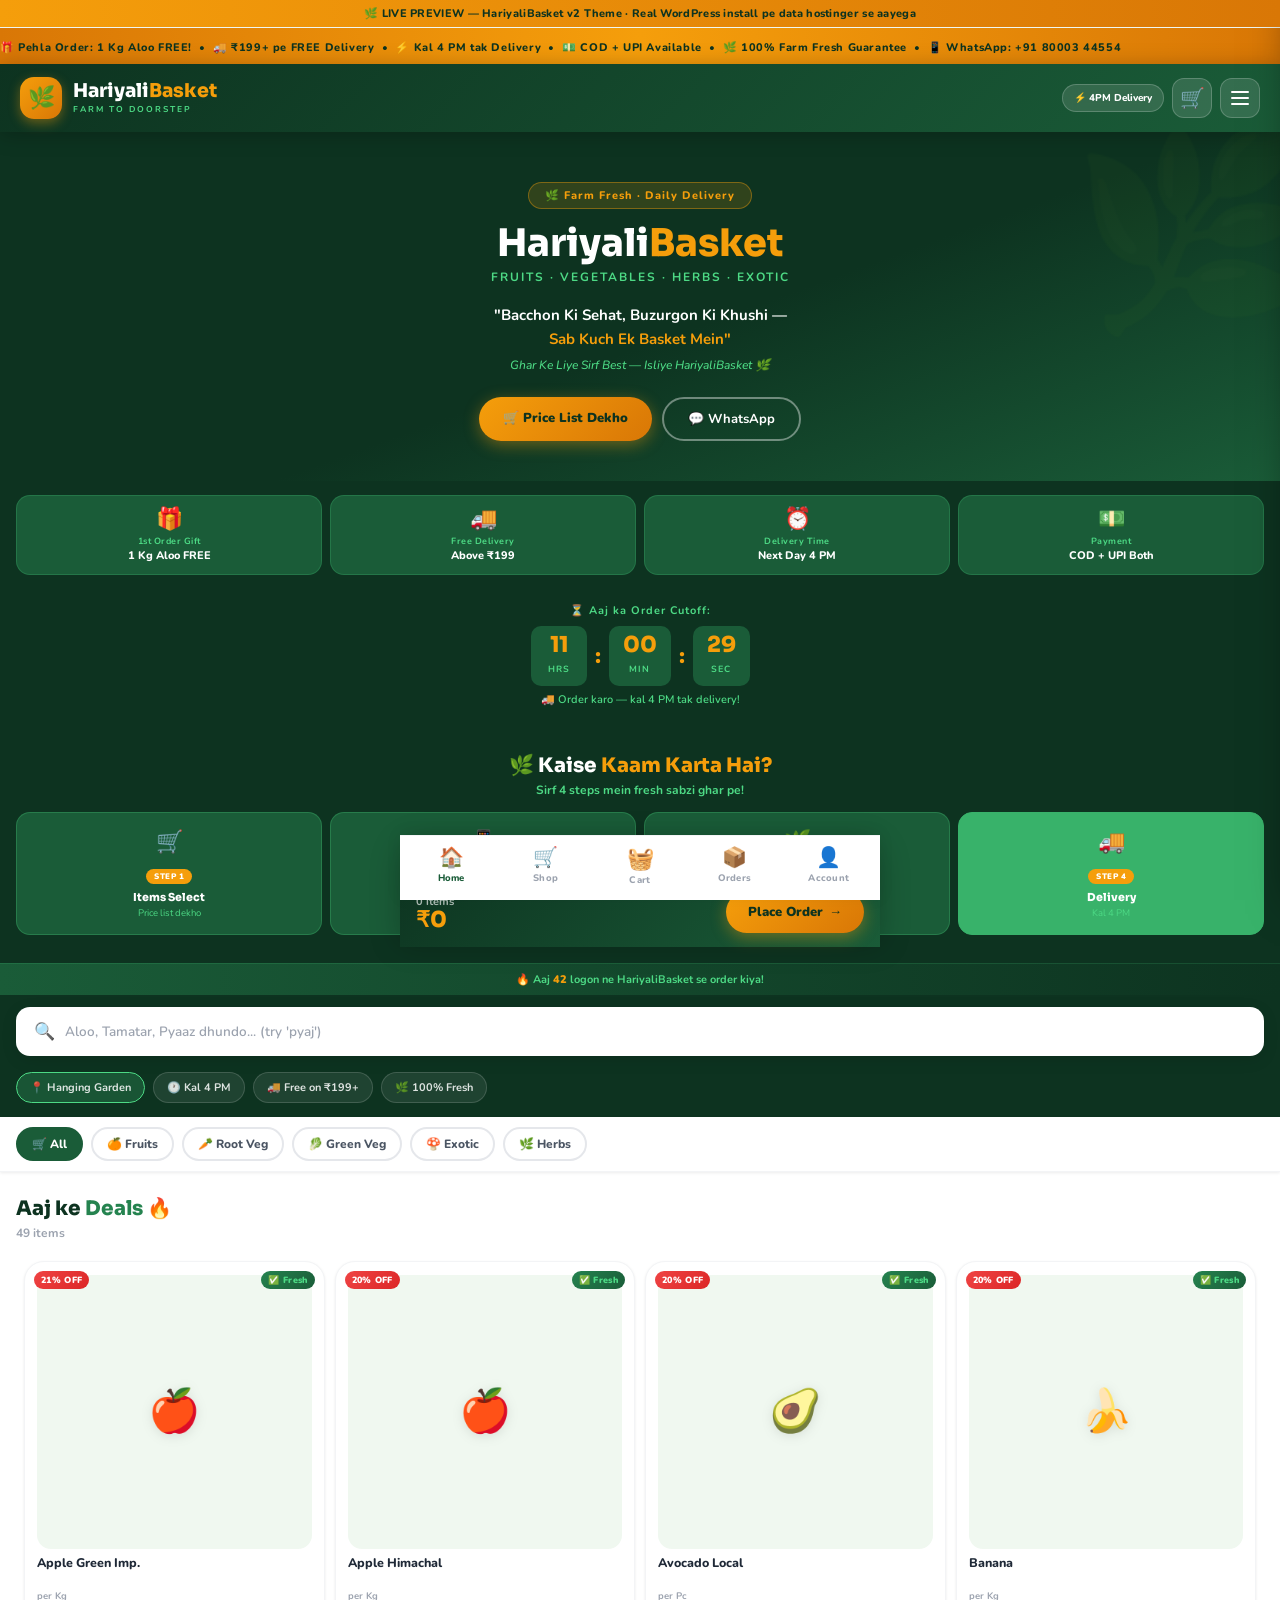
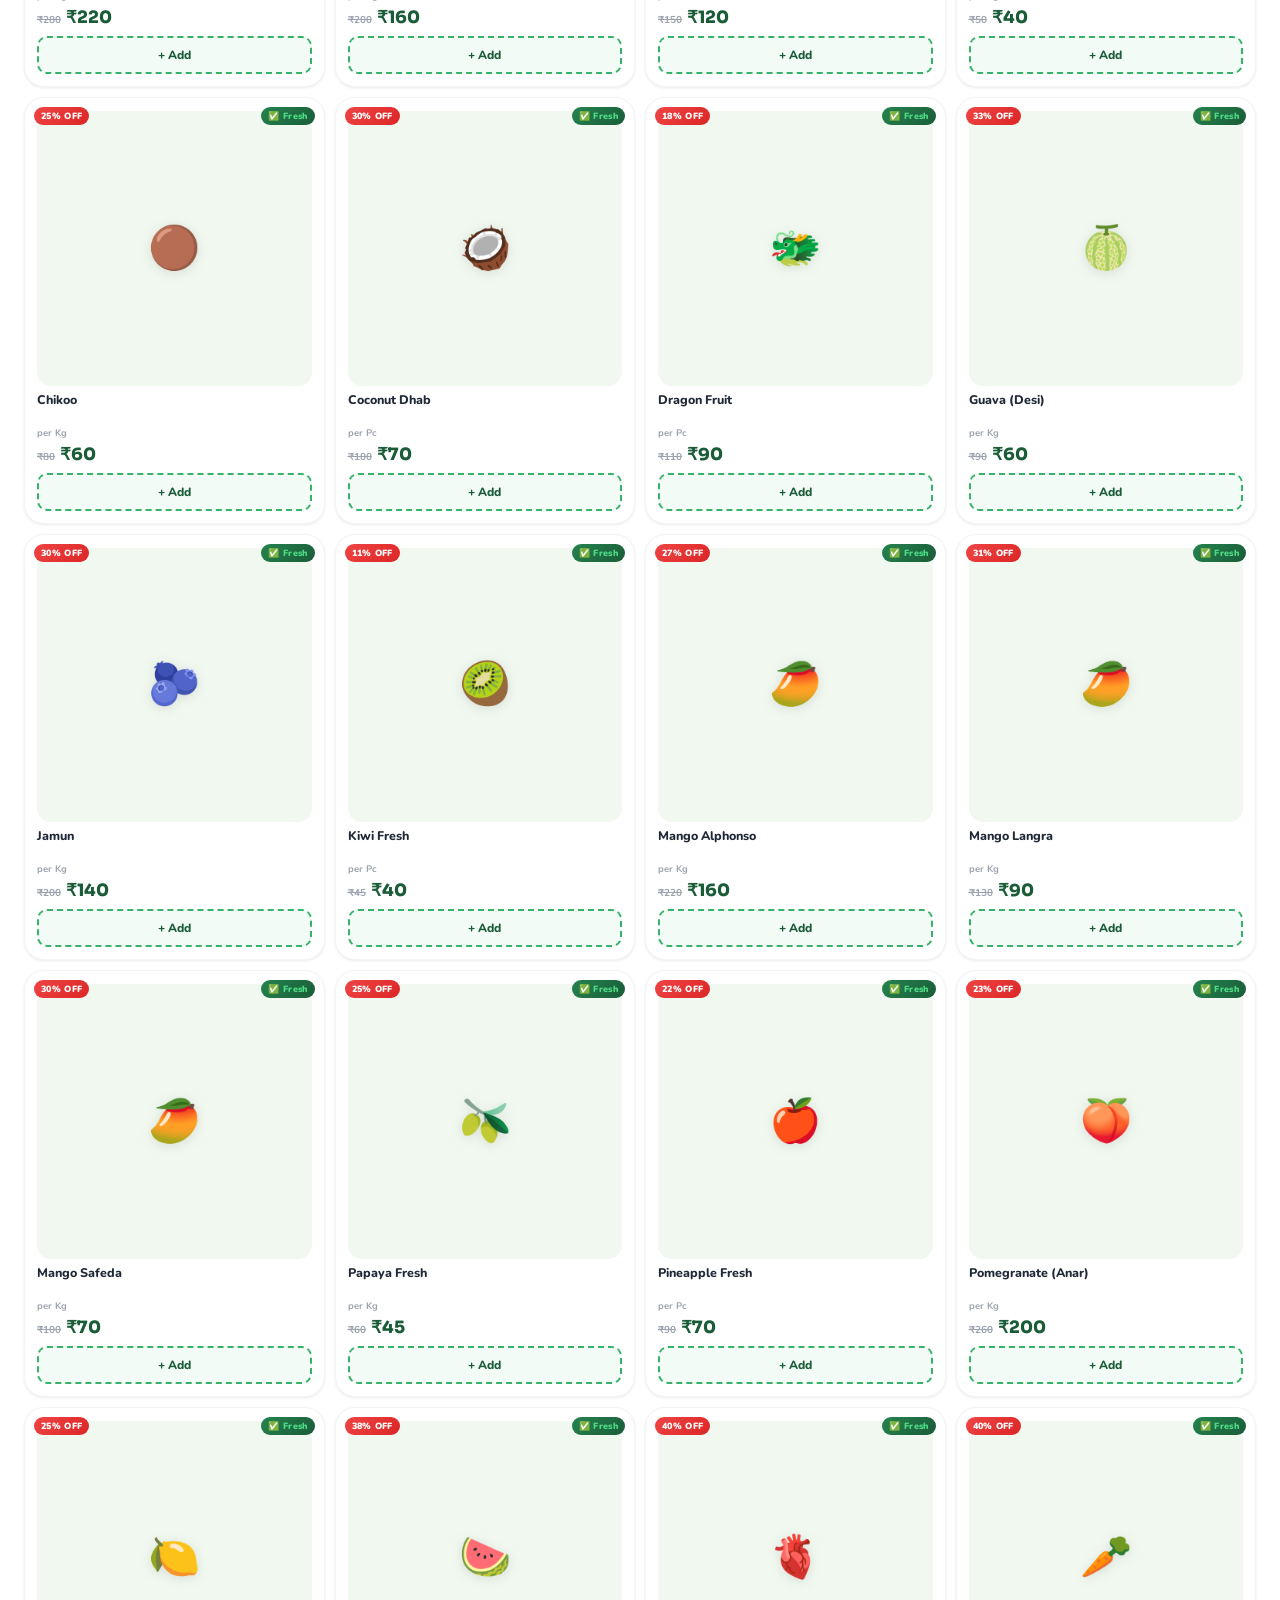
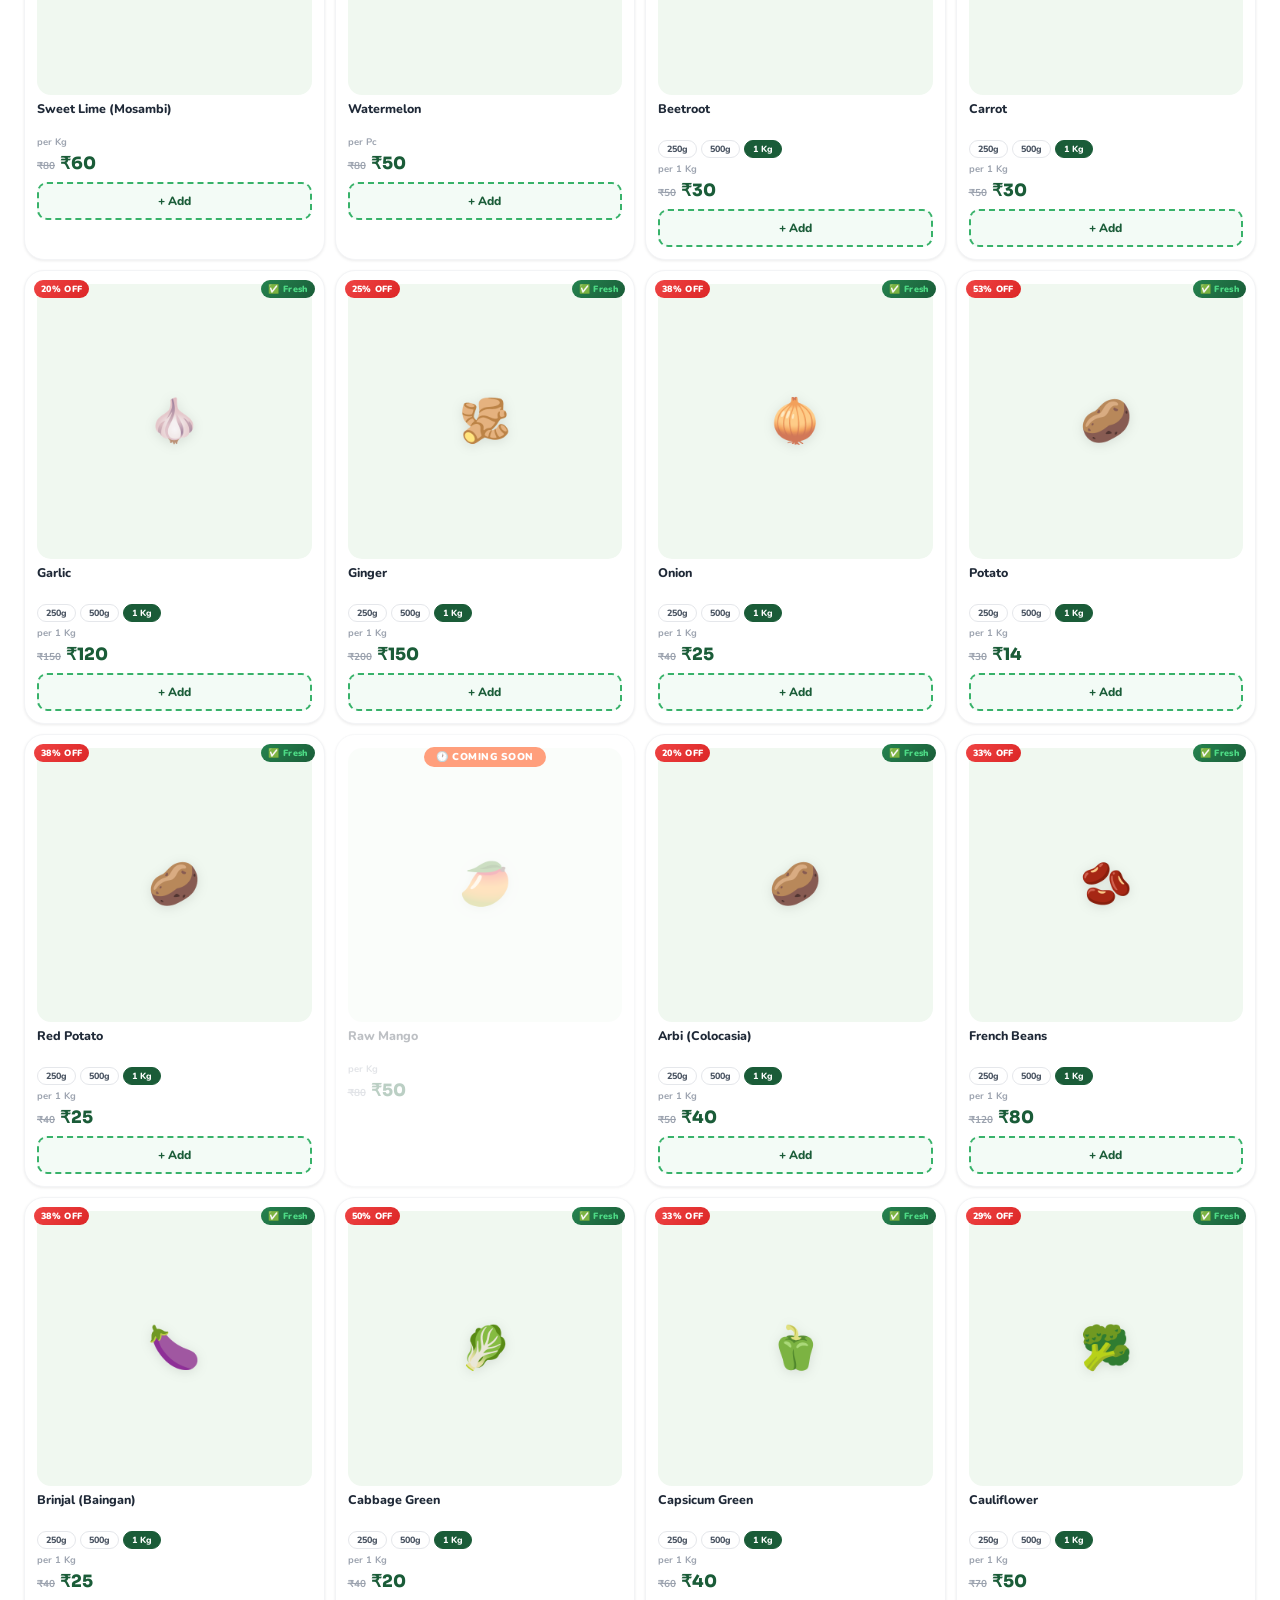
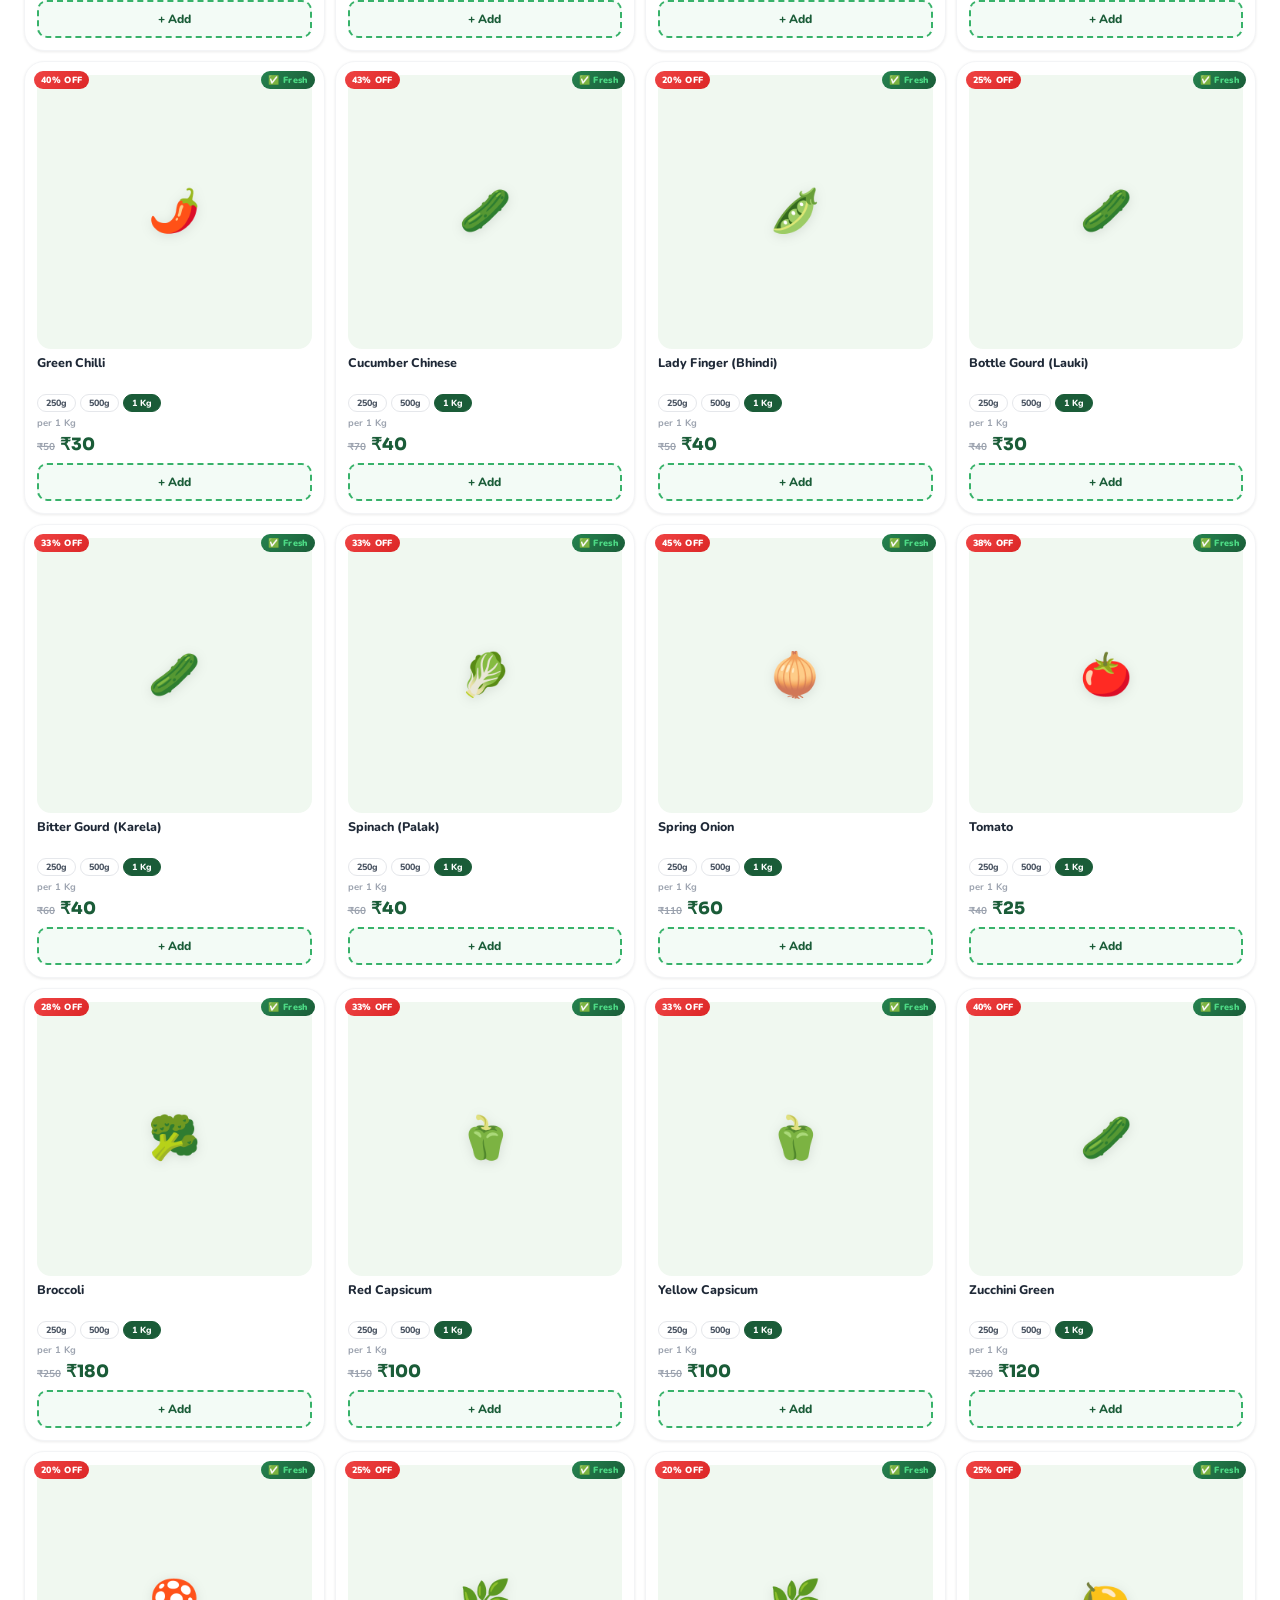
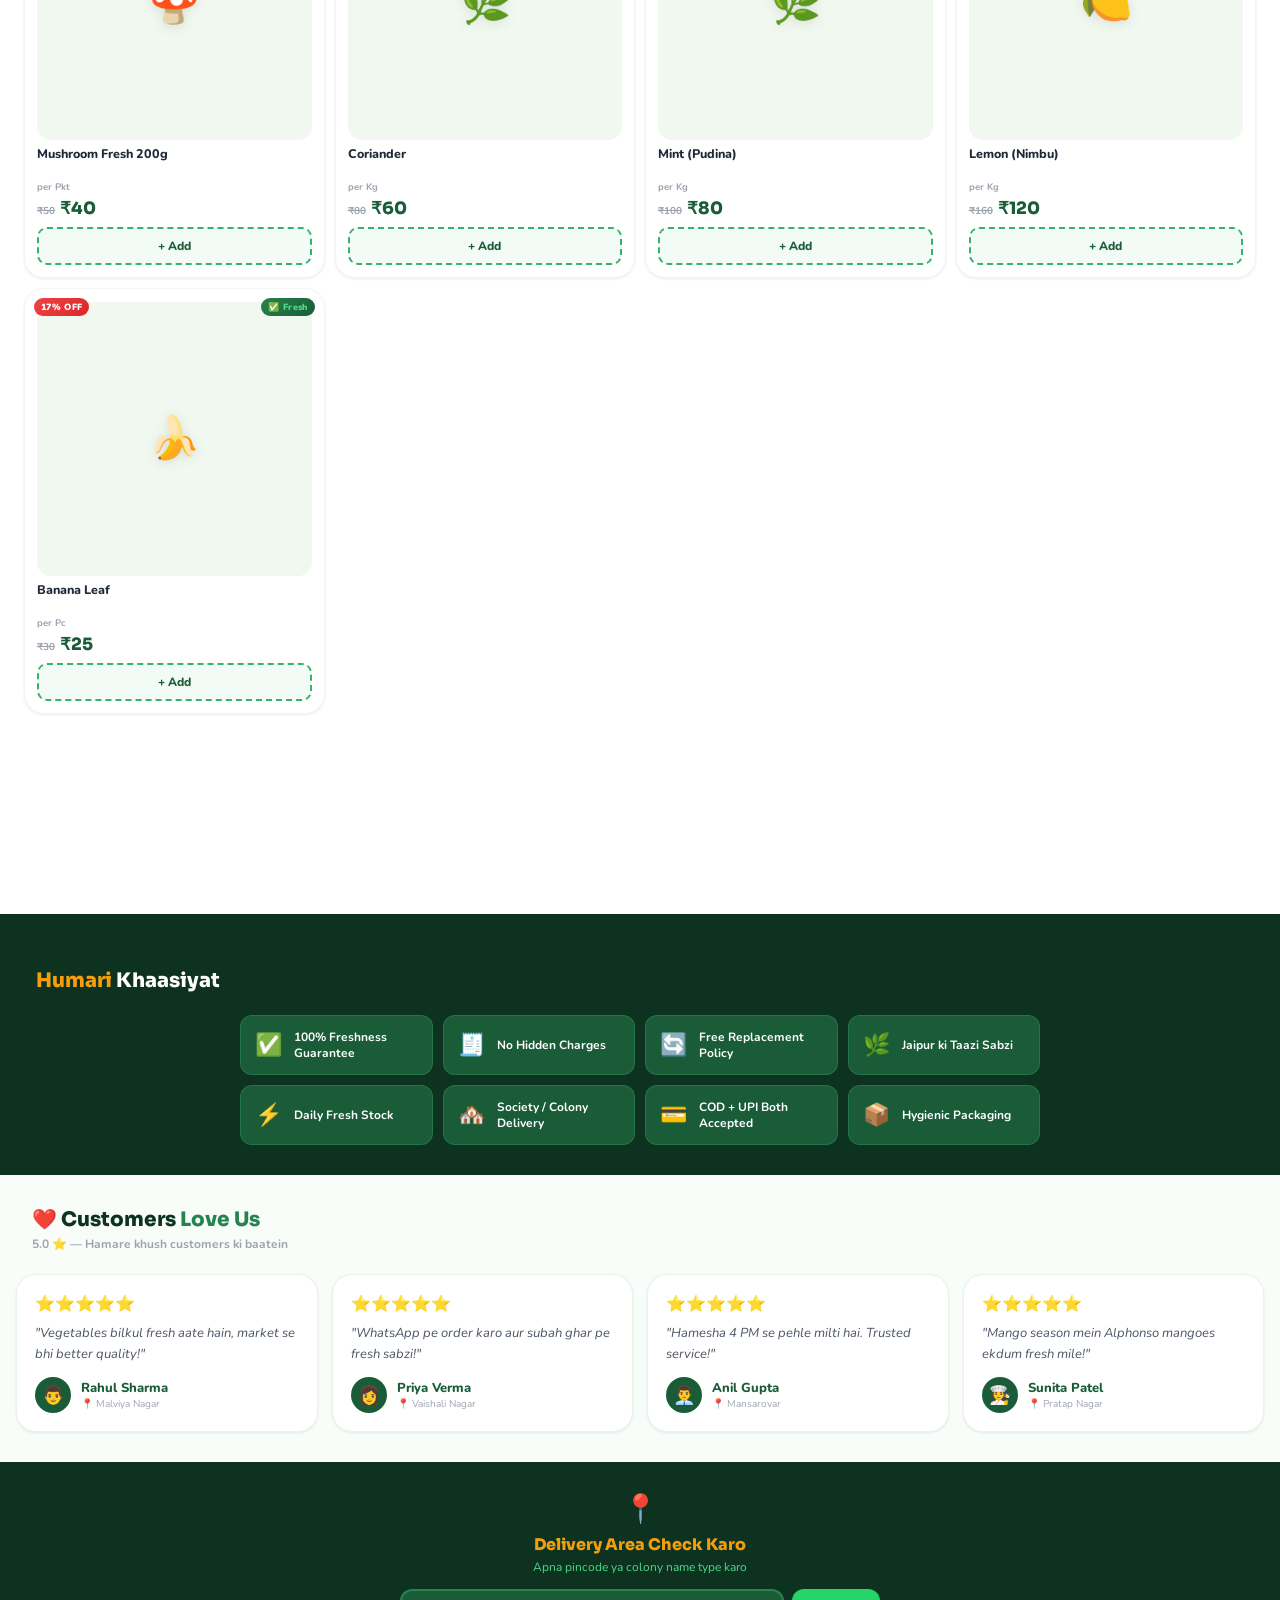
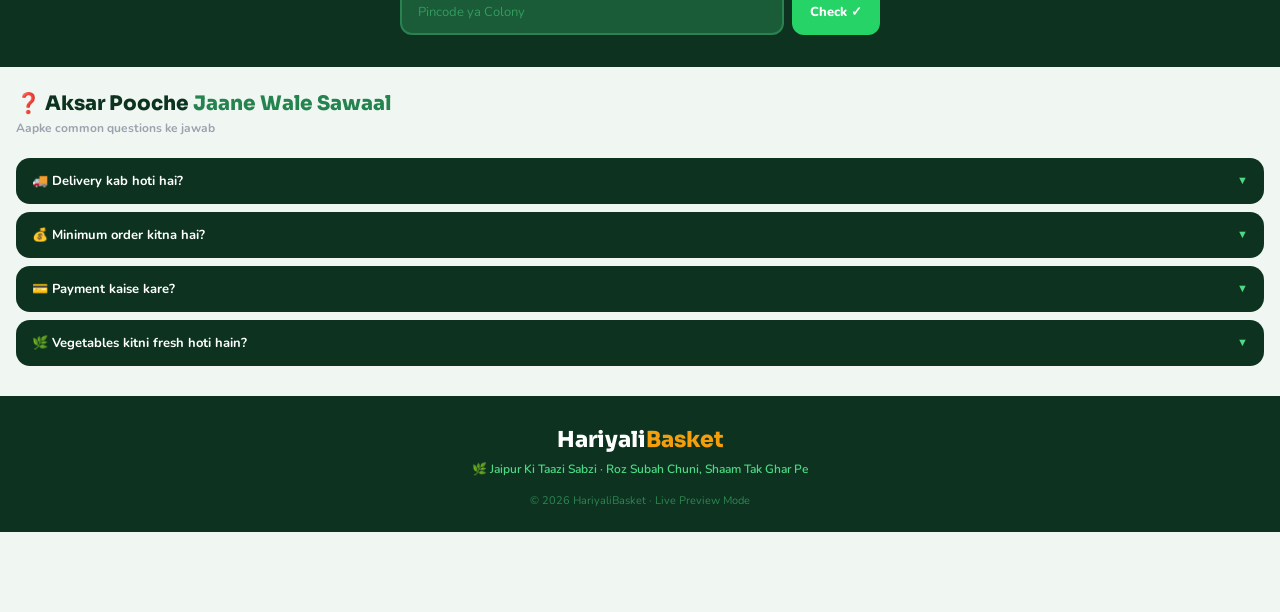
==== commit 8ffb214f: "fix(search): portal dropdown to body — bulletproof against stacking contexts Z-index fix wasn't enou" ====
--- a/preview/index.html
+++ b/preview/index.html
@@ -7,15 +7,15 @@
 <meta name="theme-color" content="#0d3320">
 <link href="https://fonts.googleapis.com/css2?family=Nunito:wght@400;600;700;800;900&family=Sora:wght@400;600;700;800&display=swap" rel="stylesheet">
 
-<!-- Theme CSS — loaded from same branch -->
-<link rel="stylesheet" href="../hariyalibasket-v2/assets/css/base.css">
-<link rel="stylesheet" href="../hariyalibasket-v2/assets/css/layout.css">
-<link rel="stylesheet" href="../hariyalibasket-v2/assets/css/products.css">
-<link rel="stylesheet" href="../hariyalibasket-v2/assets/css/cart.css">
-<link rel="stylesheet" href="../hariyalibasket-v2/assets/css/sections.css">
-<link rel="stylesheet" href="../hariyalibasket-v2/assets/css/modals.css">
-<link rel="stylesheet" href="../hariyalibasket-v2/assets/css/animations.css">
-<link rel="stylesheet" href="../hariyalibasket-v2/assets/css/responsive.css">
+<!-- Theme CSS — loaded from same branch (?v= for cache-bust) -->
+<link rel="stylesheet" href="../hariyalibasket-v2/assets/css/base.css?v=5">
+<link rel="stylesheet" href="../hariyalibasket-v2/assets/css/layout.css?v=5">
+<link rel="stylesheet" href="../hariyalibasket-v2/assets/css/products.css?v=5">
+<link rel="stylesheet" href="../hariyalibasket-v2/assets/css/cart.css?v=5">
+<link rel="stylesheet" href="../hariyalibasket-v2/assets/css/sections.css?v=5">
+<link rel="stylesheet" href="../hariyalibasket-v2/assets/css/modals.css?v=5">
+<link rel="stylesheet" href="../hariyalibasket-v2/assets/css/animations.css?v=5">
+<link rel="stylesheet" href="../hariyalibasket-v2/assets/css/responsive.css?v=5">
 
 <style>
 /* Preview banner */
@@ -480,13 +480,13 @@
 ];
 </script>
 
-<!-- Theme JS -->
-<script src="../hariyalibasket-v2/assets/js/main.js"></script>
-<script src="../hariyalibasket-v2/assets/js/products.js"></script>
-<script src="../hariyalibasket-v2/assets/js/search.js"></script>
-<script src="../hariyalibasket-v2/assets/js/cart.js"></script>
-<script src="../hariyalibasket-v2/assets/js/checkout.js"></script>
-<script src="../hariyalibasket-v2/assets/js/extras.js"></script>
+<!-- Theme JS (?v= for cache-bust) -->
+<script src="../hariyalibasket-v2/assets/js/main.js?v=5"></script>
+<script src="../hariyalibasket-v2/assets/js/products.js?v=5"></script>
+<script src="../hariyalibasket-v2/assets/js/search.js?v=5"></script>
+<script src="../hariyalibasket-v2/assets/js/cart.js?v=5"></script>
+<script src="../hariyalibasket-v2/assets/js/checkout.js?v=5"></script>
+<script src="../hariyalibasket-v2/assets/js/extras.js?v=5"></script>
 
 <!-- Preview-mode override: don't actually fetch AJAX; just show success -->
 <script>
--- a/hariyalibasket-v2/assets/css/products.css
+++ b/hariyalibasket-v2/assets/css/products.css
@@ -3,7 +3,11 @@
   background: var(--green-deep);
   padding: 12px 16px 16px;
   position: relative;
-  z-index: 10; /* BUG FIX #4: above floating leaves */
+  /* z-index 800 — must beat .hb-filter-bar (700) which sits below it.
+     Without this, the absolute-positioned .hb-search-suggest gets clipped
+     by the filter-bar because z-index of children is bound by their parent's
+     stacking context level (was z-index: 10, lost to filter-bar's 700). */
+  z-index: 800;
 }
 .hb-search-box {
   display: flex;
@@ -62,17 +66,18 @@
   border: none;
 }
 .hb-clear-btn.show { display: flex; }
+/* BULLETPROOF FIX: portal-style — JS will move this element to <body> on init,
+   so it bypasses all stacking contexts (filter-bar, products-section, etc.). */
 .hb-search-suggest {
-  position: absolute;
-  top: 100%;
-  left: 16px; right: 16px;
+  position: fixed;
   background: #fff;
   border-radius: var(--radius-md);
-  box-shadow: var(--shadow-lg);
-  z-index: 850; /* BUG FIX #1: above sticky filter-bar (700) and product cards */
-  max-height: 250px;
+  box-shadow: 0 12px 32px rgba(0,0,0,0.18), 0 0 0 1px rgba(13,51,32,0.06);
+  z-index: 99999; /* effectively top of every stacking context */
+  max-height: 280px;
   overflow-y: auto;
   display: none;
+  /* Width / top / left set dynamically by JS based on input's viewport rect */
 }
 .hb-search-suggest.show { display: block; }
 .hb-suggest-item {
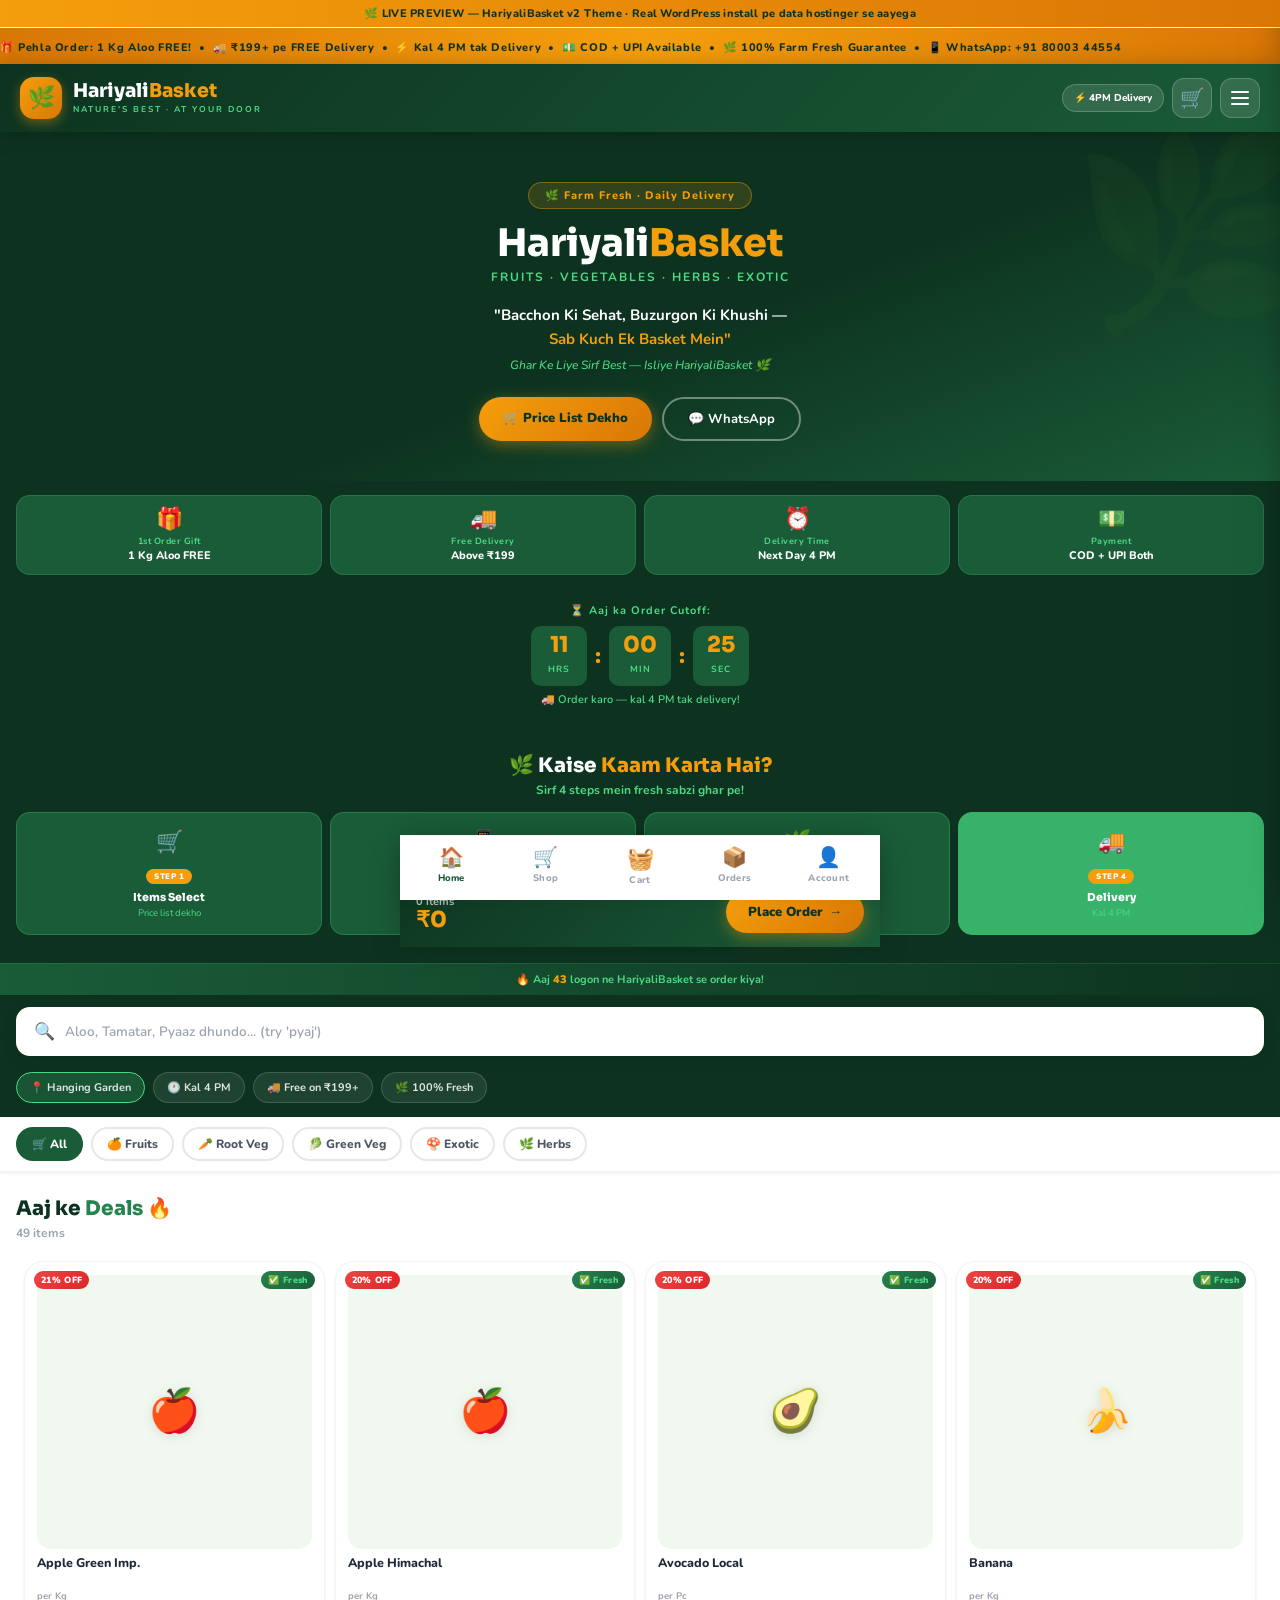
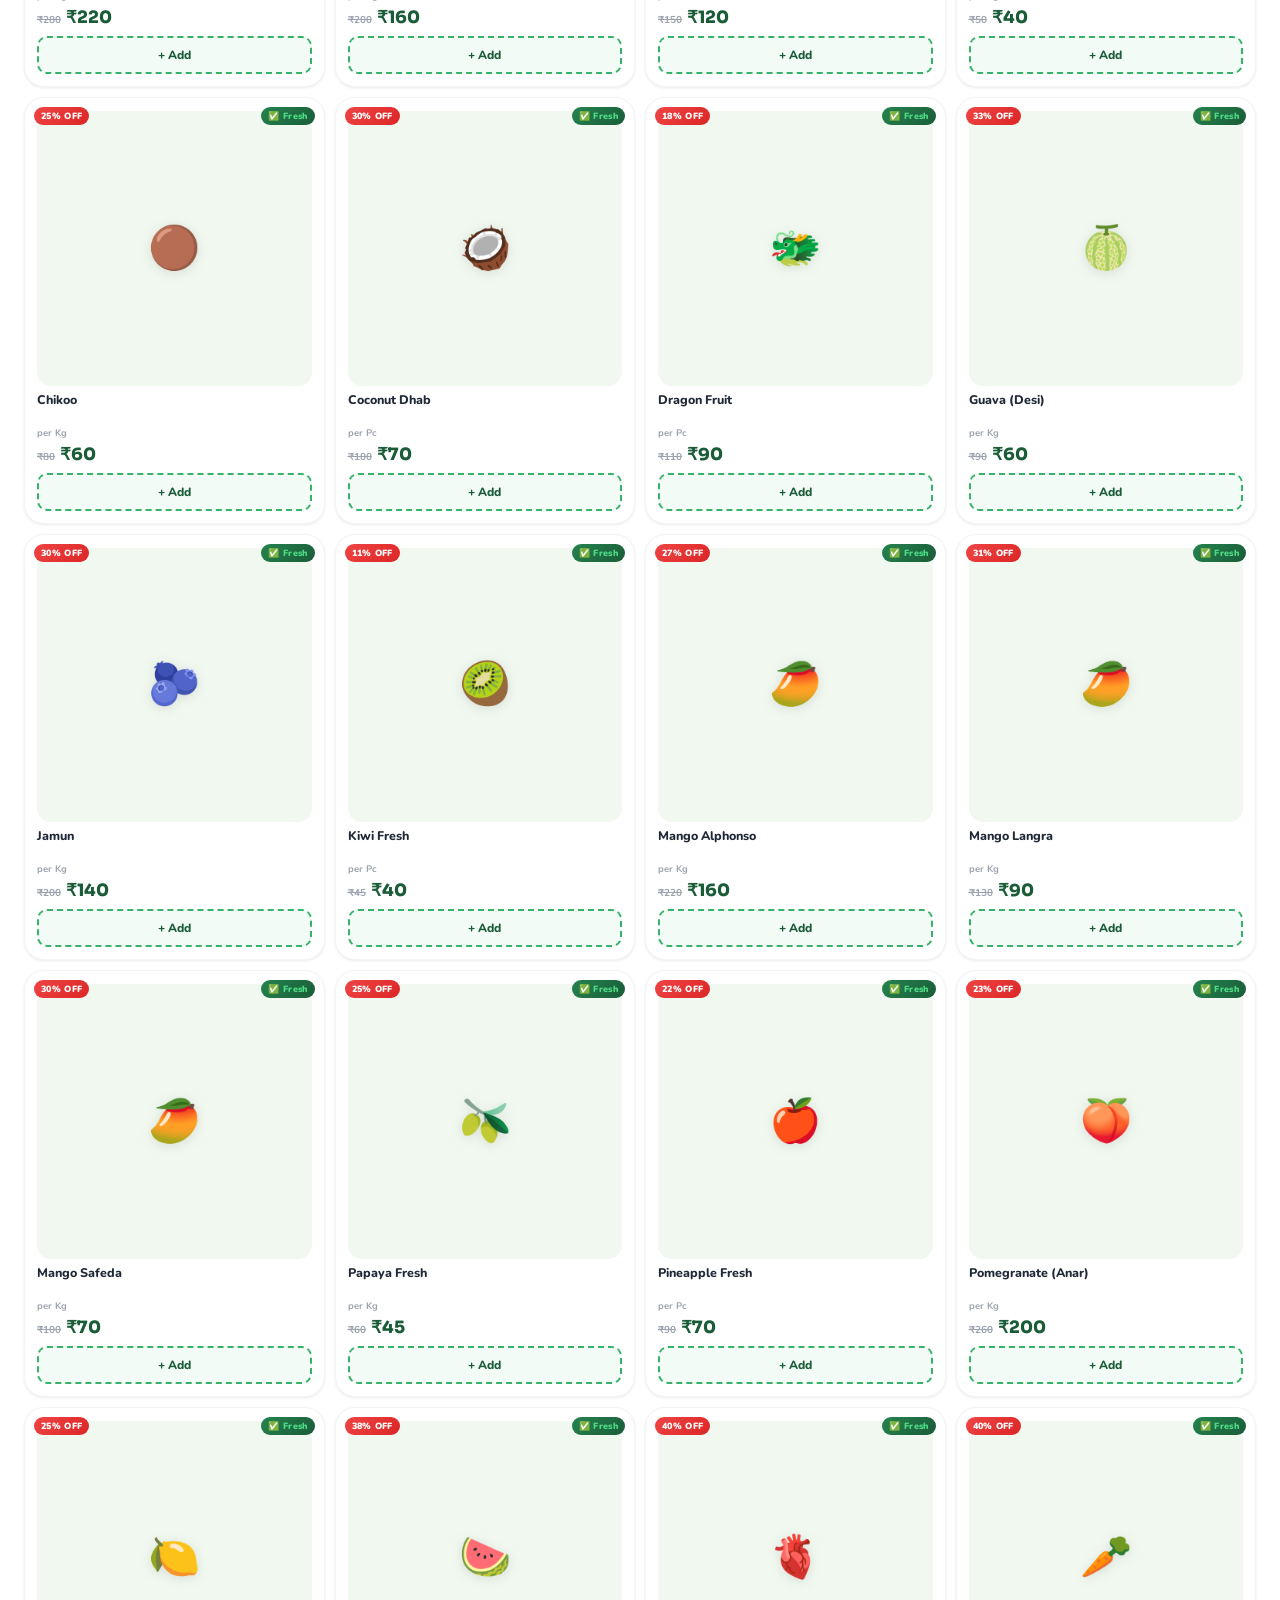
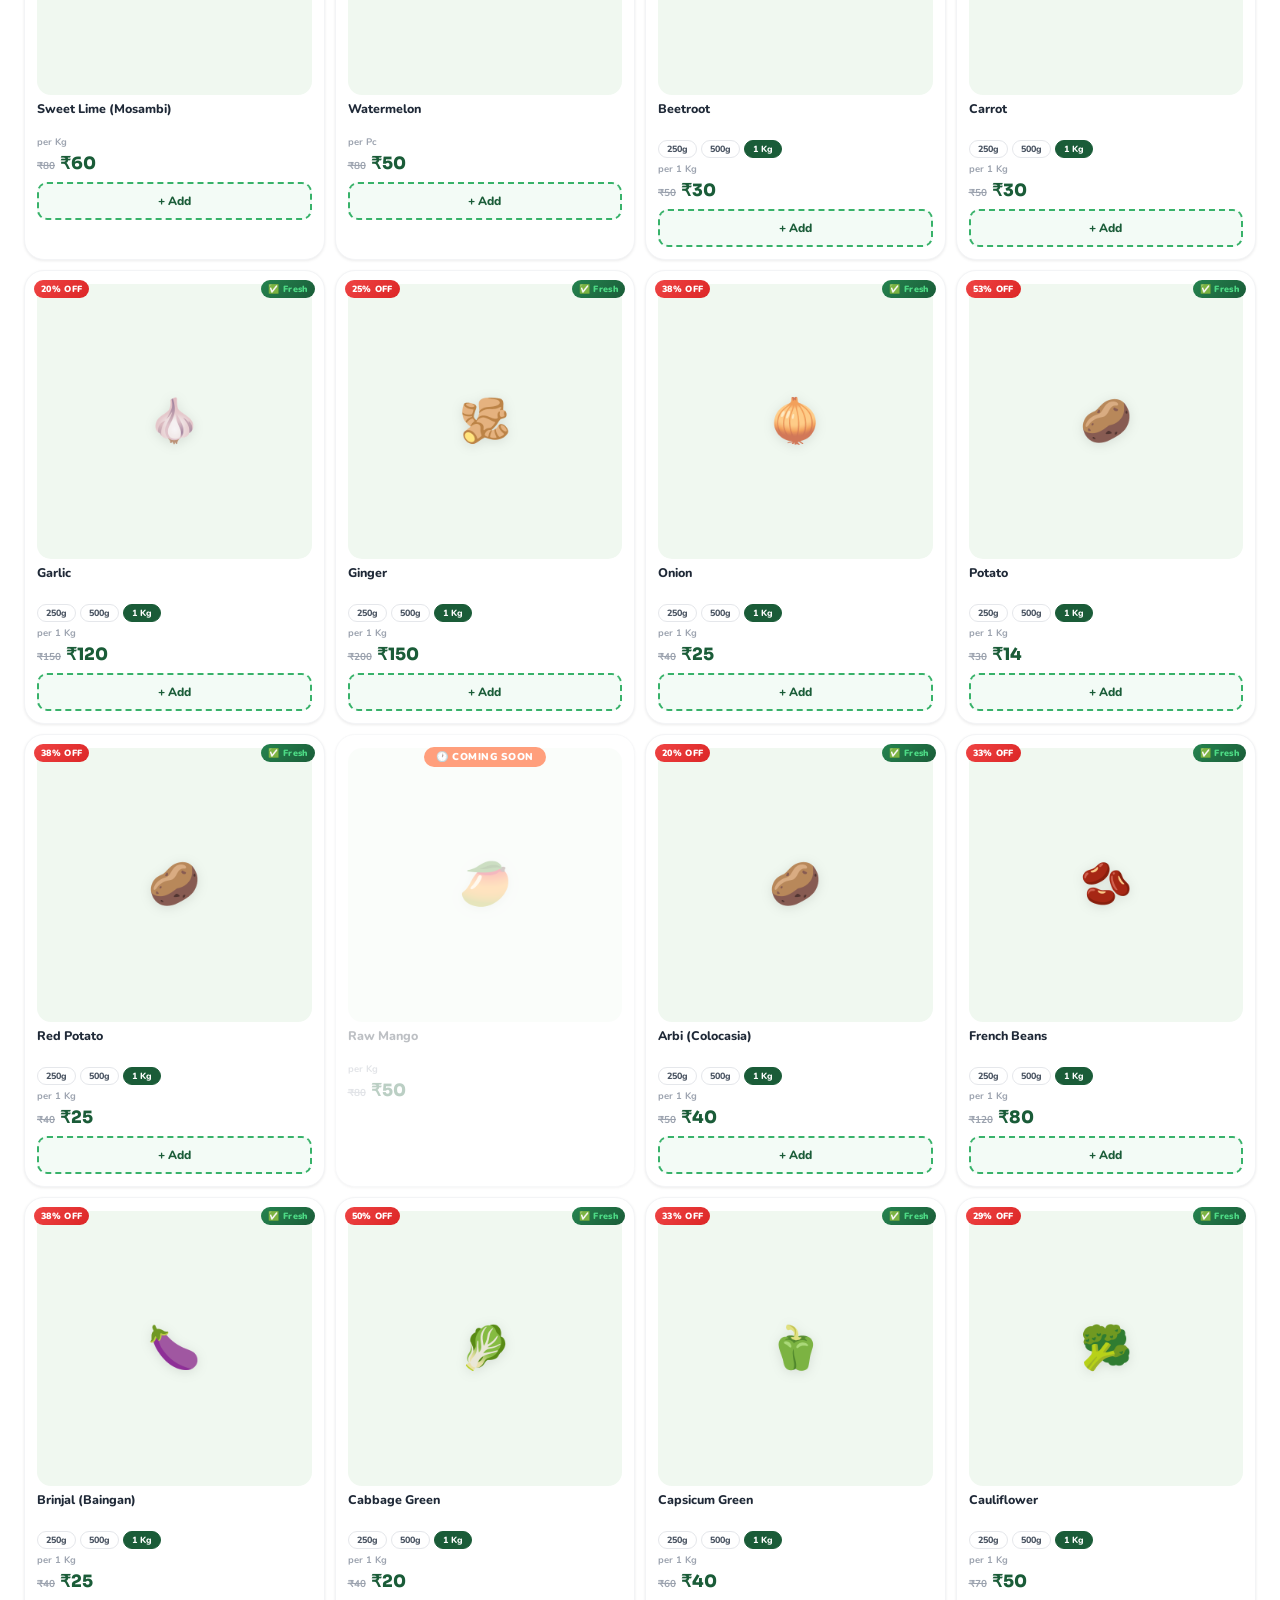
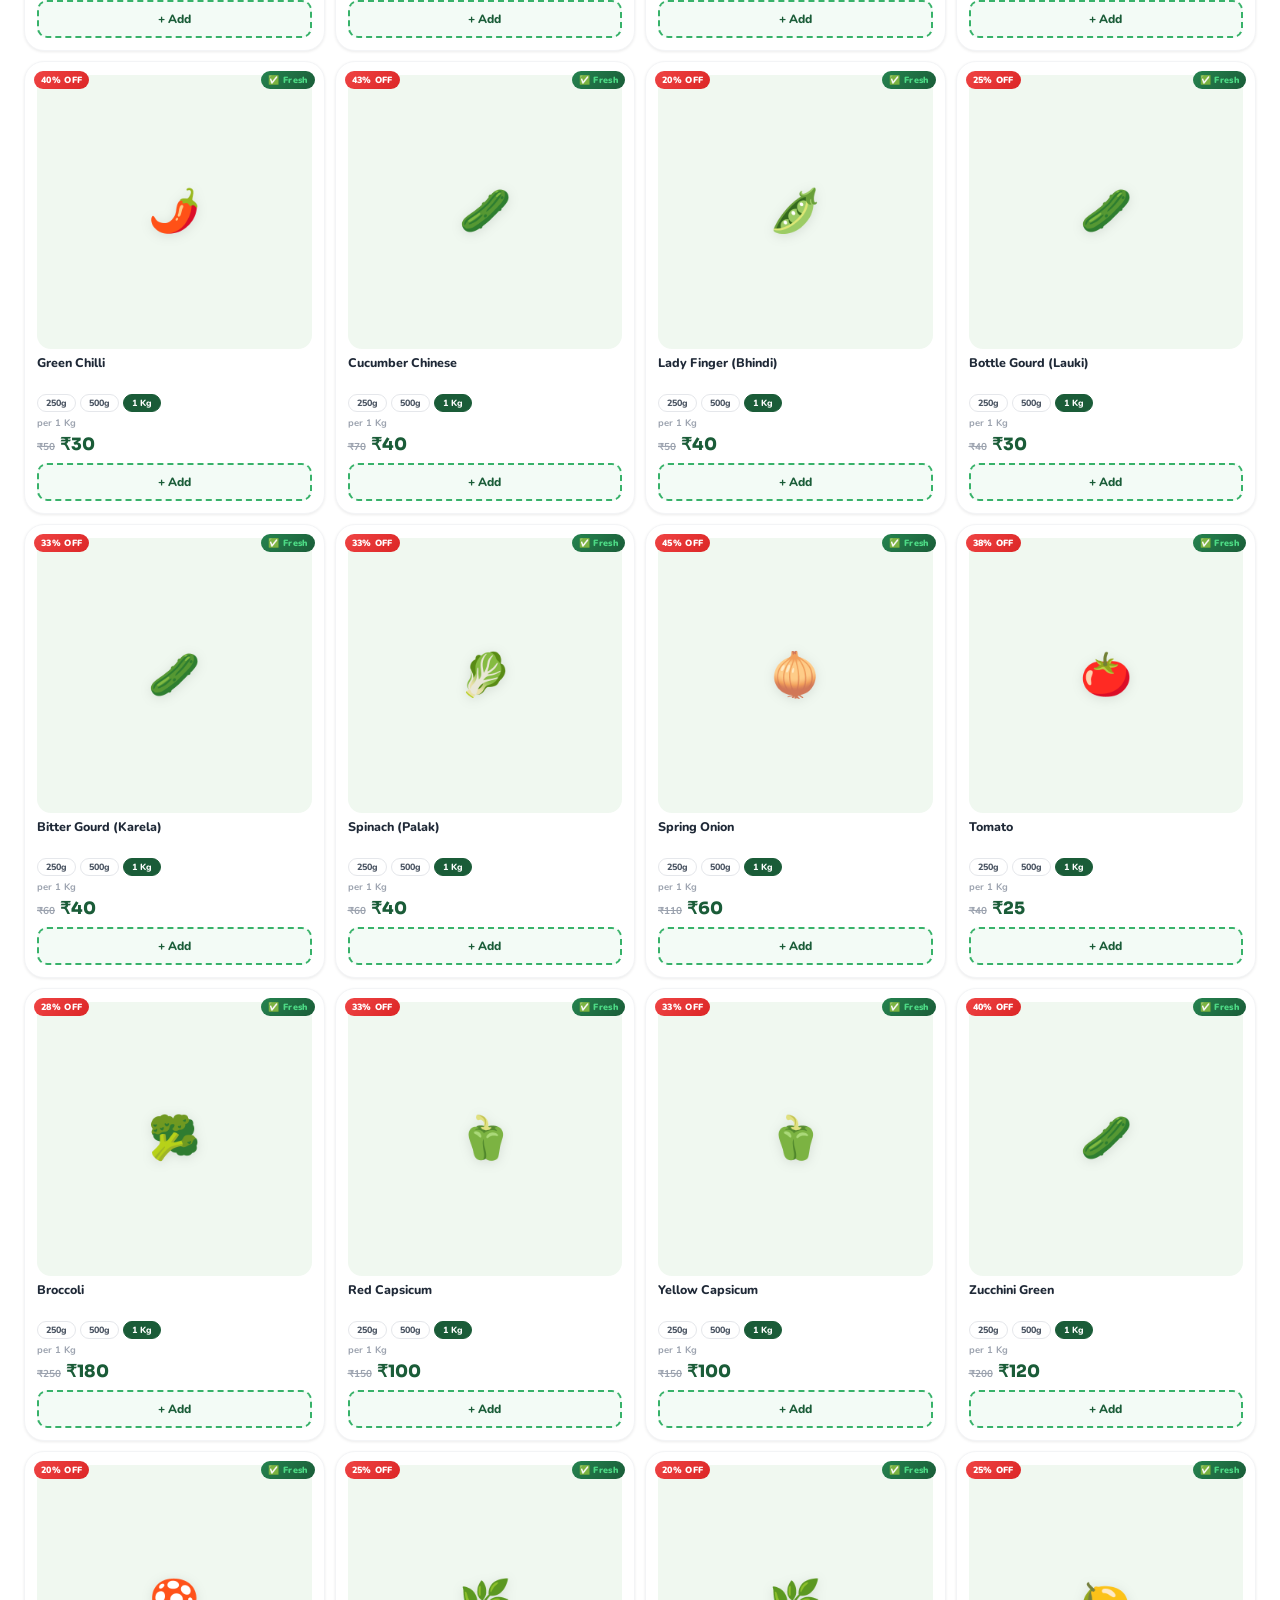
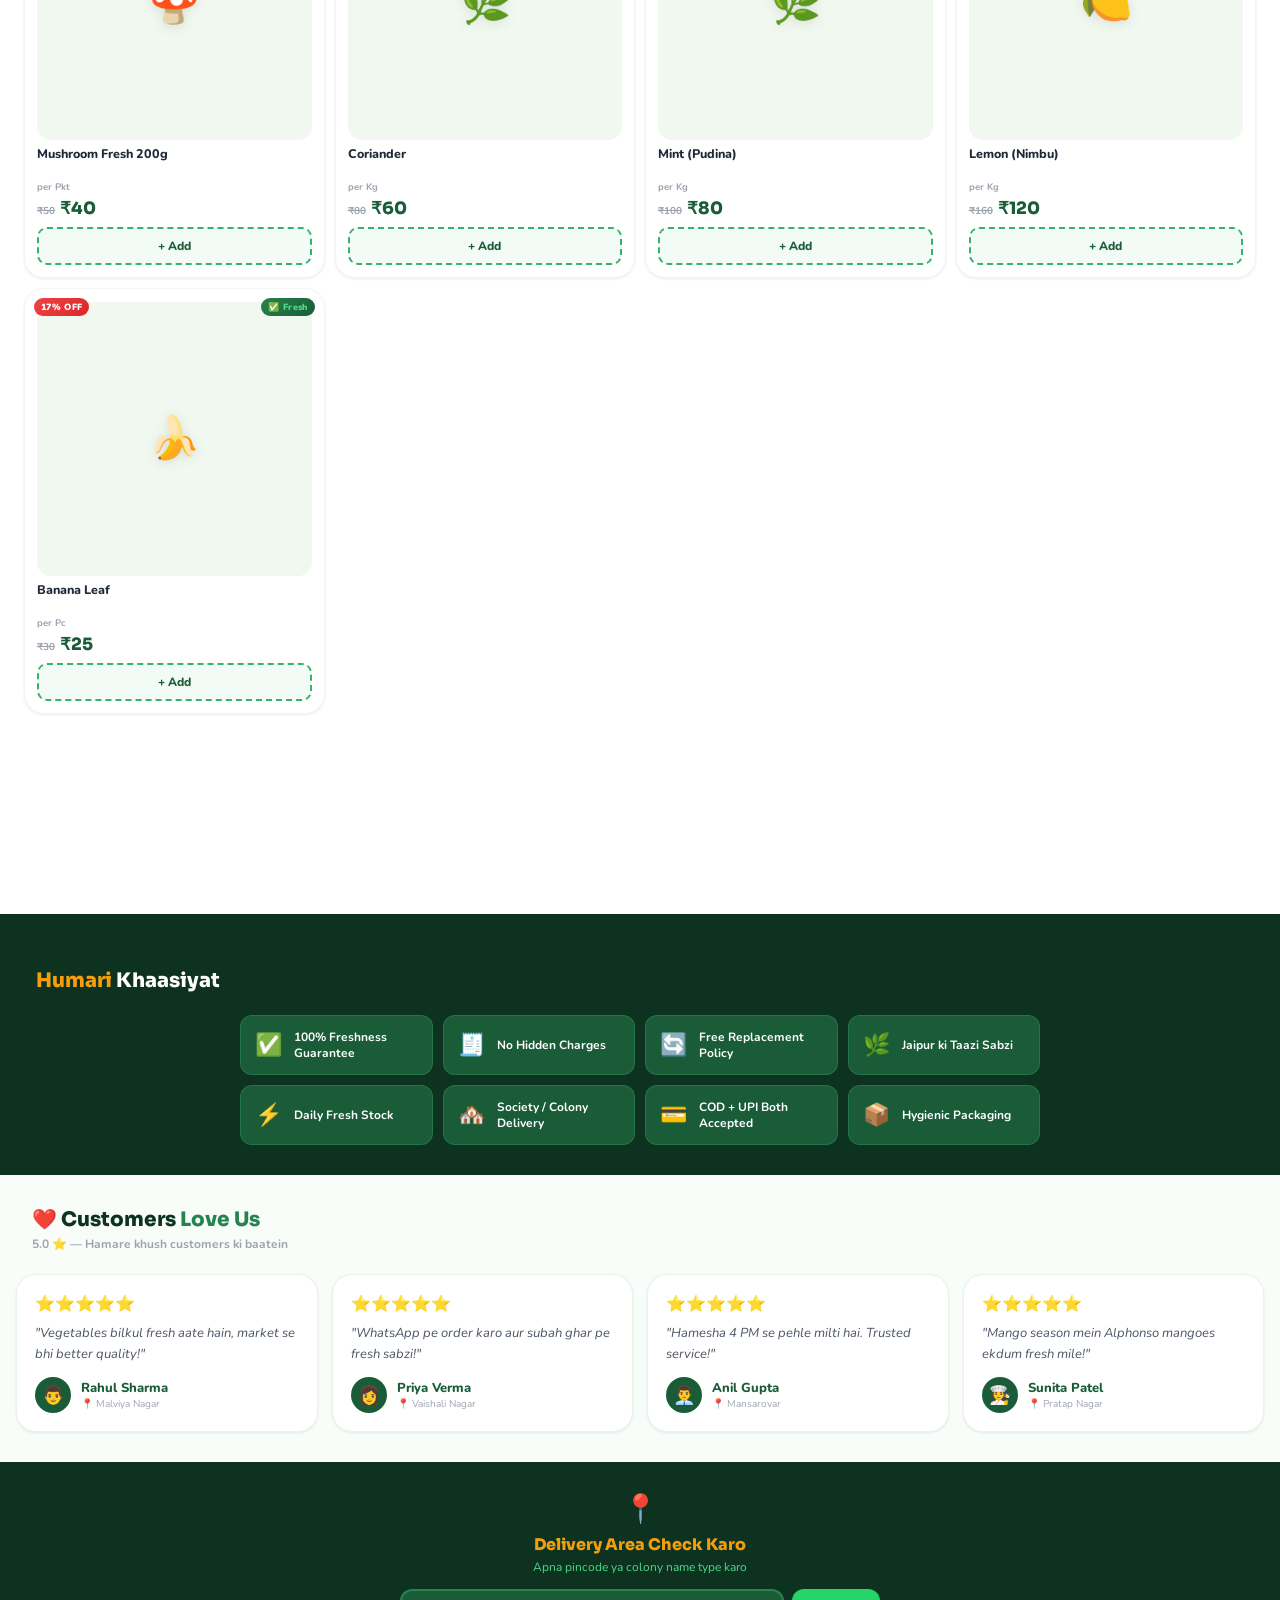
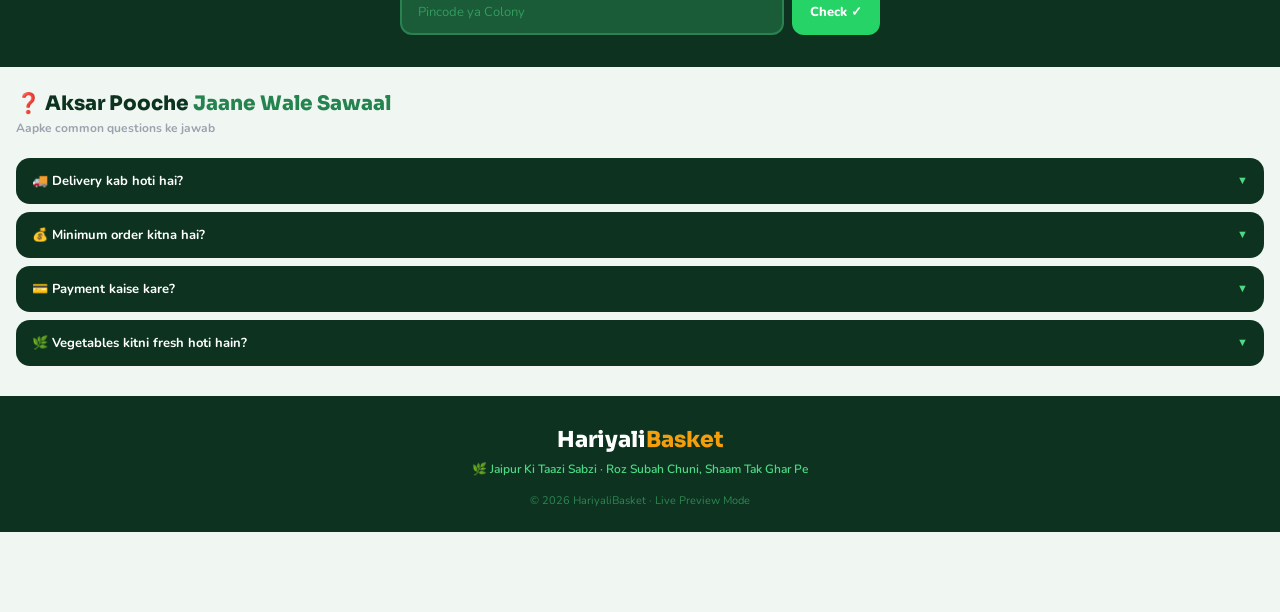
==== commit 134d4332: "feat: tagline NATURE'S BEST AT YOUR DOOR + ready-to-upload ZIP - Tagline updated in header.php, prev" ====
--- a/preview/index.html
+++ b/preview/index.html
@@ -54,7 +54,7 @@
     <div class="hb-logo-icon">🌿</div>
     <div class="hb-logo-text">
       <div class="hb-brand">Hariyali<em>Basket</em></div>
-      <div class="hb-tagline">FARM TO DOORSTEP</div>
+      <div class="hb-tagline">NATURE'S BEST · AT YOUR DOOR</div>
     </div>
   </a>
   <div class="hb-header-right">
